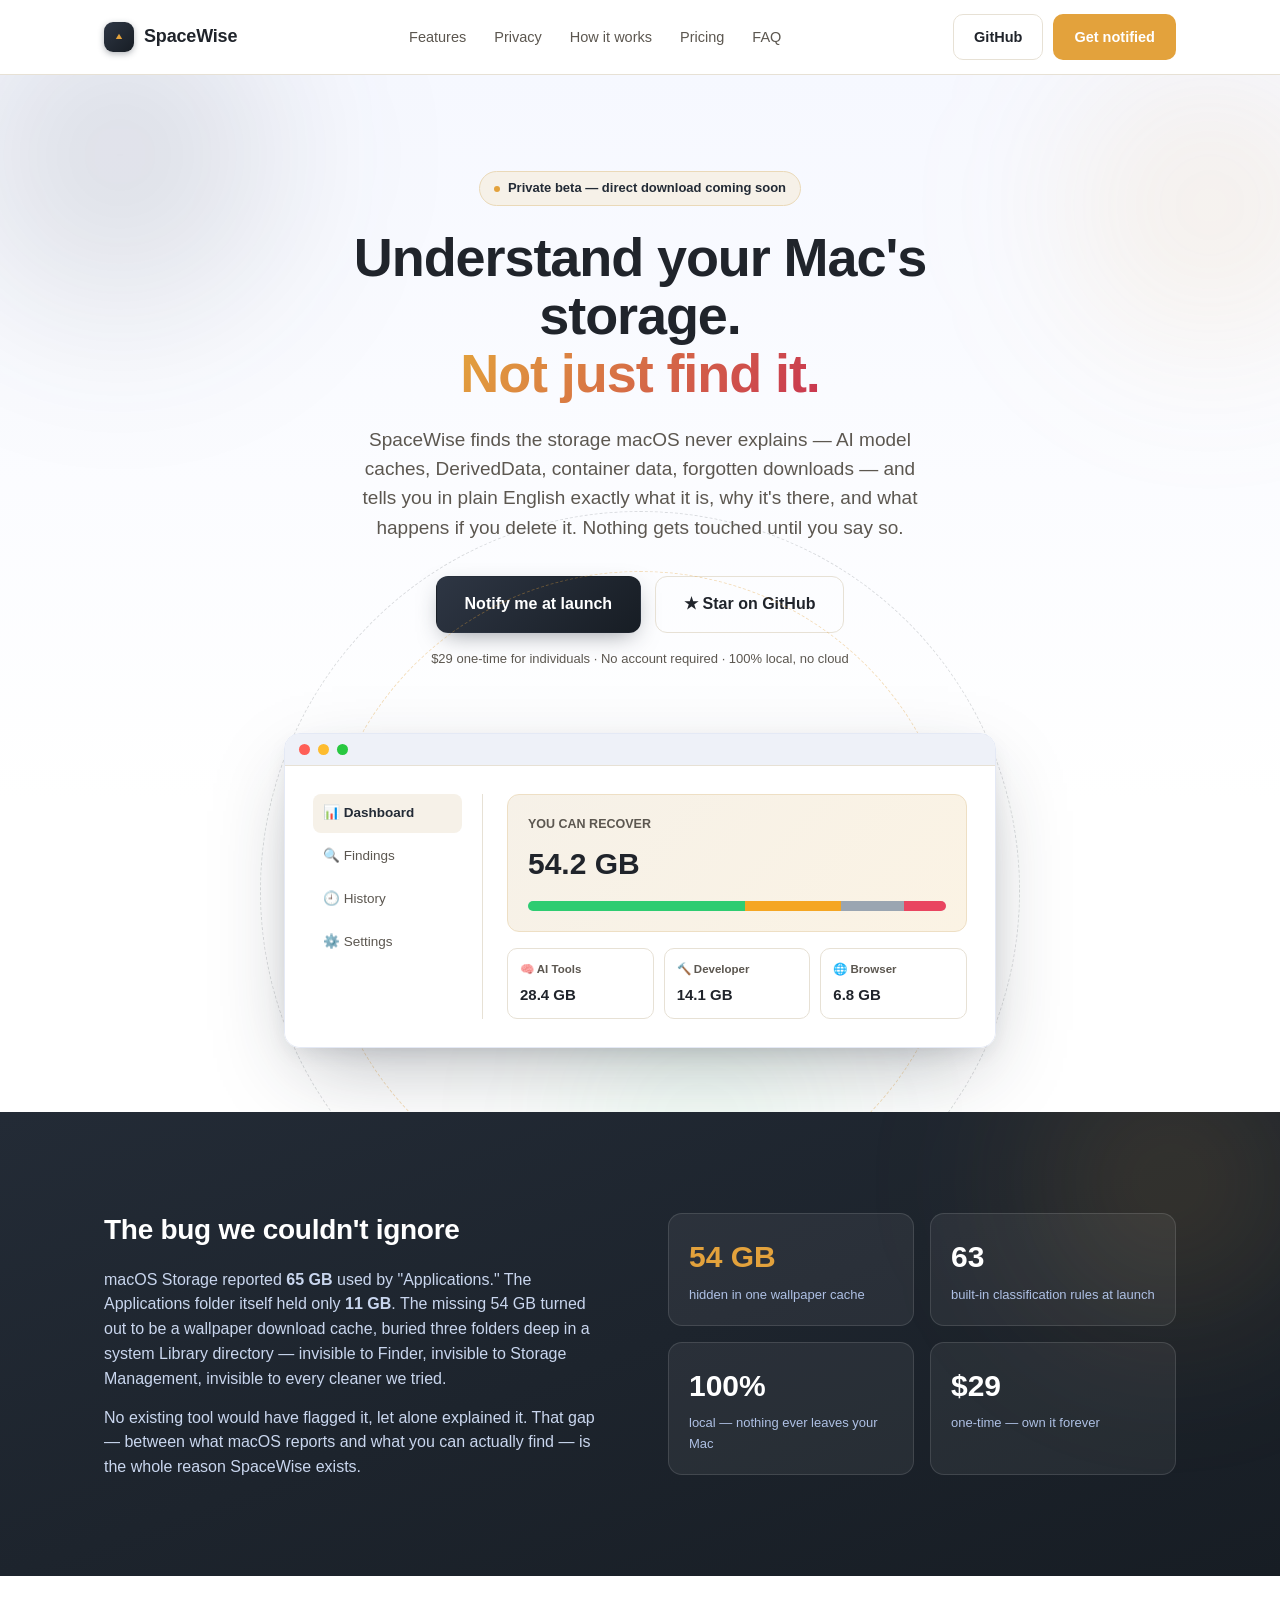
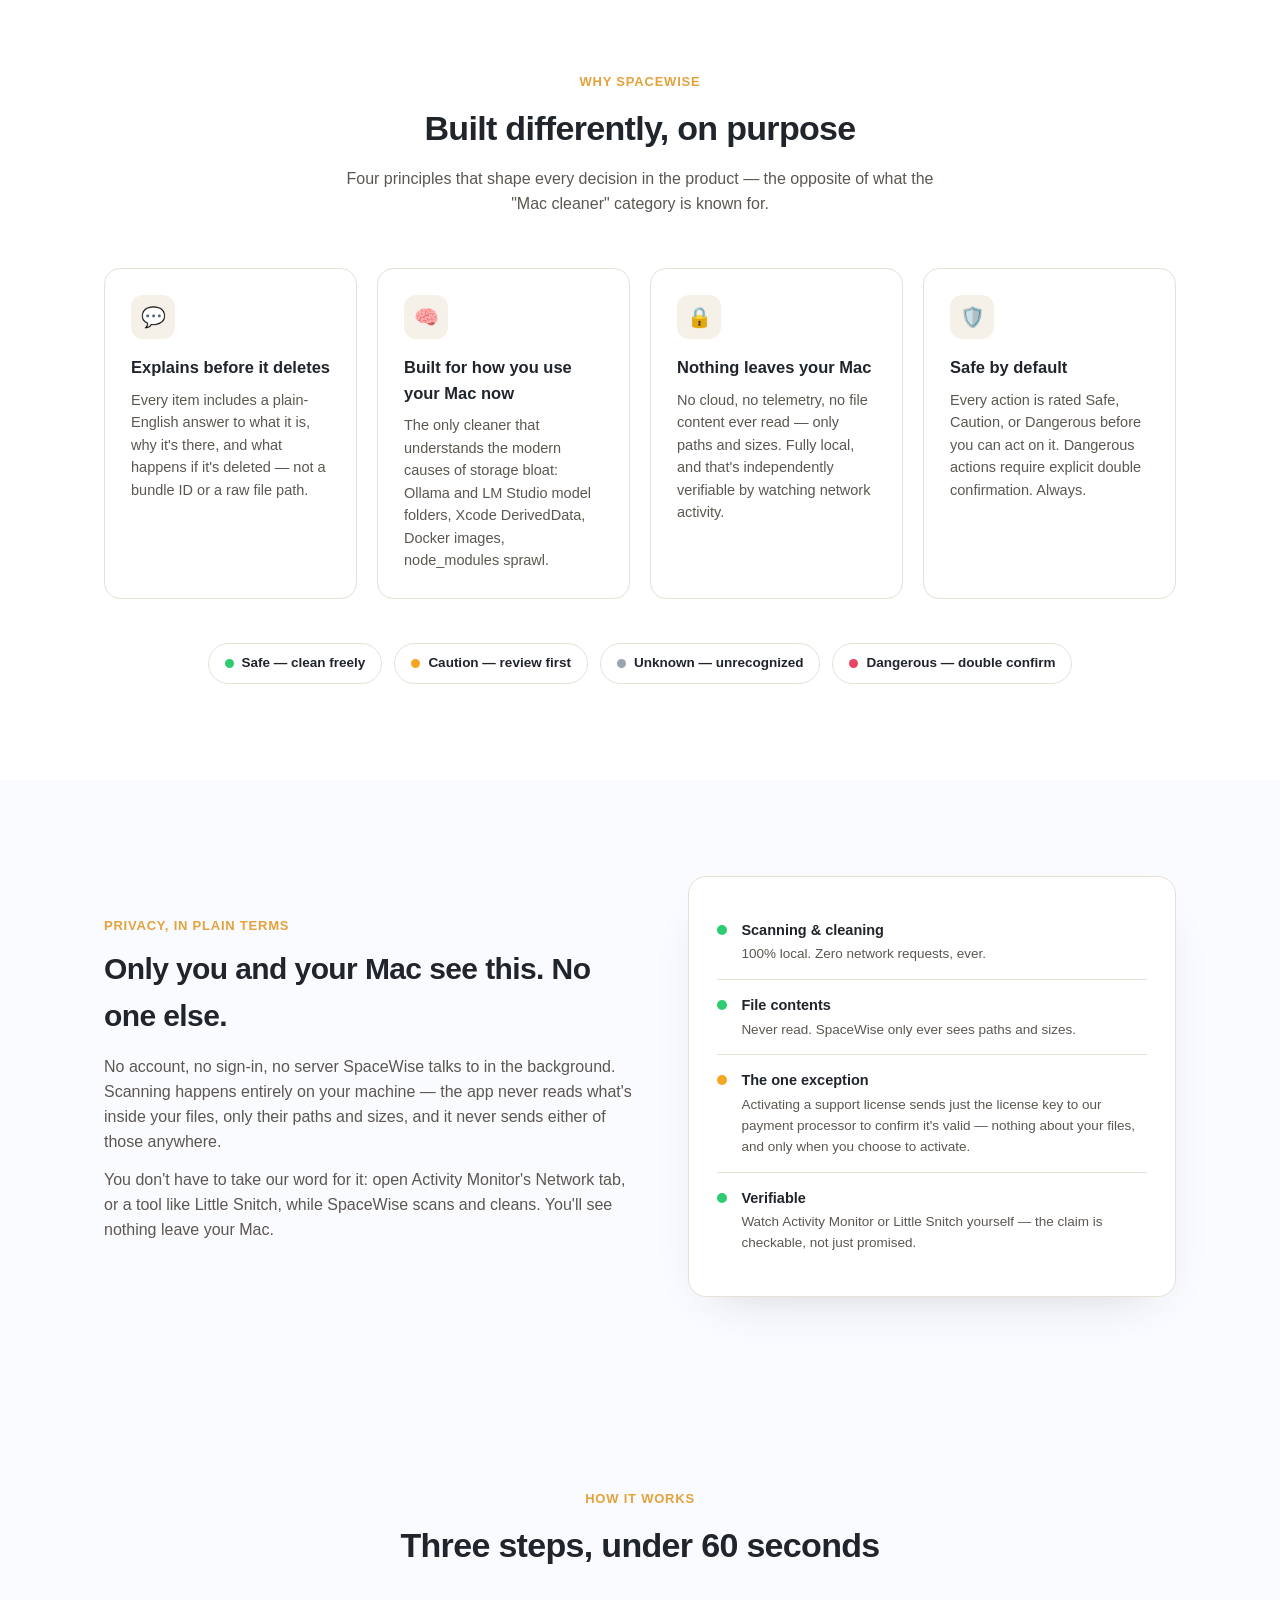
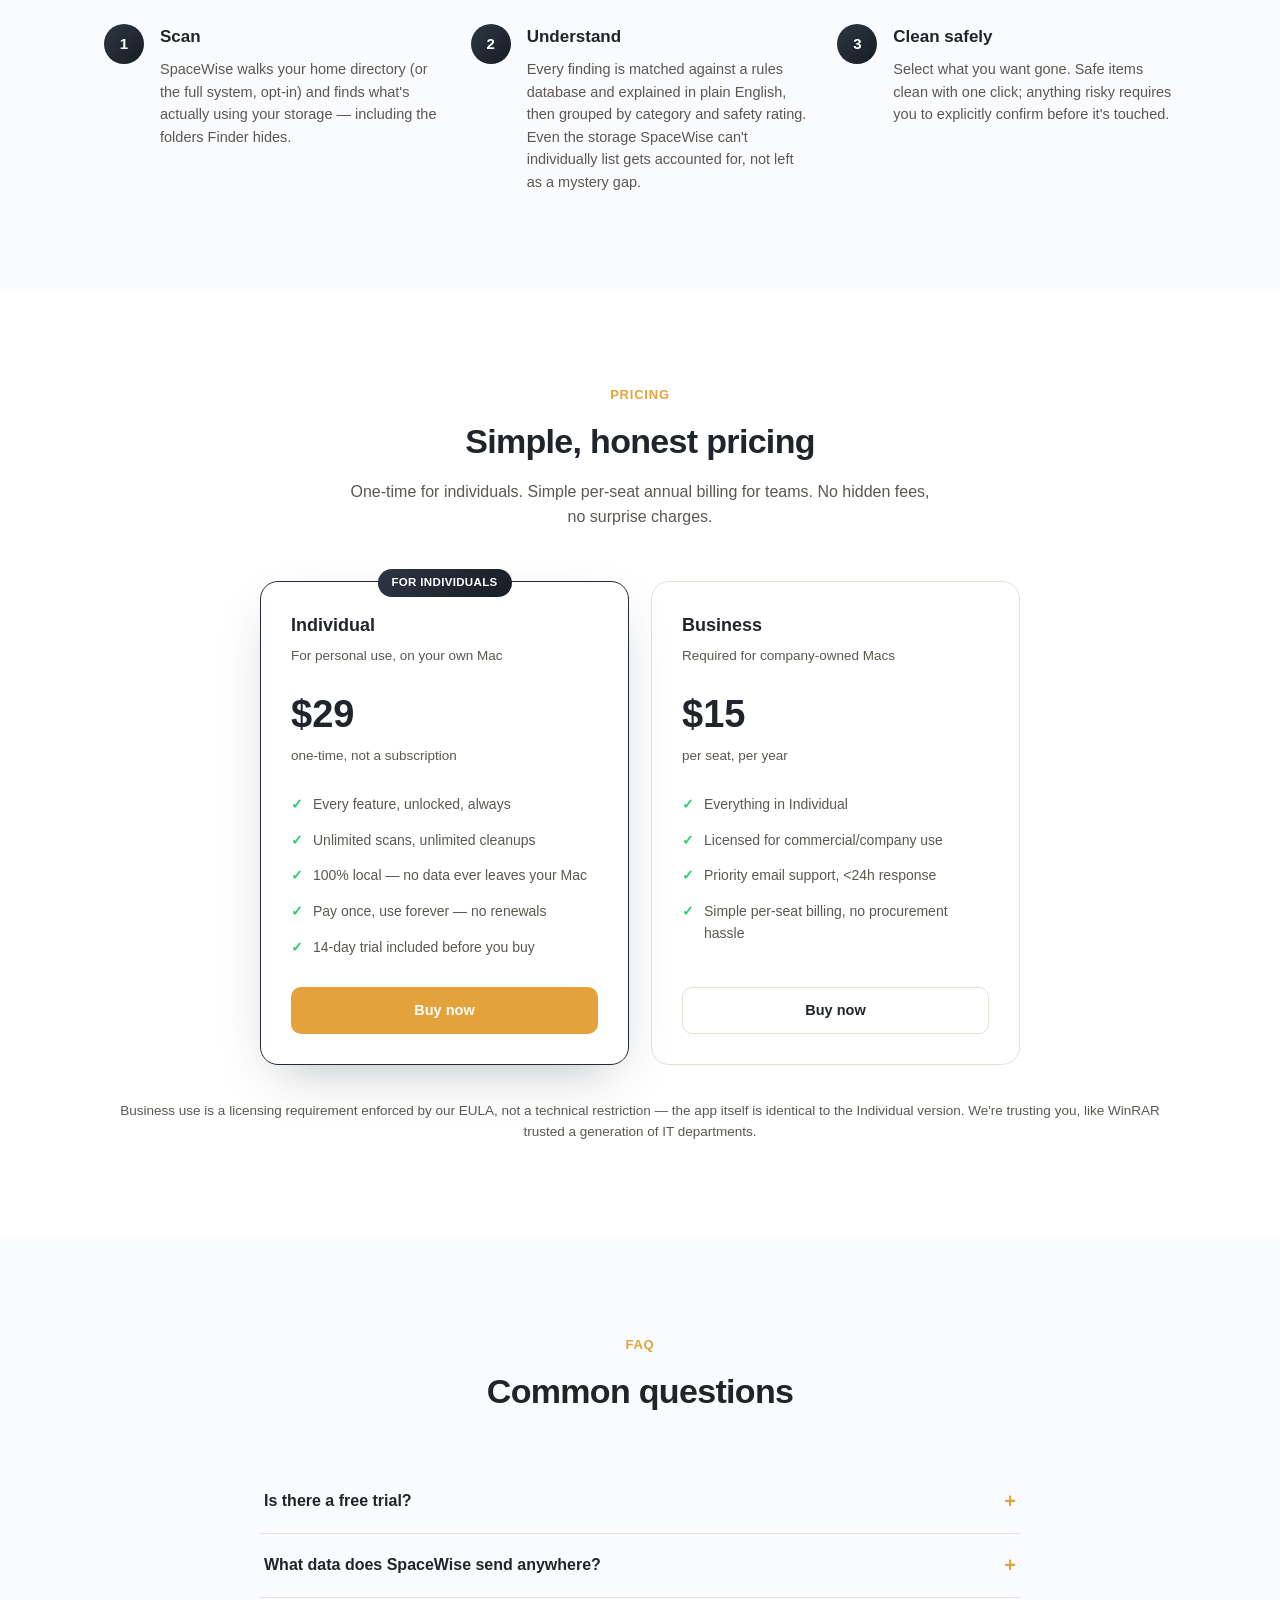
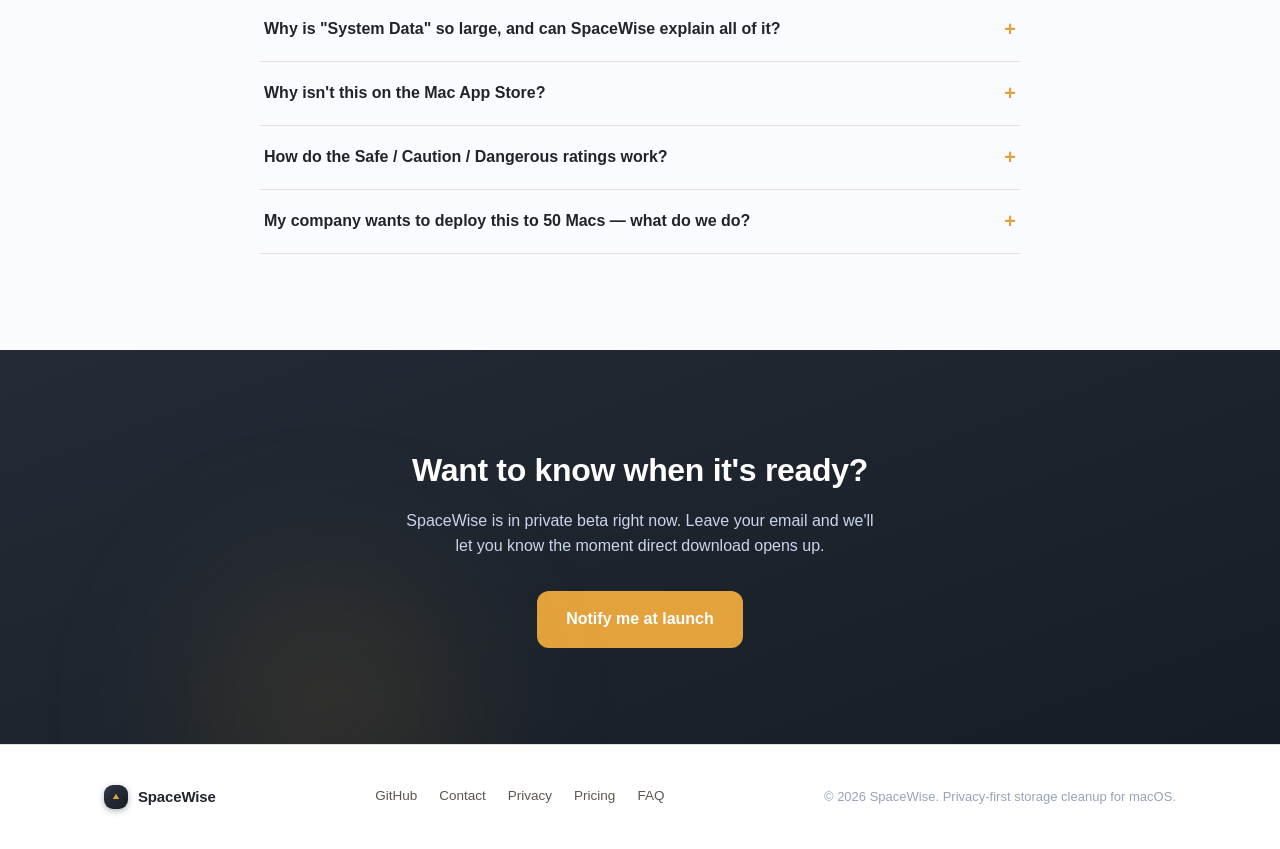
==== index.html @ d71c044c "Mirror landing page from private repo: real Lemon Squeezy checkout links, graphite/amber redesign, a" ====
<!DOCTYPE html>
<html lang="en">
<head>
<meta charset="UTF-8">
<meta name="viewport" content="width=device-width, initial-scale=1.0">
<title>SpaceWise — Understand your Mac's storage. Not just find it.</title>
<meta name="description" content="SpaceWise finds hidden storage on your Mac — AI model caches, DerivedData, container data — and explains it in plain English before it lets you clean it. 100% local, zero telemetry, one-time pricing for individuals.">
<meta name="keywords" content="mac storage cleaner, free up disk space mac, what is system data on mac, CleanMyMac alternative, mac cleaner no subscription">
<link rel="canonical" href="https://crawler-ebic.github.io/spacewise-site/">

<meta property="og:type" content="website">
<meta property="og:title" content="SpaceWise — Understand your Mac's storage. Not just find it.">
<meta property="og:description" content="Finds hidden storage on your Mac and explains it in plain English before it lets you clean it. 100% local, zero telemetry, one-time pricing for individuals.">
<meta property="og:url" content="https://crawler-ebic.github.io/spacewise-site/">
<meta property="og:site_name" content="SpaceWise">
<meta name="twitter:card" content="summary">
<meta name="twitter:title" content="SpaceWise — Understand your Mac's storage. Not just find it.">
<meta name="twitter:description" content="Finds hidden storage on your Mac and explains it in plain English before it lets you clean it. 100% local, zero telemetry.">

<link rel="icon" href="data:image/svg+xml,<svg xmlns=%22http://www.w3.org/2000/svg%22 viewBox=%220 0 100 100%22><rect width=%22100%22 height=%22100%22 rx=%2222%22 fill=%22%23232B36%22/><path d=%22M30 62 L50 30 L70 62 Z%22 fill=%22%23E3A23C%22/></svg>">

<script type="application/ld+json">
{
  "@context": "https://schema.org",
  "@type": "SoftwareApplication",
  "name": "SpaceWise",
  "operatingSystem": "macOS",
  "applicationCategory": "UtilitiesApplication",
  "offers": { "@type": "Offer", "price": "29", "priceCurrency": "USD" },
  "description": "A privacy-first Mac storage cleaner that explains what's using your disk in plain English before you delete anything."
}
</script>

<style>
  :root{
    --navy:#232B36;
    --navy-deep:#171D24;
    --navy-bright:#2E3644;
    --coral:#E3A23C;
    --coral-dark:#B87A1E;
    --bg-light:#F6F1E8;
    --ink:#20242B;
    --ink-soft:#5C5750;
    --safe:#2ECC71;
    --caution:#F5A623;
    --line:#E7E1D5;
    --white:#FFFFFF;
  }
  *{box-sizing:border-box;margin:0;padding:0;}
  html{scroll-behavior:smooth;}
  body{
    font-family:-apple-system,BlinkMacSystemFont,"Segoe UI",Inter,Roboto,Helvetica,Arial,sans-serif;
    color:var(--ink);
    background:var(--white);
    line-height:1.55;
    -webkit-font-smoothing:antialiased;
    overflow-x:hidden;
  }
  a{color:inherit;text-decoration:none;}
  img,svg{display:block;max-width:100%;}
  .wrap{max-width:1120px;margin:0 auto;padding:0 24px;}
  section{padding:96px 0;position:relative;}
  @media (max-width:720px){section{padding:64px 0;}}

  @keyframes drift{
    0%,100%{transform:translate(0,0) scale(1);}
    50%{transform:translate(24px,-18px) scale(1.06);}
  }
  @keyframes spin{ to{ transform:rotate(360deg); } }
  @keyframes spinRev{ to{ transform:rotate(-360deg); } }
  @keyframes pulseFade{
    0%,100%{opacity:.55;} 50%{opacity:1;}
  }

  /* Nav */
  header.nav{
    position:sticky;top:0;z-index:50;
    background:rgba(255,255,255,0.85);
    backdrop-filter:saturate(180%) blur(14px);
    border-bottom:1px solid var(--line);
  }
  .nav-inner{display:flex;align-items:center;justify-content:space-between;padding:14px 24px;max-width:1120px;margin:0 auto;}
  .brand{display:flex;align-items:center;gap:10px;font-weight:700;font-size:18px;letter-spacing:-0.01em;}
  .brand-mark{width:30px;height:30px;border-radius:9px;background:linear-gradient(135deg,var(--navy-bright),var(--navy-deep));display:flex;align-items:center;justify-content:center;box-shadow:0 2px 6px rgba(35,43,54,0.35);}
  .brand-mark svg{width:16px;height:16px;}
  .nav-links{display:flex;gap:28px;font-size:14.5px;font-weight:500;color:var(--ink-soft);}
  .nav-links a:hover{color:var(--ink);}
  .nav-cta{display:flex;gap:10px;align-items:center;}
  @media (max-width:720px){.nav-links{display:none;}}

  .btn{
    display:inline-flex;align-items:center;justify-content:center;gap:8px;
    padding:11px 20px;border-radius:10px;font-weight:600;font-size:14.5px;
    border:1px solid transparent;cursor:pointer;transition:all .15s ease;
  }
  .btn-primary{background:var(--coral);color:#fff;}
  .btn-primary:hover{background:var(--coral-dark);transform:translateY(-1px);}
  .btn-ghost{background:transparent;color:var(--ink);border-color:var(--line);}
  .btn-ghost:hover{border-color:var(--navy);}
  .btn-lg{padding:15px 28px;font-size:16px;border-radius:12px;}
  .btn-dark{background:linear-gradient(135deg,var(--navy-bright),var(--navy-deep));color:#fff;box-shadow:0 8px 24px -8px rgba(35,43,54,0.5);}
  .btn-dark:hover{transform:translateY(-1px);box-shadow:0 12px 28px -8px rgba(35,43,54,0.55);}

  /* Ambient background (hero) */
  .hero{
    padding:96px 0 64px;
    position:relative;
    overflow:hidden;
    background:linear-gradient(180deg,#F6F8FF 0%,#FFFFFF 70%);
  }
  .ambient-blob{
    position:absolute;border-radius:50%;filter:blur(70px);pointer-events:none;
    animation:drift 10s ease-in-out infinite;
  }
  .ambient-blob.b1{width:480px;height:480px;background:radial-gradient(circle,rgba(35,43,54,0.16),transparent 70%);top:-160px;left:-120px;animation-delay:0s;}
  .ambient-blob.b2{width:420px;height:420px;background:radial-gradient(circle,rgba(227,162,60,0.14),transparent 70%);top:-80px;right:-140px;animation-delay:2s;}
  .ambient-blob.b3{width:380px;height:380px;background:radial-gradient(circle,rgba(46,204,113,0.10),transparent 70%);bottom:-200px;left:40%;animation-delay:4s;}

  .hero-inner{max-width:760px;margin:0 auto;text-align:center;position:relative;z-index:1;}
  .eyebrow{
    display:inline-flex;align-items:center;gap:8px;
    padding:6px 14px;border-radius:999px;background:var(--bg-light);
    color:var(--navy);font-size:13px;font-weight:600;margin-bottom:22px;
    border:1px solid #EAD9B8;
  }
  .eyebrow .dot{width:6px;height:6px;border-radius:50%;background:var(--coral);animation:pulseFade 2s ease-in-out infinite;}
  h1{
    font-size:54px;line-height:1.08;letter-spacing:-0.02em;font-weight:800;color:var(--ink);
  }
  h1 span{
    background:linear-gradient(120deg,var(--coral),#c93650);
    -webkit-background-clip:text;background-clip:text;color:transparent;
  }
  @media (max-width:720px){h1{font-size:36px;}}
  .hero p.lede{
    margin:22px auto 0;max-width:580px;font-size:19px;color:var(--ink-soft);
  }
  .hero-actions{display:flex;gap:14px;justify-content:center;margin-top:34px;flex-wrap:wrap;}
  .hero-note{margin-top:16px;font-size:13px;color:var(--ink-soft);}

  /* Orbit visual behind mockup */
  .orbit-stage{position:relative;margin:64px auto 0;max-width:920px;}
  .orbit-ring{
    position:absolute;border-radius:50%;border:1.5px dashed rgba(227,162,60,0.35);
    top:50%;left:50%;pointer-events:none;
  }
  .orbit-ring.r1{width:640px;height:640px;margin:-320px 0 0 -320px;animation:spin 40s linear infinite;}
  .orbit-ring.r2{width:760px;height:760px;margin:-380px 0 0 -380px;border-color:rgba(35,43,54,0.16);animation:spinRev 55s linear infinite;}

  /* Mockup window */
  .mock{
    margin:0 auto;max-width:920px;position:relative;z-index:1;
    border-radius:16px;overflow:hidden;
    box-shadow:0 30px 80px -20px rgba(35,43,54,0.35), 0 8px 24px -8px rgba(35,43,54,0.15);
    border:1px solid #E4E9F5;
  }
  .mock-bar{
    background:#EEF1F8;padding:10px 14px;display:flex;align-items:center;gap:8px;
    border-bottom:1px solid var(--line);
  }
  .mock-dot{width:11px;height:11px;border-radius:50%;}
  .mock-body{background:var(--white);padding:28px;display:grid;grid-template-columns:170px 1fr;gap:0;text-align:left;}
  .mock-sidebar{border-right:1px solid var(--line);padding-right:20px;}
  .mock-sidebar .item{padding:9px 10px;border-radius:8px;font-size:13.5px;color:var(--ink-soft);margin-bottom:4px;}
  .mock-sidebar .item.active{background:var(--bg-light);color:var(--navy);font-weight:600;}
  .mock-main{padding-left:24px;}
  .mock-hero-card{background:linear-gradient(135deg,var(--bg-light),#FBF3E4);border-radius:12px;padding:20px;border:1px solid #EEDFC4;}
  .mock-hero-card .label{font-size:12.5px;color:var(--ink-soft);font-weight:600;}
  .mock-hero-card .value{font-size:30px;font-weight:800;color:var(--ink);margin:6px 0 14px;}
  .mock-bar-track{height:10px;border-radius:6px;overflow:hidden;display:flex;background:#e7ecf7;}
  .mock-cards{display:flex;gap:10px;margin-top:16px;}
  .mock-card{flex:1;background:#fff;border:1px solid var(--line);border-radius:10px;padding:12px;}
  .mock-card .n{font-size:11.5px;color:var(--ink-soft);font-weight:600;}
  .mock-card .s{font-size:15px;font-weight:700;margin-top:4px;}
  @media (max-width:720px){.mock-body{grid-template-columns:1fr;}.mock-sidebar{display:none;}.mock-cards{flex-wrap:wrap;}.orbit-ring{display:none;}}

  /* Origin story */
  .story{background:linear-gradient(160deg,var(--navy) 0%,var(--navy-deep) 100%);color:#fff;overflow:hidden;}
  .story .wrap{display:grid;grid-template-columns:1fr 1fr;gap:56px;align-items:center;position:relative;z-index:1;}
  @media (max-width:860px){.story .wrap{grid-template-columns:1fr;}}
  .story h2{font-size:28px;letter-spacing:-0.01em;margin-bottom:16px;}
  .story p{color:#C9D6EE;font-size:16px;}
  .story-stats{display:grid;grid-template-columns:1fr 1fr;gap:16px;}
  .stat-card{background:rgba(255,255,255,0.06);border:1px solid rgba(255,255,255,0.12);border-radius:14px;padding:20px;}
  .stat-card .big{font-size:30px;font-weight:800;}
  .stat-card .cap{font-size:13px;color:#AEC0E4;margin-top:4px;}
  .stat-card.flag .big{color:var(--coral);}

  /* Section headers */
  .section-head{max-width:600px;margin:0 auto 52px;text-align:center;}
  .section-head .kicker{color:var(--coral);font-weight:700;font-size:13px;letter-spacing:0.06em;text-transform:uppercase;margin-bottom:10px;}
  .section-head h2{font-size:34px;letter-spacing:-0.02em;}
  .section-head p{margin-top:12px;color:var(--ink-soft);font-size:16px;}

  /* Pillars */
  .pillars{display:grid;grid-template-columns:repeat(4,1fr);gap:20px;}
  @media (max-width:900px){.pillars{grid-template-columns:1fr 1fr;}}
  @media (max-width:560px){.pillars{grid-template-columns:1fr;}}
  .pillar{border:1px solid var(--line);border-radius:16px;padding:26px;transition:transform .18s ease, box-shadow .18s ease;}
  .pillar:hover{transform:translateY(-3px);box-shadow:0 16px 32px -18px rgba(35,43,54,0.25);}
  .pillar .ic{width:44px;height:44px;border-radius:12px;background:var(--bg-light);display:flex;align-items:center;justify-content:center;margin-bottom:16px;font-size:20px;}
  .pillar h3{font-size:16.5px;margin-bottom:8px;}
  .pillar p{font-size:14.5px;color:var(--ink-soft);}

  /* Trust / privacy panel */
  .trust{background:#FAFBFF;}
  .trust-grid{display:grid;grid-template-columns:1.1fr 1fr;gap:48px;align-items:center;}
  @media (max-width:860px){.trust-grid{grid-template-columns:1fr;}}
  .trust-copy h2{font-size:30px;letter-spacing:-0.02em;margin-bottom:16px;}
  .trust-copy p{color:var(--ink-soft);font-size:16px;margin-bottom:14px;}
  .trust-panel{background:#fff;border:1px solid var(--line);border-radius:18px;padding:28px;box-shadow:0 20px 50px -30px rgba(35,43,54,0.25);}
  .trust-row{display:flex;gap:14px;padding:14px 0;border-bottom:1px solid var(--line);}
  .trust-row:last-child{border-bottom:none;}
  .trust-row .dot{width:10px;height:10px;border-radius:50%;margin-top:6px;flex-shrink:0;}
  .trust-row.ok .dot{background:var(--safe);}
  .trust-row.one .dot{background:var(--caution);}
  .trust-row h4{font-size:14.5px;margin-bottom:3px;}
  .trust-row p{font-size:13.5px;color:var(--ink-soft);}

  /* How it works */
  .steps{background:#FAFBFF;}
  .step-row{display:grid;grid-template-columns:repeat(3,1fr);gap:28px;}
  @media (max-width:820px){.step-row{grid-template-columns:1fr;}}
  .step{position:relative;padding-left:56px;}
  .step .num{
    position:absolute;left:0;top:0;width:40px;height:40px;border-radius:50%;
    background:linear-gradient(135deg,var(--navy-bright),var(--navy-deep));color:#fff;display:flex;align-items:center;justify-content:center;
    font-weight:700;font-size:15px;
  }
  .step h3{font-size:17px;margin-bottom:8px;}
  .step p{color:var(--ink-soft);font-size:14.5px;}

  /* Safety ratings visual */
  .ratings{display:flex;gap:12px;flex-wrap:wrap;justify-content:center;margin-top:44px;}
  .rating-chip{display:flex;align-items:center;gap:8px;border:1px solid var(--line);border-radius:999px;padding:9px 16px;font-size:13.5px;font-weight:600;}
  .rating-chip .sw{width:9px;height:9px;border-radius:50%;}

  /* Pricing */
  .pricing-grid{display:grid;grid-template-columns:repeat(3,1fr);gap:22px;align-items:stretch;}
  @media (max-width:900px){.pricing-grid{grid-template-columns:1fr;}}
  .price-card{border:1px solid var(--line);border-radius:18px;padding:30px;display:flex;flex-direction:column;}
  .price-card.featured{border-color:var(--navy);box-shadow:0 20px 50px -20px rgba(35,43,54,0.35);position:relative;}
  .featured-badge{position:absolute;top:-13px;left:50%;transform:translateX(-50%);background:linear-gradient(135deg,var(--navy-bright),var(--navy-deep));color:#fff;font-size:11.5px;font-weight:700;padding:5px 14px;border-radius:999px;letter-spacing:0.03em;}
  .price-card h3{font-size:18px;margin-bottom:6px;}
  .price-card .sub{font-size:13.5px;color:var(--ink-soft);margin-bottom:18px;}
  .price-card .amount{font-size:38px;font-weight:800;margin-bottom:2px;}
  .price-card .per{font-size:13.5px;color:var(--ink-soft);margin-bottom:20px;}
  .price-card ul{list-style:none;flex:1;margin-bottom:22px;}
  .price-card li{display:flex;gap:10px;font-size:14px;color:var(--ink-soft);padding:7px 0;}
  .price-card li:before{content:"✓";color:var(--safe);font-weight:800;}
  .price-note{margin-top:36px;text-align:center;color:var(--ink-soft);font-size:13.5px;}

  /* FAQ */
  .faq{max-width:760px;margin:0 auto;}
  .faq-item{border-bottom:1px solid var(--line);}
  .faq-q{
    width:100%;text-align:left;background:none;border:none;cursor:pointer;
    padding:20px 4px;font-size:16px;font-weight:600;color:var(--ink);
    display:flex;justify-content:space-between;align-items:center;gap:16px;
  }
  .faq-q .plus{font-size:20px;color:var(--coral);transition:transform .2s ease;flex-shrink:0;}
  .faq-item.open .plus{transform:rotate(45deg);}
  .faq-a{max-height:0;overflow:hidden;transition:max-height .25s ease;}
  .faq-a p{padding:0 4px 20px;color:var(--ink-soft);font-size:14.5px;}

  /* CTA */
  .cta{background:linear-gradient(160deg,var(--navy) 0%,var(--navy-deep) 100%);color:#fff;text-align:center;overflow:hidden;}
  .cta h2{font-size:32px;letter-spacing:-0.01em;margin-bottom:14px;}
  .cta p{color:#C9D6EE;max-width:480px;margin:0 auto 32px;font-size:16px;}

  footer{border-top:1px solid var(--line);padding:40px 0;}
  .footer-inner{display:flex;justify-content:space-between;align-items:center;flex-wrap:wrap;gap:16px;}
  .footer-links{display:flex;gap:22px;font-size:13.5px;color:var(--ink-soft);flex-wrap:wrap;}
  .footer-links a:hover{color:var(--ink);}
  .footer-copy{font-size:13px;color:#98A2B8;}

  @media (prefers-reduced-motion: reduce){
    .ambient-blob,.orbit-ring,.eyebrow .dot{animation:none !important;}
  }
</style>
</head>
<body>

<header class="nav">
  <div class="nav-inner">
    <a href="#top" class="brand">
      <span class="brand-mark"><svg viewBox="0 0 100 100"><path d="M30 62 L50 30 L70 62 Z" fill="#E3A23C"/></svg></span>
      SpaceWise
    </a>
    <nav class="nav-links">
      <a href="#features">Features</a>
      <a href="#privacy">Privacy</a>
      <a href="#how">How it works</a>
      <a href="#pricing">Pricing</a>
      <a href="#faq">FAQ</a>
    </nav>
    <div class="nav-cta">
      <a class="btn btn-ghost" href="https://github.com/crawler-ebic/spacewise" target="_blank" rel="noopener">GitHub</a>
      <a class="btn btn-primary" href="mailto:asamy0754@gmail.com?subject=Notify%20me%20when%20SpaceWise%20launches">Get notified</a>
    </div>
  </div>
</header>

<main id="top">
  <section class="hero">
    <div class="ambient-blob b1"></div>
    <div class="ambient-blob b2"></div>
    <div class="ambient-blob b3"></div>
    <div class="wrap hero-inner">
      <span class="eyebrow"><span class="dot"></span> Private beta — direct download coming soon</span>
      <h1>Understand your Mac's storage.<br><span>Not just find it.</span></h1>
      <p class="lede">SpaceWise finds the storage macOS never explains — AI model caches, DerivedData, container data, forgotten downloads — and tells you in plain English exactly what it is, why it's there, and what happens if you delete it. Nothing gets touched until you say so.</p>
      <div class="hero-actions">
        <a class="btn btn-dark btn-lg" href="mailto:asamy0754@gmail.com?subject=Notify%20me%20when%20SpaceWise%20launches">Notify me at launch</a>
        <a class="btn btn-ghost btn-lg" href="https://github.com/crawler-ebic/spacewise" target="_blank" rel="noopener">★ Star on GitHub</a>
      </div>
      <p class="hero-note">$29 one-time for individuals · No account required · 100% local, no cloud</p>

      <div class="orbit-stage">
        <div class="orbit-ring r1"></div>
        <div class="orbit-ring r2"></div>
        <div class="mock">
          <div class="mock-bar">
            <span class="mock-dot" style="background:#FF5F57"></span>
            <span class="mock-dot" style="background:#FEBC2E"></span>
            <span class="mock-dot" style="background:#28C840"></span>
          </div>
          <div class="mock-body">
            <div class="mock-sidebar">
              <div class="item active">📊 Dashboard</div>
              <div class="item">🔍 Findings</div>
              <div class="item">🕘 History</div>
              <div class="item">⚙️ Settings</div>
            </div>
            <div class="mock-main">
              <div class="mock-hero-card">
                <div class="label">YOU CAN RECOVER</div>
                <div class="value">54.2 GB</div>
                <div class="mock-bar-track">
                  <div style="width:52%;background:#2ECC71"></div>
                  <div style="width:23%;background:#F5A623"></div>
                  <div style="width:15%;background:#9AA5B1"></div>
                  <div style="width:10%;background:#E94560"></div>
                </div>
              </div>
              <div class="mock-cards">
                <div class="mock-card"><div class="n">🧠 AI Tools</div><div class="s">28.4 GB</div></div>
                <div class="mock-card"><div class="n">🔨 Developer</div><div class="s">14.1 GB</div></div>
                <div class="mock-card"><div class="n">🌐 Browser</div><div class="s">6.8 GB</div></div>
              </div>
            </div>
          </div>
        </div>
      </div>
    </div>
  </section>

  <section class="story">
    <div class="ambient-blob" style="width:420px;height:420px;background:radial-gradient(circle,rgba(227,162,60,0.18),transparent 70%);top:-140px;right:-100px;"></div>
    <div class="wrap">
      <div>
        <h2>The bug we couldn't ignore</h2>
        <p>macOS Storage reported <strong>65 GB</strong> used by "Applications." The Applications folder itself held only <strong>11 GB</strong>. The missing 54 GB turned out to be a wallpaper download cache, buried three folders deep in a system Library directory — invisible to Finder, invisible to Storage Management, invisible to every cleaner we tried.</p>
        <p style="margin-top:14px;">No existing tool would have flagged it, let alone explained it. That gap — between what macOS reports and what you can actually find — is the whole reason SpaceWise exists.</p>
      </div>
      <div class="story-stats">
        <div class="stat-card flag"><div class="big">54 GB</div><div class="cap">hidden in one wallpaper cache</div></div>
        <div class="stat-card"><div class="big">63</div><div class="cap">built-in classification rules at launch</div></div>
        <div class="stat-card"><div class="big">100%</div><div class="cap">local — nothing ever leaves your Mac</div></div>
        <div class="stat-card"><div class="big">$29</div><div class="cap">one-time — own it forever</div></div>
      </div>
    </div>
  </section>

  <section id="features">
    <div class="wrap">
      <div class="section-head">
        <div class="kicker">Why SpaceWise</div>
        <h2>Built differently, on purpose</h2>
        <p>Four principles that shape every decision in the product — the opposite of what the "Mac cleaner" category is known for.</p>
      </div>
      <div class="pillars">
        <div class="pillar">
          <div class="ic">💬</div>
          <h3>Explains before it deletes</h3>
          <p>Every item includes a plain-English answer to what it is, why it's there, and what happens if it's deleted — not a bundle ID or a raw file path.</p>
        </div>
        <div class="pillar">
          <div class="ic">🧠</div>
          <h3>Built for how you use your Mac now</h3>
          <p>The only cleaner that understands the modern causes of storage bloat: Ollama and LM Studio model folders, Xcode DerivedData, Docker images, node_modules sprawl.</p>
        </div>
        <div class="pillar">
          <div class="ic">🔒</div>
          <h3>Nothing leaves your Mac</h3>
          <p>No cloud, no telemetry, no file content ever read — only paths and sizes. Fully local, and that's independently verifiable by watching network activity.</p>
        </div>
        <div class="pillar">
          <div class="ic">🛡️</div>
          <h3>Safe by default</h3>
          <p>Every action is rated Safe, Caution, or Dangerous before you can act on it. Dangerous actions require explicit double confirmation. Always.</p>
        </div>
      </div>

      <div class="ratings">
        <span class="rating-chip"><span class="sw" style="background:#2ECC71"></span> Safe — clean freely</span>
        <span class="rating-chip"><span class="sw" style="background:#F5A623"></span> Caution — review first</span>
        <span class="rating-chip"><span class="sw" style="background:#9AA5B1"></span> Unknown — unrecognized</span>
        <span class="rating-chip"><span class="sw" style="background:#E94560"></span> Dangerous — double confirm</span>
      </div>
    </div>
  </section>

  <section id="privacy" class="trust">
    <div class="wrap trust-grid">
      <div class="trust-copy">
        <div class="kicker" style="color:var(--coral);font-weight:700;font-size:13px;letter-spacing:0.06em;text-transform:uppercase;margin-bottom:10px;">Privacy, in plain terms</div>
        <h2>Only you and your Mac see this. No one else.</h2>
        <p>No account, no sign-in, no server SpaceWise talks to in the background. Scanning happens entirely on your machine — the app never reads what's inside your files, only their paths and sizes, and it never sends either of those anywhere.</p>
        <p>You don't have to take our word for it: open Activity Monitor's Network tab, or a tool like Little Snitch, while SpaceWise scans and cleans. You'll see nothing leave your Mac.</p>
      </div>
      <div class="trust-panel">
        <div class="trust-row ok">
          <span class="dot"></span>
          <div><h4>Scanning &amp; cleaning</h4><p>100% local. Zero network requests, ever.</p></div>
        </div>
        <div class="trust-row ok">
          <span class="dot"></span>
          <div><h4>File contents</h4><p>Never read. SpaceWise only ever sees paths and sizes.</p></div>
        </div>
        <div class="trust-row one">
          <span class="dot"></span>
          <div><h4>The one exception</h4><p>Activating a support license sends just the license key to our payment processor to confirm it's valid — nothing about your files, and only when you choose to activate.</p></div>
        </div>
        <div class="trust-row ok">
          <span class="dot"></span>
          <div><h4>Verifiable</h4><p>Watch Activity Monitor or Little Snitch yourself — the claim is checkable, not just promised.</p></div>
        </div>
      </div>
    </div>
  </section>

  <section id="how" class="steps">
    <div class="wrap">
      <div class="section-head">
        <div class="kicker">How it works</div>
        <h2>Three steps, under 60 seconds</h2>
      </div>
      <div class="step-row">
        <div class="step">
          <div class="num">1</div>
          <h3>Scan</h3>
          <p>SpaceWise walks your home directory (or the full system, opt-in) and finds what's actually using your storage — including the folders Finder hides.</p>
        </div>
        <div class="step">
          <div class="num">2</div>
          <h3>Understand</h3>
          <p>Every finding is matched against a rules database and explained in plain English, then grouped by category and safety rating. Even the storage SpaceWise can't individually list gets accounted for, not left as a mystery gap.</p>
        </div>
        <div class="step">
          <div class="num">3</div>
          <h3>Clean safely</h3>
          <p>Select what you want gone. Safe items clean with one click; anything risky requires you to explicitly confirm before it's touched.</p>
        </div>
      </div>
    </div>
  </section>

  <section id="pricing">
    <div class="wrap">
      <div class="section-head">
        <div class="kicker">Pricing</div>
        <h2>Simple, honest pricing</h2>
        <p>One-time for individuals. Simple per-seat annual billing for teams. No hidden fees, no surprise charges.</p>
      </div>
      <div class="pricing-grid" style="grid-template-columns:repeat(2,1fr);max-width:760px;margin:0 auto;">
        <div class="price-card featured">
          <span class="featured-badge">FOR INDIVIDUALS</span>
          <h3>Individual</h3>
          <div class="sub">For personal use, on your own Mac</div>
          <div class="amount">$29</div>
          <div class="per">one-time, not a subscription</div>
          <ul>
            <li>Every feature, unlocked, always</li>
            <li>Unlimited scans, unlimited cleanups</li>
            <li>100% local — no data ever leaves your Mac</li>
            <li>Pay once, use forever — no renewals</li>
            <li>14-day trial included before you buy</li>
          </ul>
          <a class="btn btn-primary" href="https://spacewise.lemonsqueezy.com/checkout/buy/9ab5b417-66bc-48f8-8da5-e4cfc84dbf00" target="_blank" rel="noopener">Buy now</a>
        </div>
        <div class="price-card">
          <h3>Business</h3>
          <div class="sub">Required for company-owned Macs</div>
          <div class="amount">$15</div>
          <div class="per">per seat, per year</div>
          <ul>
            <li>Everything in Individual</li>
            <li>Licensed for commercial/company use</li>
            <li>Priority email support, &lt;24h response</li>
            <li>Simple per-seat billing, no procurement hassle</li>
          </ul>
          <a class="btn btn-ghost" href="https://spacewise.lemonsqueezy.com/checkout/buy/7e39389d-449d-464a-b838-2f29cb6dbd22" target="_blank" rel="noopener">Buy now</a>
        </div>
      </div>
      <p class="price-note">Business use is a licensing requirement enforced by our EULA, not a technical restriction — the app itself is identical to the Individual version. We're trusting you, like WinRAR trusted a generation of IT departments.</p>
    </div>
  </section>

  <section id="faq" style="background:#FAFBFF;">
    <div class="wrap">
      <div class="section-head">
        <div class="kicker">FAQ</div>
        <h2>Common questions</h2>
      </div>
      <div class="faq">
        <div class="faq-item">
          <button class="faq-q">Is there a free trial? <span class="plus">+</span></button>
          <div class="faq-a"><p>Yes — every feature is unlocked for 14 days so you can actually test it on your real Mac before paying anything. After that, a small reminder appears in two places (never during scanning) if you haven't activated a license yet. Individual is a one-time $29 purchase — no subscription, no recurring charge. (Business licenses are a per-seat annual subscription — see Pricing.)</p></div>
        </div>
        <div class="faq-item">
          <button class="faq-q">What data does SpaceWise send anywhere? <span class="plus">+</span></button>
          <div class="faq-a"><p>None, by default. SpaceWise reads file paths and sizes to figure out what's on disk — it never opens or reads file contents, and makes no network requests except an optional, explicit license-check if you choose to activate a support license. You can verify this yourself by watching Little Snitch or Activity Monitor's network tab.</p></div>
        </div>
        <div class="faq-item">
          <button class="faq-q">Why is "System Data" so large, and can SpaceWise explain all of it? <span class="plus">+</span></button>
          <div class="faq-a"><p>Not entirely — and we say so rather than pretending otherwise. Some of it (Time Machine local snapshots, the sealed system volume, swap space) is macOS-level overhead that no third-party tool can fully itemize, Apple's own Storage panel included. SpaceWise categorizes everything it legitimately can, and clearly labels the remainder instead of leaving it as an unexplained gap.</p></div>
        </div>
        <div class="faq-item">
          <button class="faq-q">Why isn't this on the Mac App Store? <span class="plus">+</span></button>
          <div class="faq-a"><p>The App Store's subscription and in-app-purchase rules don't map cleanly onto an honor-system model where nothing is ever actually locked. Direct, notarized download keeps the model honest and keeps Apple's 15–30% commission out of a price that's already deliberately low.</p></div>
        </div>
        <div class="faq-item">
          <button class="faq-q">How do the Safe / Caution / Dangerous ratings work? <span class="plus">+</span></button>
          <div class="faq-a"><p>Every item is checked against a rules database and a separate safety engine with hard-coded protections for sensitive system locations. Unrecognized items are always rated at least Caution — never Safe by default — and Dangerous items require an explicit, separate confirmation before anything is deleted.</p></div>
        </div>
        <div class="faq-item">
          <button class="faq-q">My company wants to deploy this to 50 Macs — what do we do? <span class="plus">+</span></button>
          <div class="faq-a"><p>Business use requires a $15/seat/year license under our EULA — email us and we'll get you set up with simple per-seat billing. The app itself is identical to the Individual version; the license is a legal requirement, not a technical unlock.</p></div>
        </div>
      </div>
    </div>
  </section>

  <section class="cta">
    <div class="ambient-blob" style="width:400px;height:400px;background:radial-gradient(circle,rgba(227,162,60,0.16),transparent 70%);bottom:-160px;left:10%;"></div>
    <div class="wrap">
      <h2>Want to know when it's ready?</h2>
      <p>SpaceWise is in private beta right now. Leave your email and we'll let you know the moment direct download opens up.</p>
      <a class="btn btn-primary btn-lg" href="mailto:asamy0754@gmail.com?subject=Notify%20me%20when%20SpaceWise%20launches">Notify me at launch</a>
    </div>
  </section>
</main>

<footer>
  <div class="wrap footer-inner">
    <a href="#top" class="brand" style="font-size:15px;">
      <span class="brand-mark" style="width:24px;height:24px;"><svg viewBox="0 0 100 100"><path d="M30 62 L50 30 L70 62 Z" fill="#E3A23C"/></svg></span>
      SpaceWise
    </a>
    <div class="footer-links">
      <a href="https://github.com/crawler-ebic/spacewise" target="_blank" rel="noopener">GitHub</a>
      <a href="mailto:asamy0754@gmail.com">Contact</a>
      <a href="privacy.html">Privacy</a>
      <a href="#pricing">Pricing</a>
      <a href="#faq">FAQ</a>
    </div>
    <div class="footer-copy">© 2026 SpaceWise. Privacy-first storage cleanup for macOS.</div>
  </div>
</footer>

<script>
  document.querySelectorAll('.faq-q').forEach(function(btn){
    btn.addEventListener('click', function(){
      var item = btn.closest('.faq-item');
      var answer = item.querySelector('.faq-a');
      var isOpen = item.classList.contains('open');
      document.querySelectorAll('.faq-item.open').forEach(function(openItem){
        if(openItem !== item){
          openItem.classList.remove('open');
          openItem.querySelector('.faq-a').style.maxHeight = null;
        }
      });
      if(isOpen){
        item.classList.remove('open');
        answer.style.maxHeight = null;
      } else {
        item.classList.add('open');
        answer.style.maxHeight = answer.scrollHeight + 'px';
      }
    });
  });
</script>

</body>
</html>
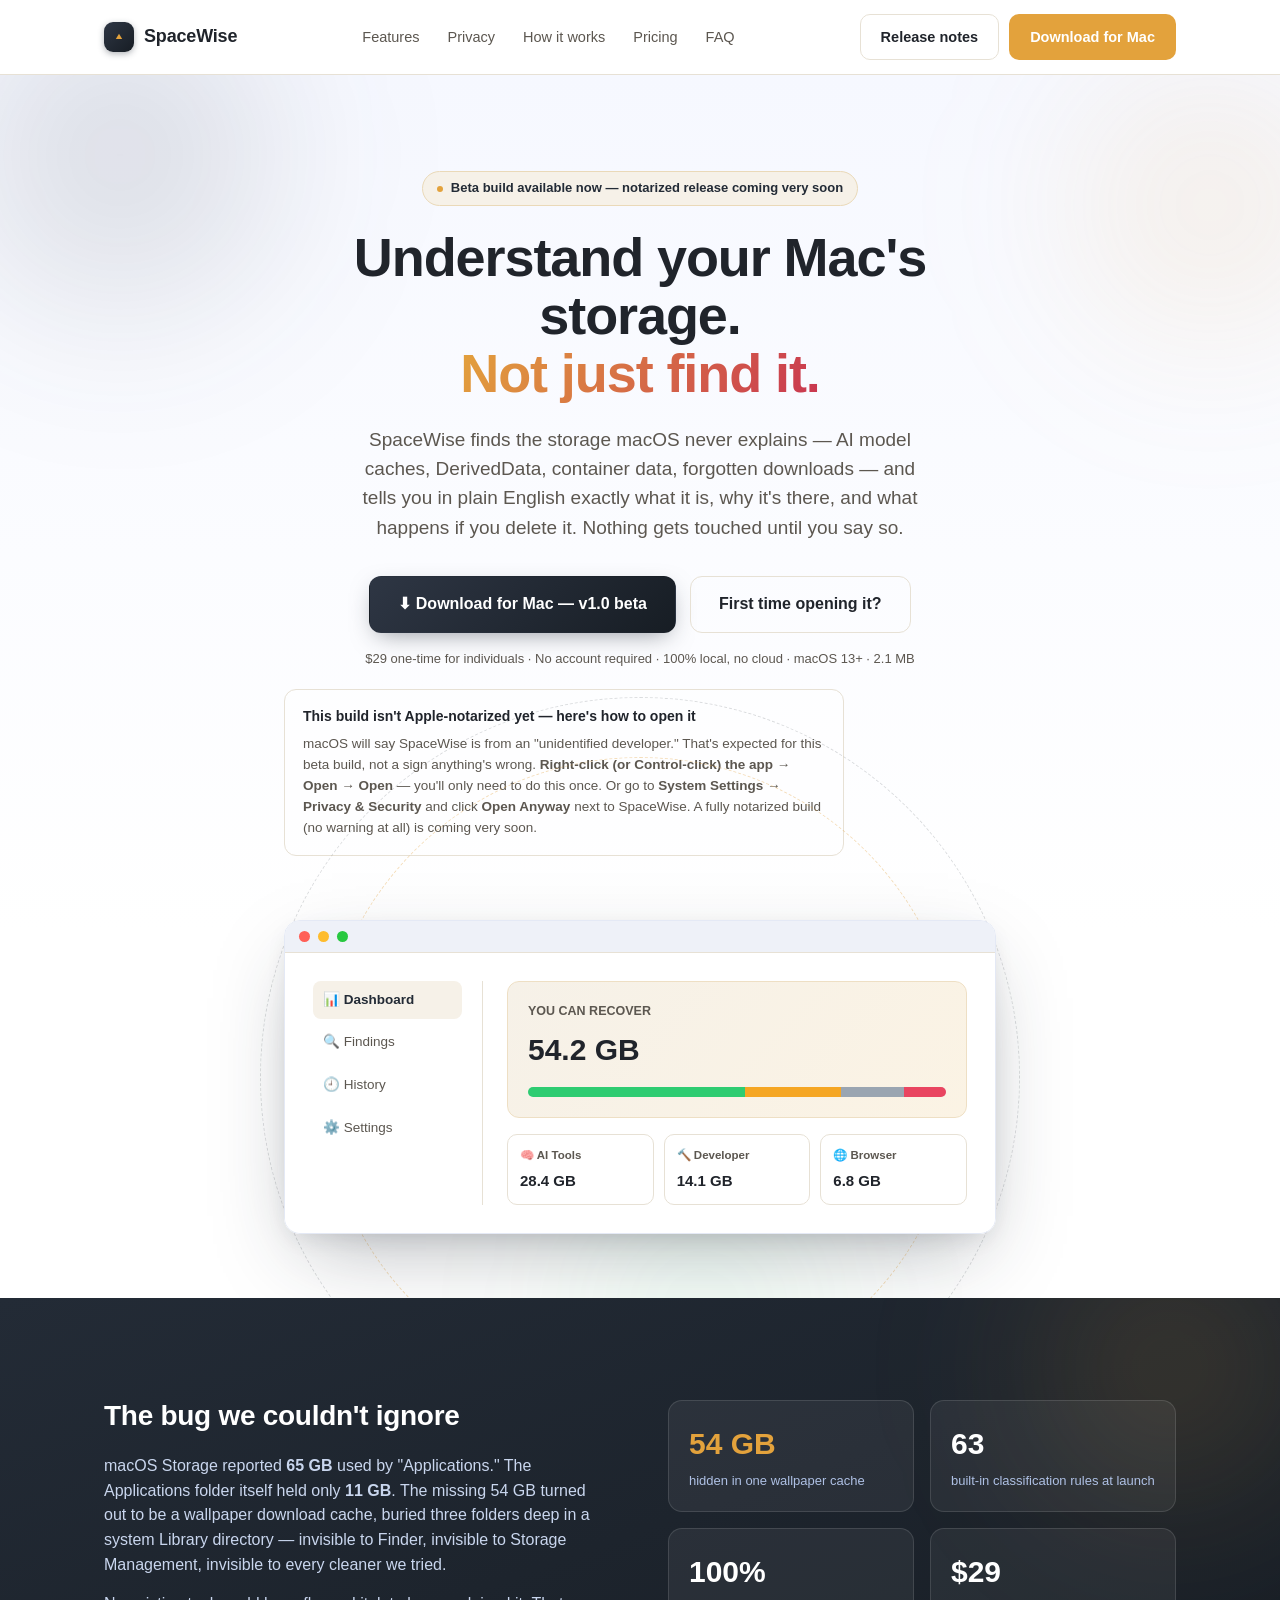
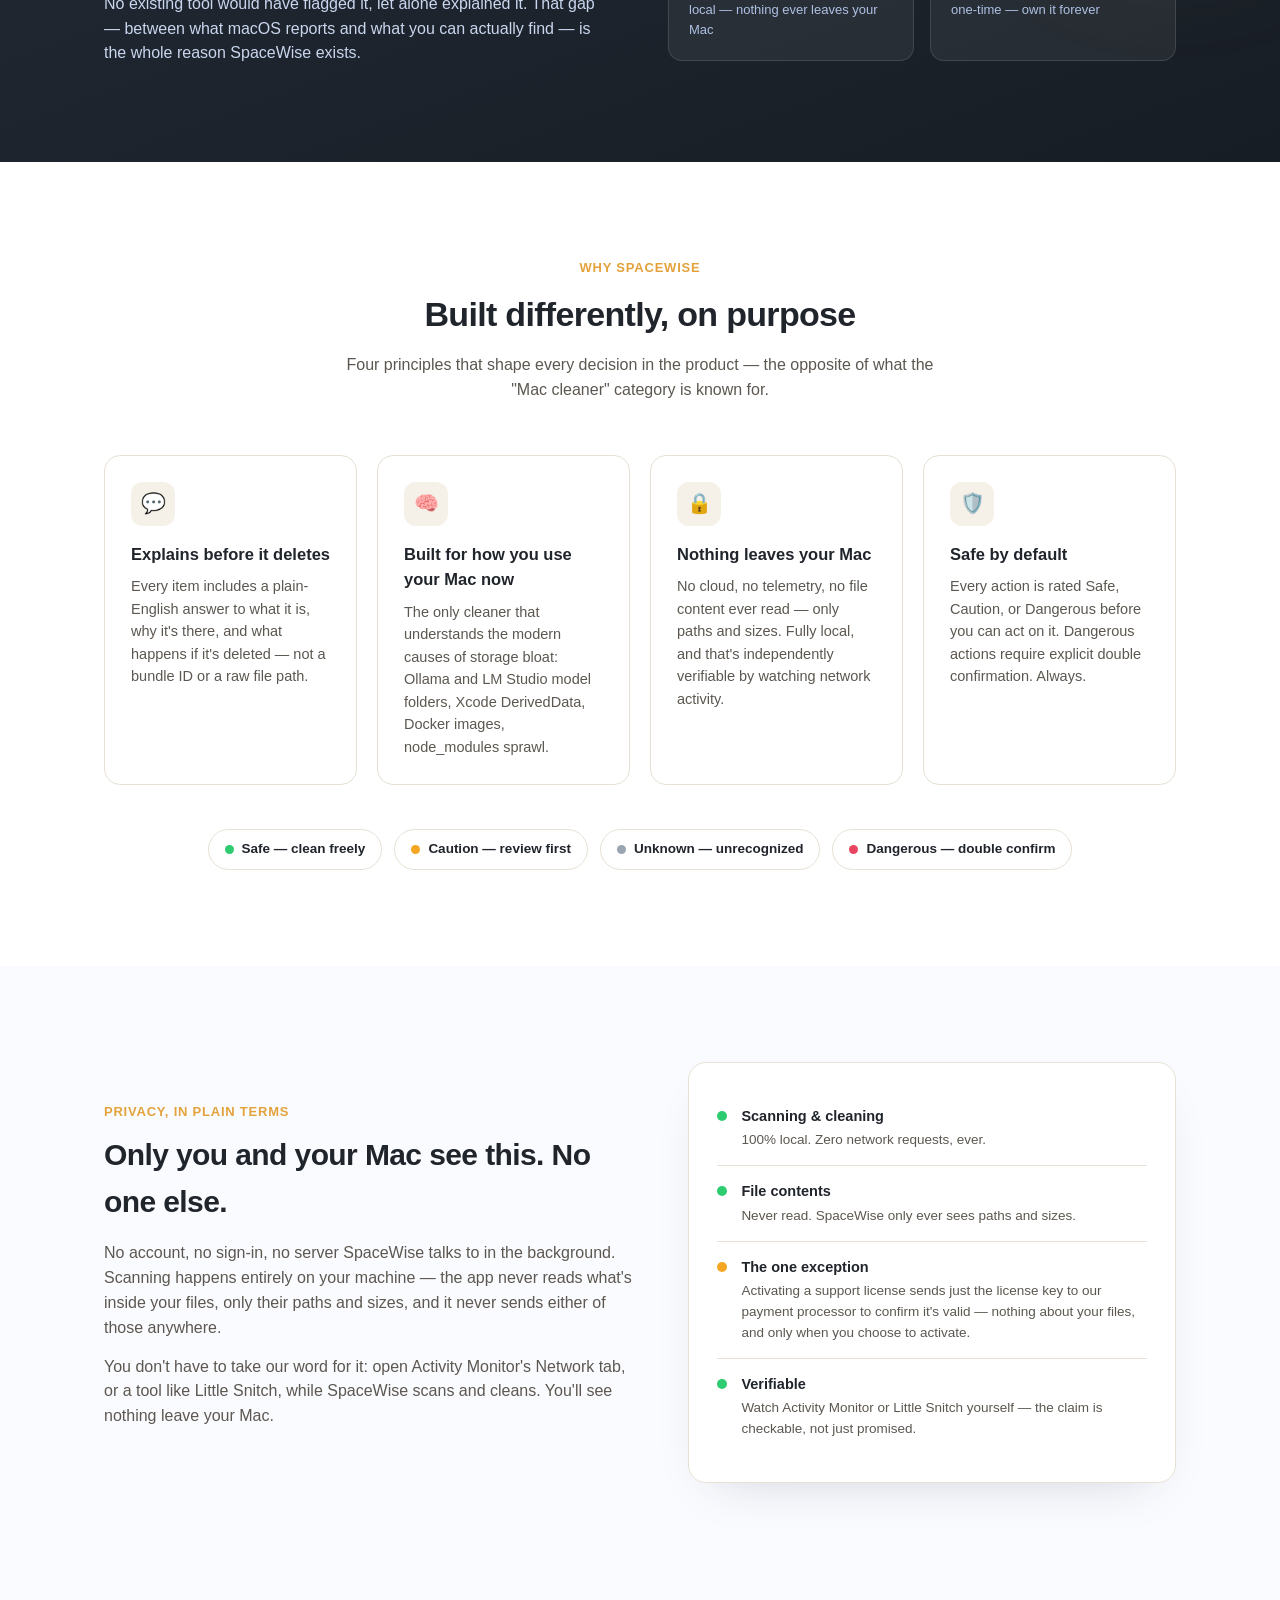
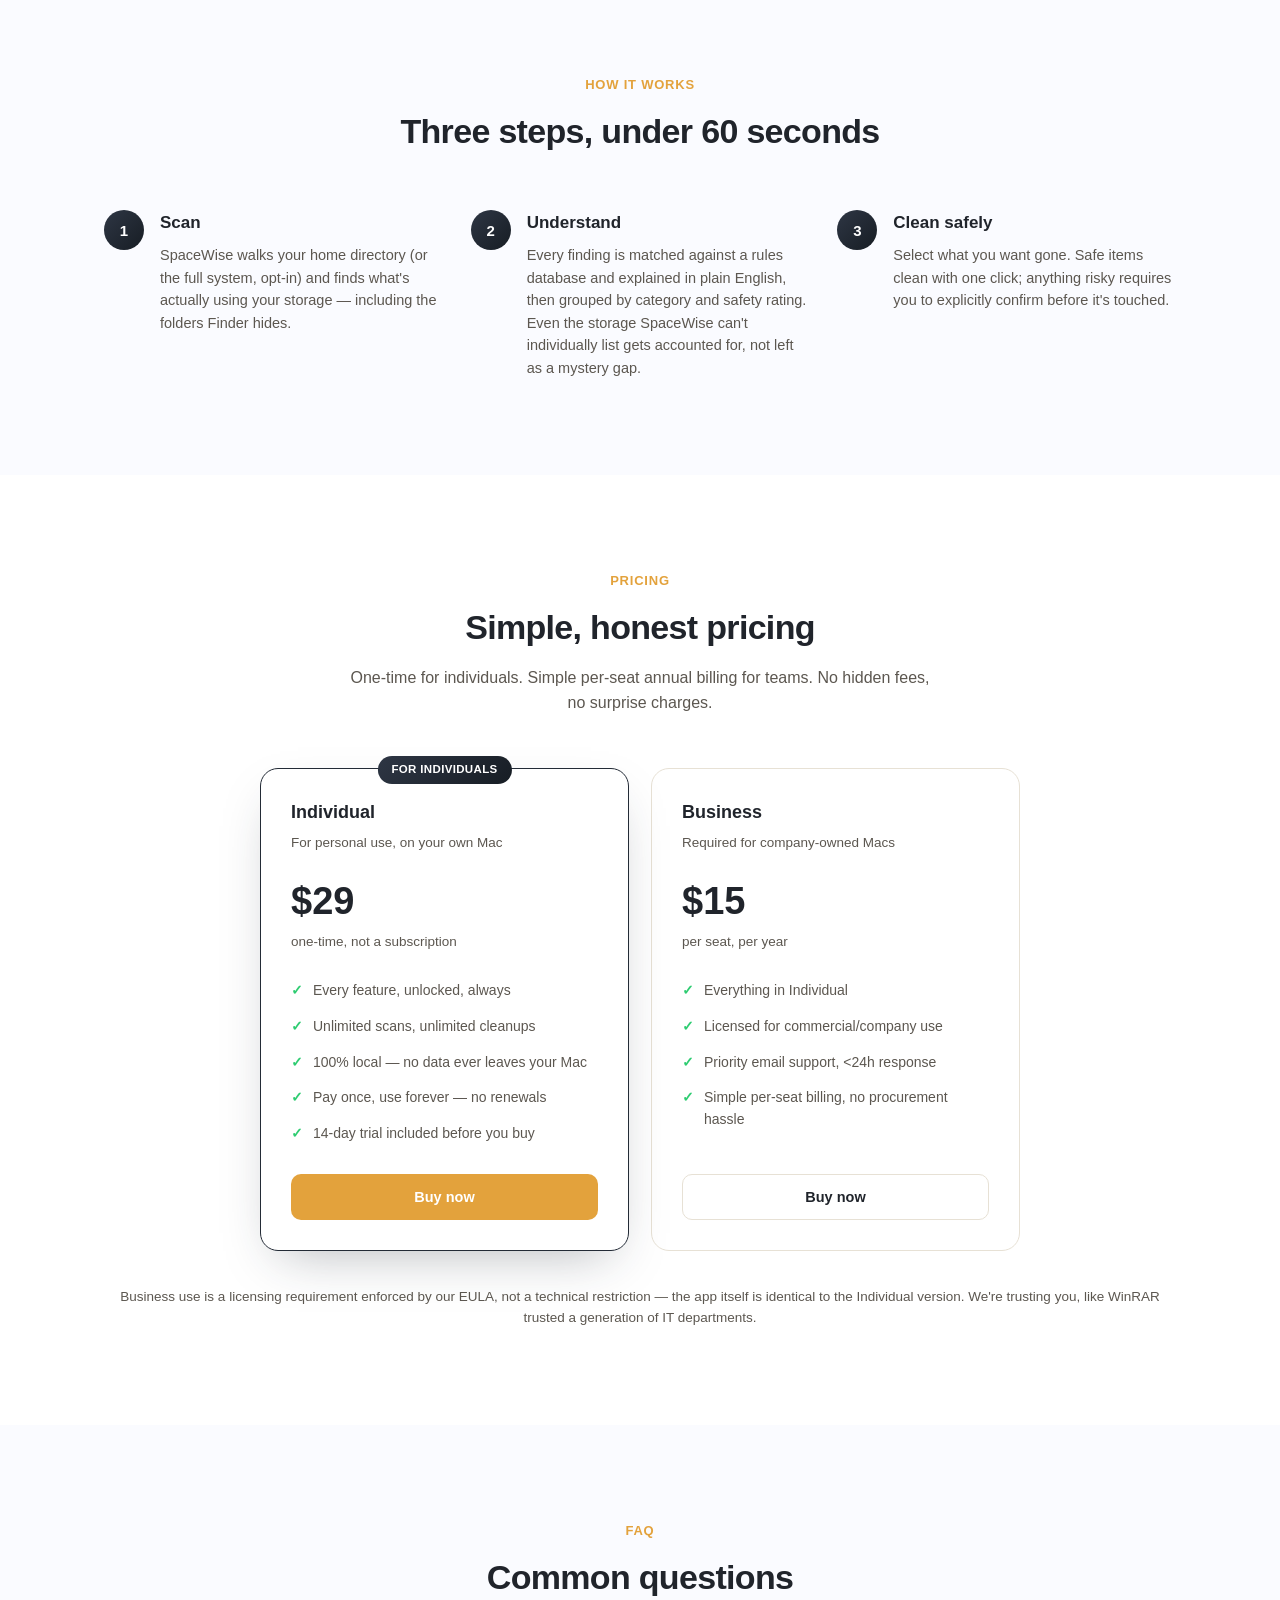
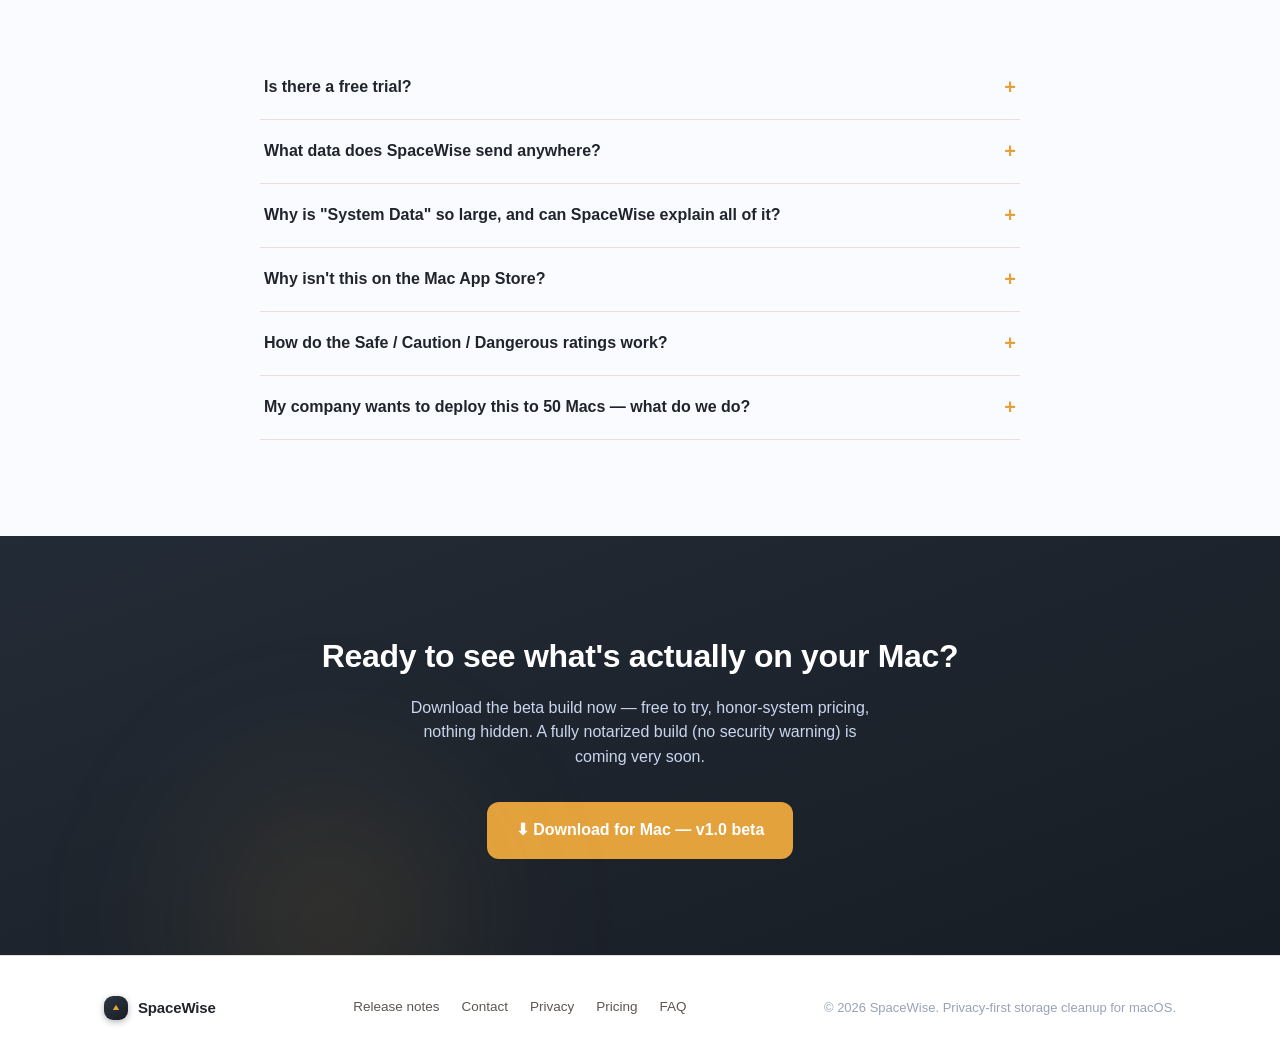
==== commit 592f0e19: "Mirror: real download button for v1.0 beta DMG" ====
--- a/index.html
+++ b/index.html
@@ -13,9 +13,13 @@
 <meta property="og:description" content="Finds hidden storage on your Mac and explains it in plain English before it lets you clean it. 100% local, zero telemetry, one-time pricing for individuals.">
 <meta property="og:url" content="https://crawler-ebic.github.io/spacewise-site/">
 <meta property="og:site_name" content="SpaceWise">
-<meta name="twitter:card" content="summary">
+<meta property="og:image" content="https://crawler-ebic.github.io/spacewise-site/og-image.png">
+<meta property="og:image:width" content="1200">
+<meta property="og:image:height" content="630">
+<meta name="twitter:card" content="summary_large_image">
 <meta name="twitter:title" content="SpaceWise — Understand your Mac's storage. Not just find it.">
 <meta name="twitter:description" content="Finds hidden storage on your Mac and explains it in plain English before it lets you clean it. 100% local, zero telemetry.">
+<meta name="twitter:image" content="https://crawler-ebic.github.io/spacewise-site/og-image.png">
 
 <link rel="icon" href="data:image/svg+xml,<svg xmlns=%22http://www.w3.org/2000/svg%22 viewBox=%220 0 100 100%22><rect width=%22100%22 height=%22100%22 rx=%2222%22 fill=%22%23232B36%22/><path d=%22M30 62 L50 30 L70 62 Z%22 fill=%22%23E3A23C%22/></svg>">
 
@@ -295,8 +299,8 @@
       <a href="#faq">FAQ</a>
     </nav>
     <div class="nav-cta">
-      <a class="btn btn-ghost" href="https://github.com/crawler-ebic/spacewise" target="_blank" rel="noopener">GitHub</a>
-      <a class="btn btn-primary" href="mailto:asamy0754@gmail.com?subject=Notify%20me%20when%20SpaceWise%20launches">Get notified</a>
+      <a class="btn btn-ghost" href="https://github.com/crawler-ebic/spacewise-site/releases/tag/v1.0-beta" target="_blank" rel="noopener">Release notes</a>
+      <a class="btn btn-primary" href="https://github.com/crawler-ebic/spacewise-site/releases/download/v1.0-beta/SpaceWise-1.0-beta.dmg">Download for Mac</a>
     </div>
   </div>
 </header>
@@ -307,14 +311,18 @@
     <div class="ambient-blob b2"></div>
     <div class="ambient-blob b3"></div>
     <div class="wrap hero-inner">
-      <span class="eyebrow"><span class="dot"></span> Private beta — direct download coming soon</span>
+      <span class="eyebrow"><span class="dot"></span> Beta build available now — notarized release coming very soon</span>
       <h1>Understand your Mac's storage.<br><span>Not just find it.</span></h1>
       <p class="lede">SpaceWise finds the storage macOS never explains — AI model caches, DerivedData, container data, forgotten downloads — and tells you in plain English exactly what it is, why it's there, and what happens if you delete it. Nothing gets touched until you say so.</p>
       <div class="hero-actions">
-        <a class="btn btn-dark btn-lg" href="mailto:asamy0754@gmail.com?subject=Notify%20me%20when%20SpaceWise%20launches">Notify me at launch</a>
-        <a class="btn btn-ghost btn-lg" href="https://github.com/crawler-ebic/spacewise" target="_blank" rel="noopener">★ Star on GitHub</a>
-      </div>
-      <p class="hero-note">$29 one-time for individuals · No account required · 100% local, no cloud</p>
+        <a class="btn btn-dark btn-lg" href="https://github.com/crawler-ebic/spacewise-site/releases/download/v1.0-beta/SpaceWise-1.0-beta.dmg">⬇ Download for Mac — v1.0 beta</a>
+        <a class="btn btn-ghost btn-lg" href="#download-help">First time opening it?</a>
+      </div>
+      <p class="hero-note">$29 one-time for individuals · No account required · 100% local, no cloud · macOS 13+ · 2.1 MB</p>
+      <div id="download-help" style="margin-top:20px;max-width:560px;padding:16px 18px;border:1px solid var(--line);border-radius:12px;background:rgba(255,255,255,0.6);text-align:left;">
+        <p style="margin:0 0 6px;font-weight:600;color:var(--ink);font-size:14px;">This build isn't Apple-notarized yet — here's how to open it</p>
+        <p style="margin:0;font-size:13.5px;color:var(--ink-soft);line-height:1.55;">macOS will say SpaceWise is from an "unidentified developer." That's expected for this beta build, not a sign anything's wrong. <strong>Right-click (or Control-click) the app → Open → Open</strong> — you'll only need to do this once. Or go to <strong>System Settings → Privacy &amp; Security</strong> and click <strong>Open Anyway</strong> next to SpaceWise. A fully notarized build (no warning at all) is coming very soon.</p>
+      </div>
 
       <div class="orbit-stage">
         <div class="orbit-ring r1"></div>
@@ -528,7 +536,7 @@
         </div>
         <div class="faq-item">
           <button class="faq-q">Why isn't this on the Mac App Store? <span class="plus">+</span></button>
-          <div class="faq-a"><p>The App Store's subscription and in-app-purchase rules don't map cleanly onto an honor-system model where nothing is ever actually locked. Direct, notarized download keeps the model honest and keeps Apple's 15–30% commission out of a price that's already deliberately low.</p></div>
+          <div class="faq-a"><p>The App Store's subscription and in-app-purchase rules don't map cleanly onto an honor-system model where nothing is ever actually locked. Direct download keeps the model honest and keeps Apple's 15–30% commission out of a price that's already deliberately low. (The current build is a pre-notarization beta — see the download instructions above; a fully notarized build is coming very soon.)</p></div>
         </div>
         <div class="faq-item">
           <button class="faq-q">How do the Safe / Caution / Dangerous ratings work? <span class="plus">+</span></button>
@@ -545,9 +553,9 @@
   <section class="cta">
     <div class="ambient-blob" style="width:400px;height:400px;background:radial-gradient(circle,rgba(227,162,60,0.16),transparent 70%);bottom:-160px;left:10%;"></div>
     <div class="wrap">
-      <h2>Want to know when it's ready?</h2>
-      <p>SpaceWise is in private beta right now. Leave your email and we'll let you know the moment direct download opens up.</p>
-      <a class="btn btn-primary btn-lg" href="mailto:asamy0754@gmail.com?subject=Notify%20me%20when%20SpaceWise%20launches">Notify me at launch</a>
+      <h2>Ready to see what's actually on your Mac?</h2>
+      <p>Download the beta build now — free to try, honor-system pricing, nothing hidden. A fully notarized build (no security warning) is coming very soon.</p>
+      <a class="btn btn-primary btn-lg" href="https://github.com/crawler-ebic/spacewise-site/releases/download/v1.0-beta/SpaceWise-1.0-beta.dmg">⬇ Download for Mac — v1.0 beta</a>
     </div>
   </section>
 </main>
@@ -559,7 +567,7 @@
       SpaceWise
     </a>
     <div class="footer-links">
-      <a href="https://github.com/crawler-ebic/spacewise" target="_blank" rel="noopener">GitHub</a>
+      <a href="https://github.com/crawler-ebic/spacewise-site/releases/tag/v1.0-beta" target="_blank" rel="noopener">Release notes</a>
       <a href="mailto:asamy0754@gmail.com">Contact</a>
       <a href="privacy.html">Privacy</a>
       <a href="#pricing">Pricing</a>
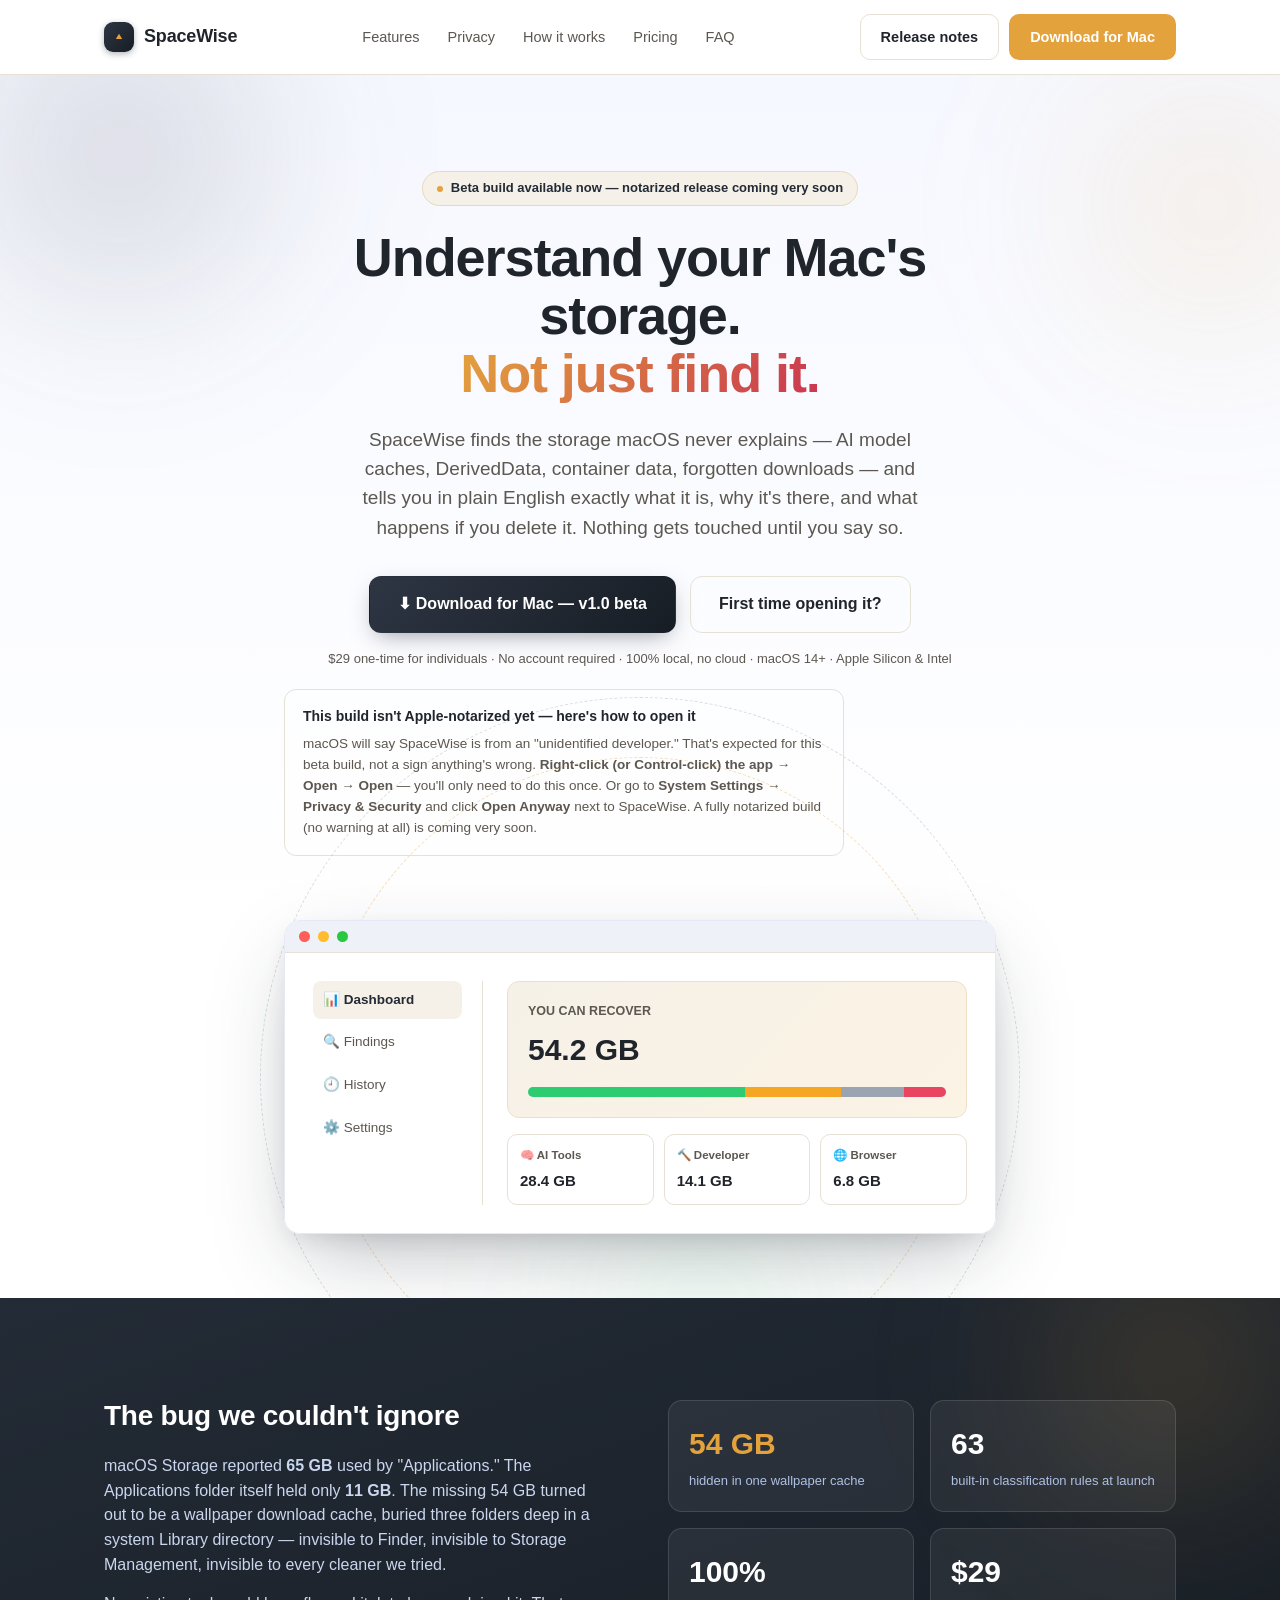
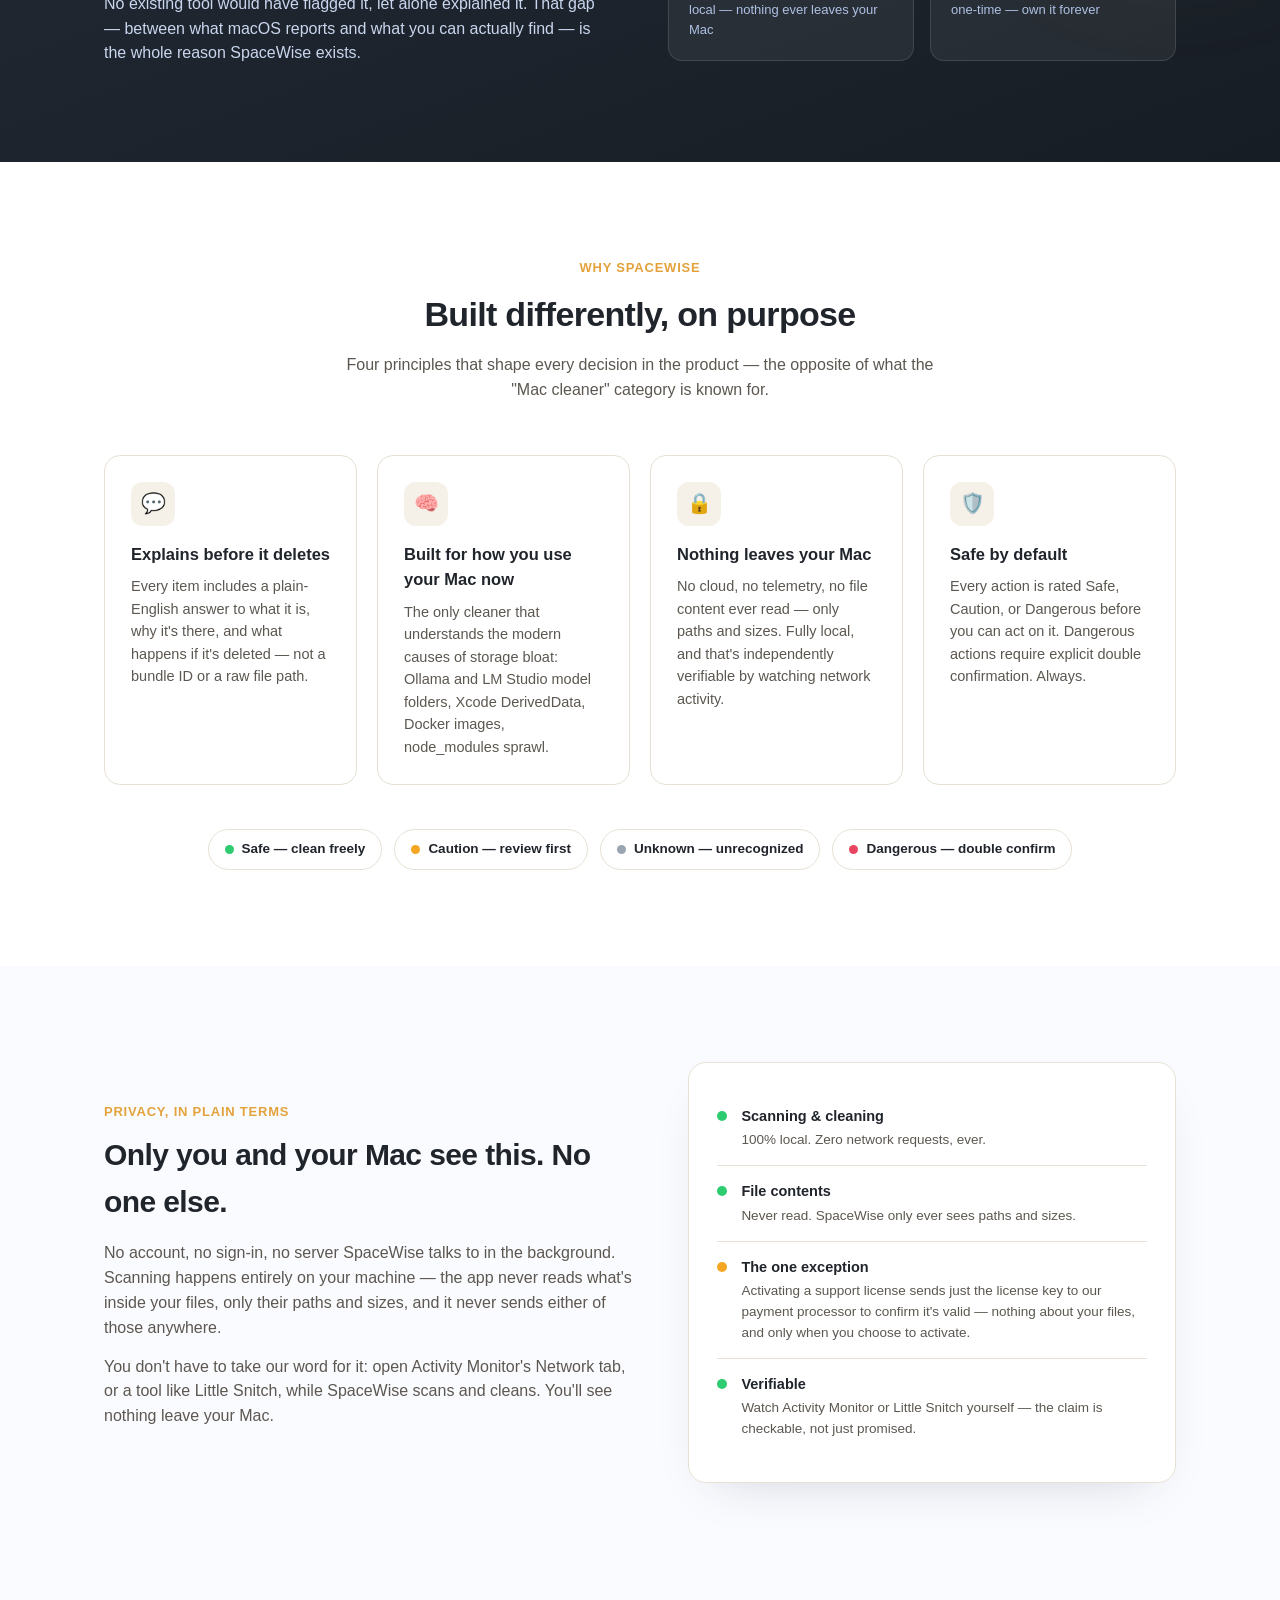
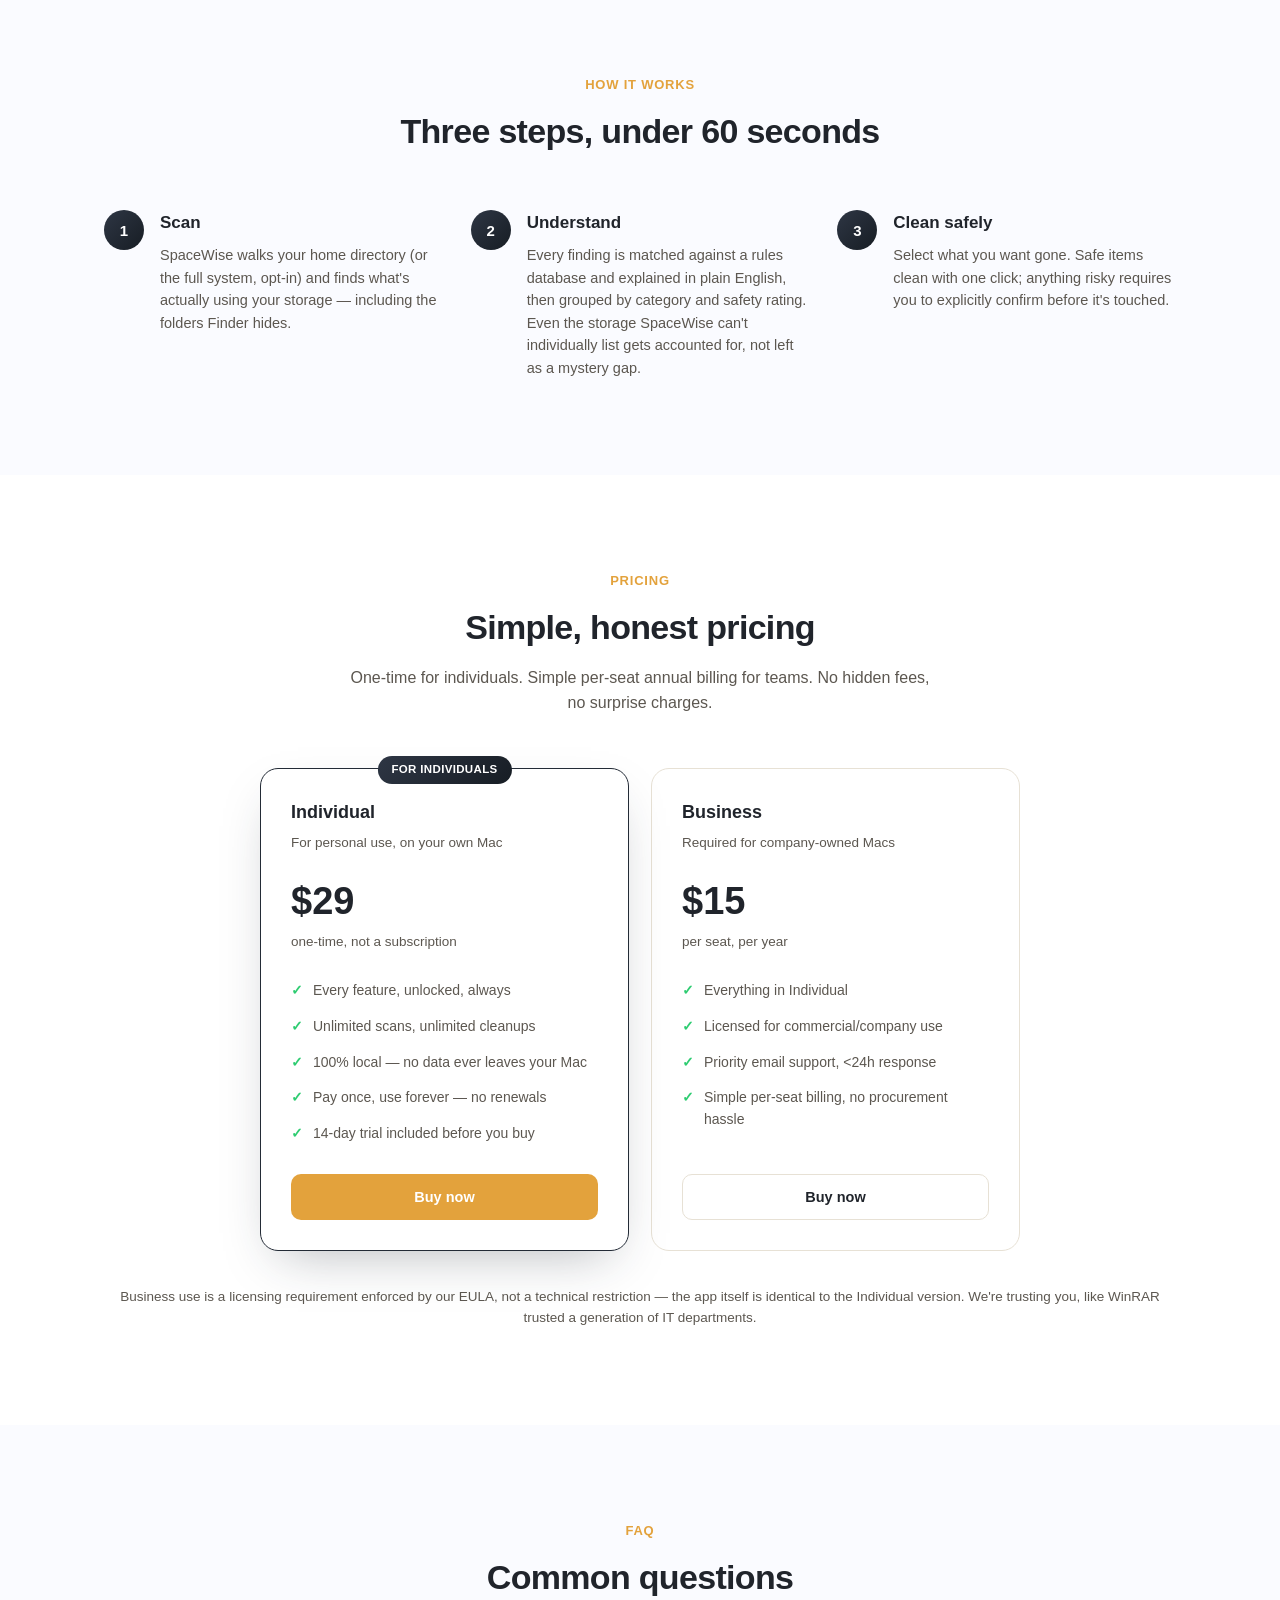
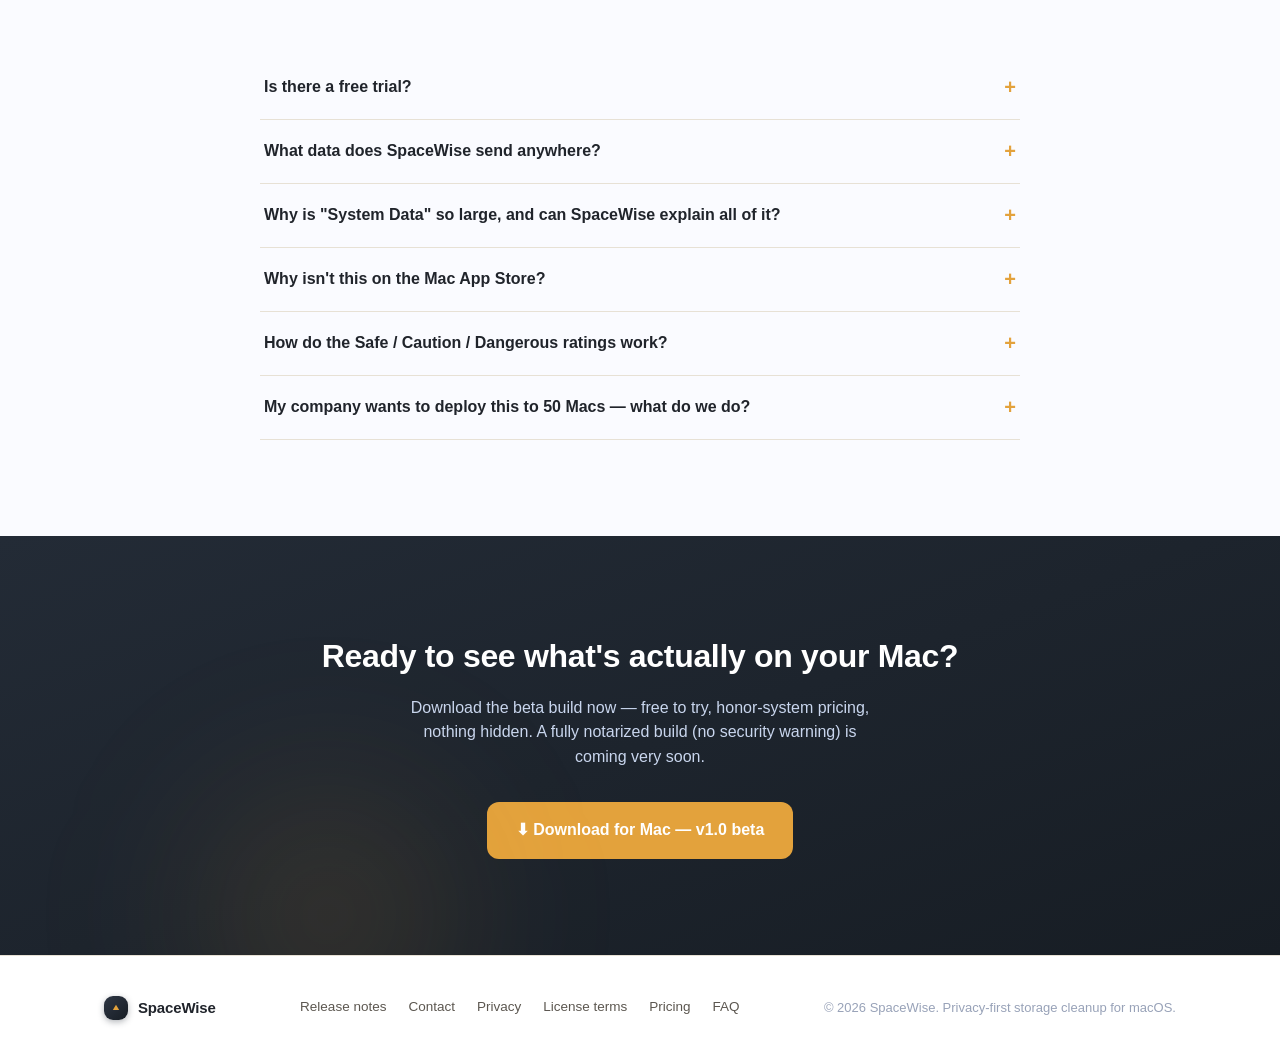
==== commit d05fa32c: "Mirror: correct macOS requirement (14+), note universal binary, link EULA" ====
--- a/index.html
+++ b/index.html
@@ -318,7 +318,7 @@
         <a class="btn btn-dark btn-lg" href="https://github.com/crawler-ebic/spacewise-site/releases/download/v1.0-beta/SpaceWise-1.0-beta.dmg">⬇ Download for Mac — v1.0 beta</a>
         <a class="btn btn-ghost btn-lg" href="#download-help">First time opening it?</a>
       </div>
-      <p class="hero-note">$29 one-time for individuals · No account required · 100% local, no cloud · macOS 13+ · 2.1 MB</p>
+      <p class="hero-note">$29 one-time for individuals · No account required · 100% local, no cloud · macOS 14+ · Apple Silicon &amp; Intel</p>
       <div id="download-help" style="margin-top:20px;max-width:560px;padding:16px 18px;border:1px solid var(--line);border-radius:12px;background:rgba(255,255,255,0.6);text-align:left;">
         <p style="margin:0 0 6px;font-weight:600;color:var(--ink);font-size:14px;">This build isn't Apple-notarized yet — here's how to open it</p>
         <p style="margin:0;font-size:13.5px;color:var(--ink-soft);line-height:1.55;">macOS will say SpaceWise is from an "unidentified developer." That's expected for this beta build, not a sign anything's wrong. <strong>Right-click (or Control-click) the app → Open → Open</strong> — you'll only need to do this once. Or go to <strong>System Settings → Privacy &amp; Security</strong> and click <strong>Open Anyway</strong> next to SpaceWise. A fully notarized build (no warning at all) is coming very soon.</p>
@@ -570,6 +570,7 @@
       <a href="https://github.com/crawler-ebic/spacewise-site/releases/tag/v1.0-beta" target="_blank" rel="noopener">Release notes</a>
       <a href="mailto:asamy0754@gmail.com">Contact</a>
       <a href="privacy.html">Privacy</a>
+      <a href="eula.html">License terms</a>
       <a href="#pricing">Pricing</a>
       <a href="#faq">FAQ</a>
     </div>
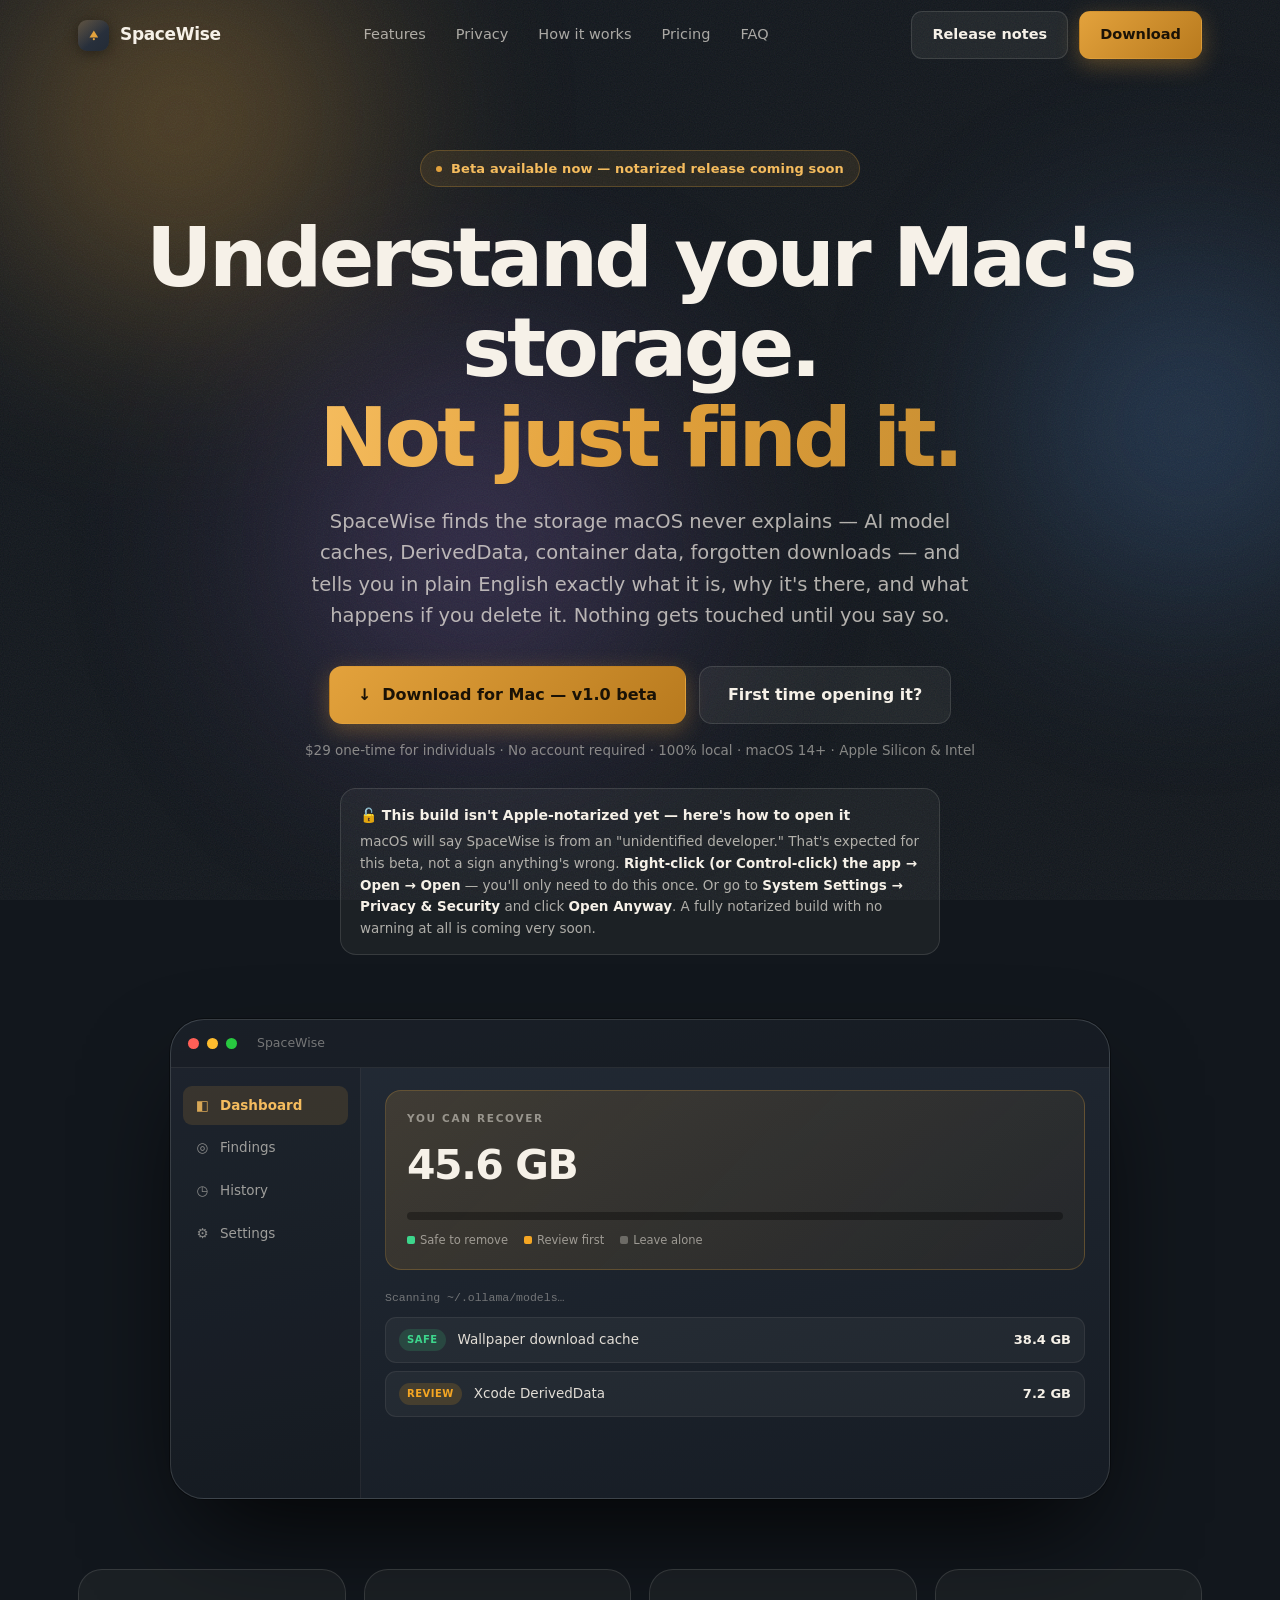
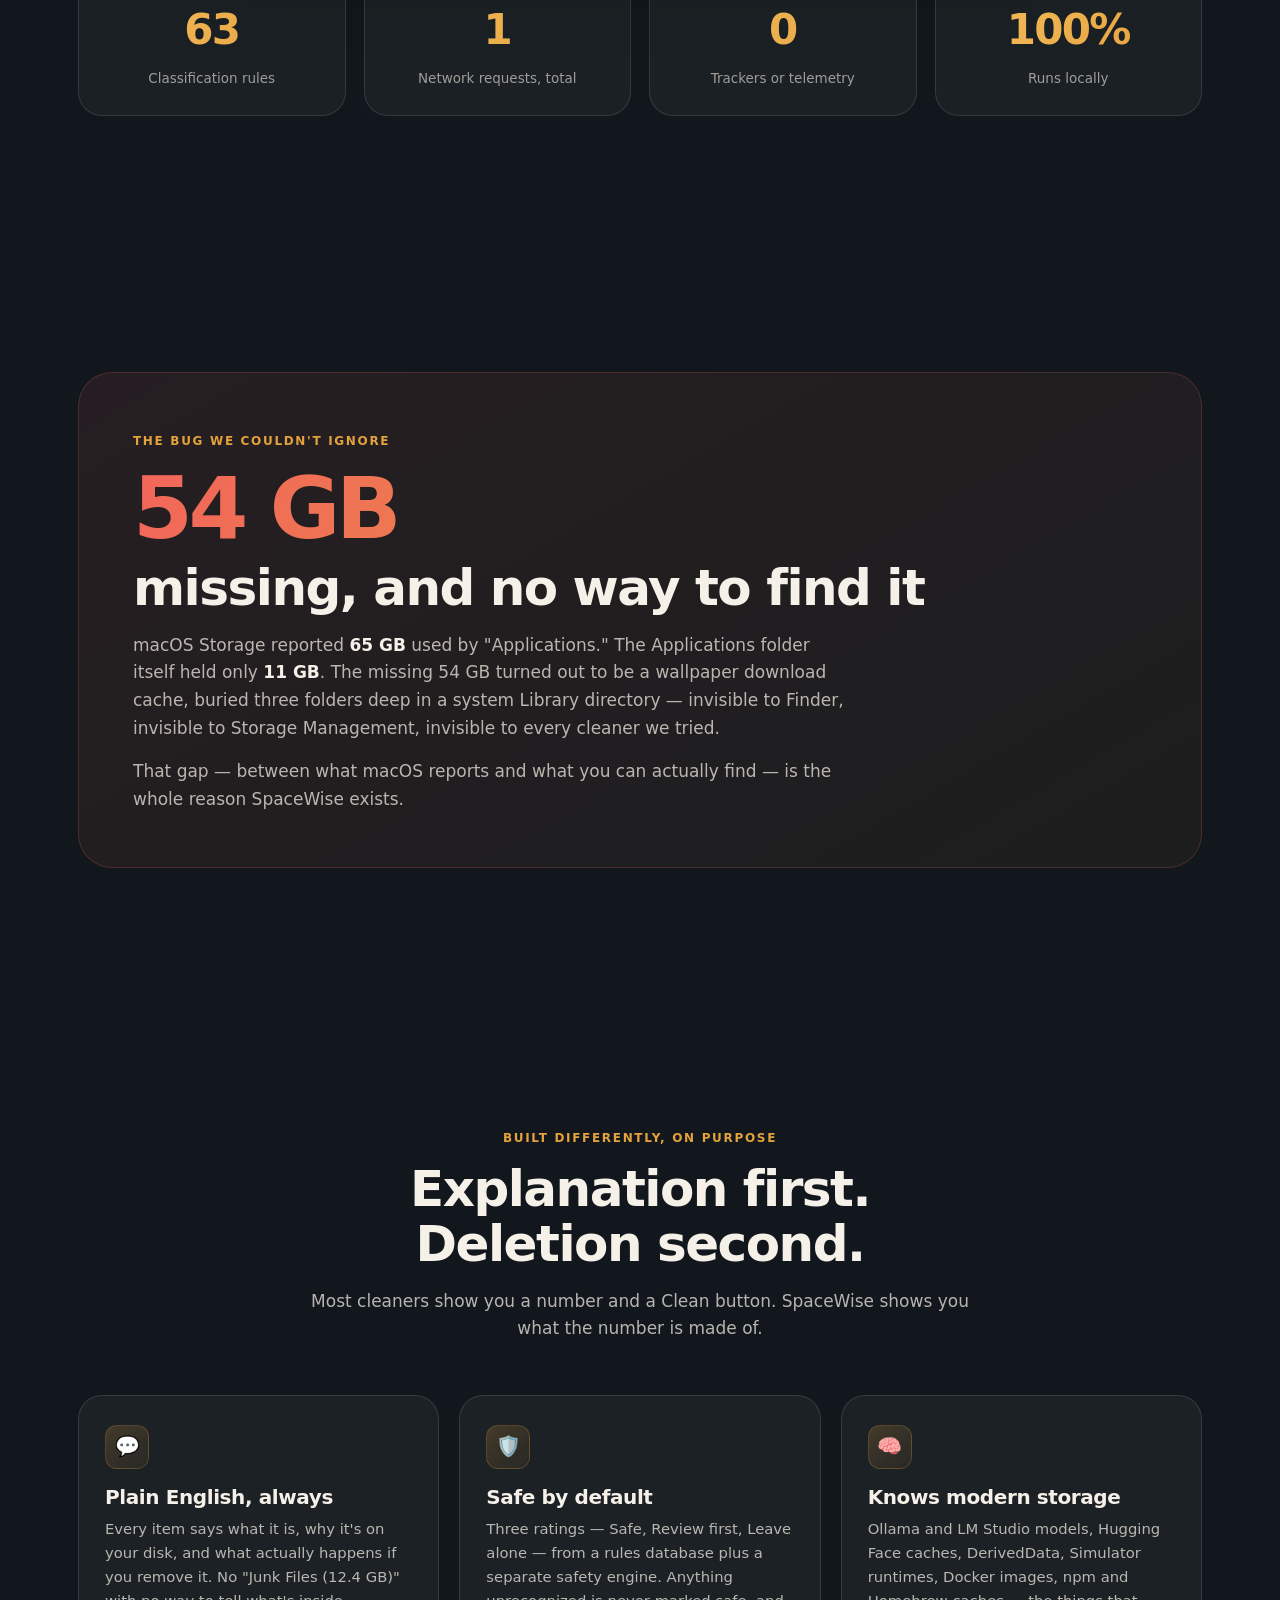
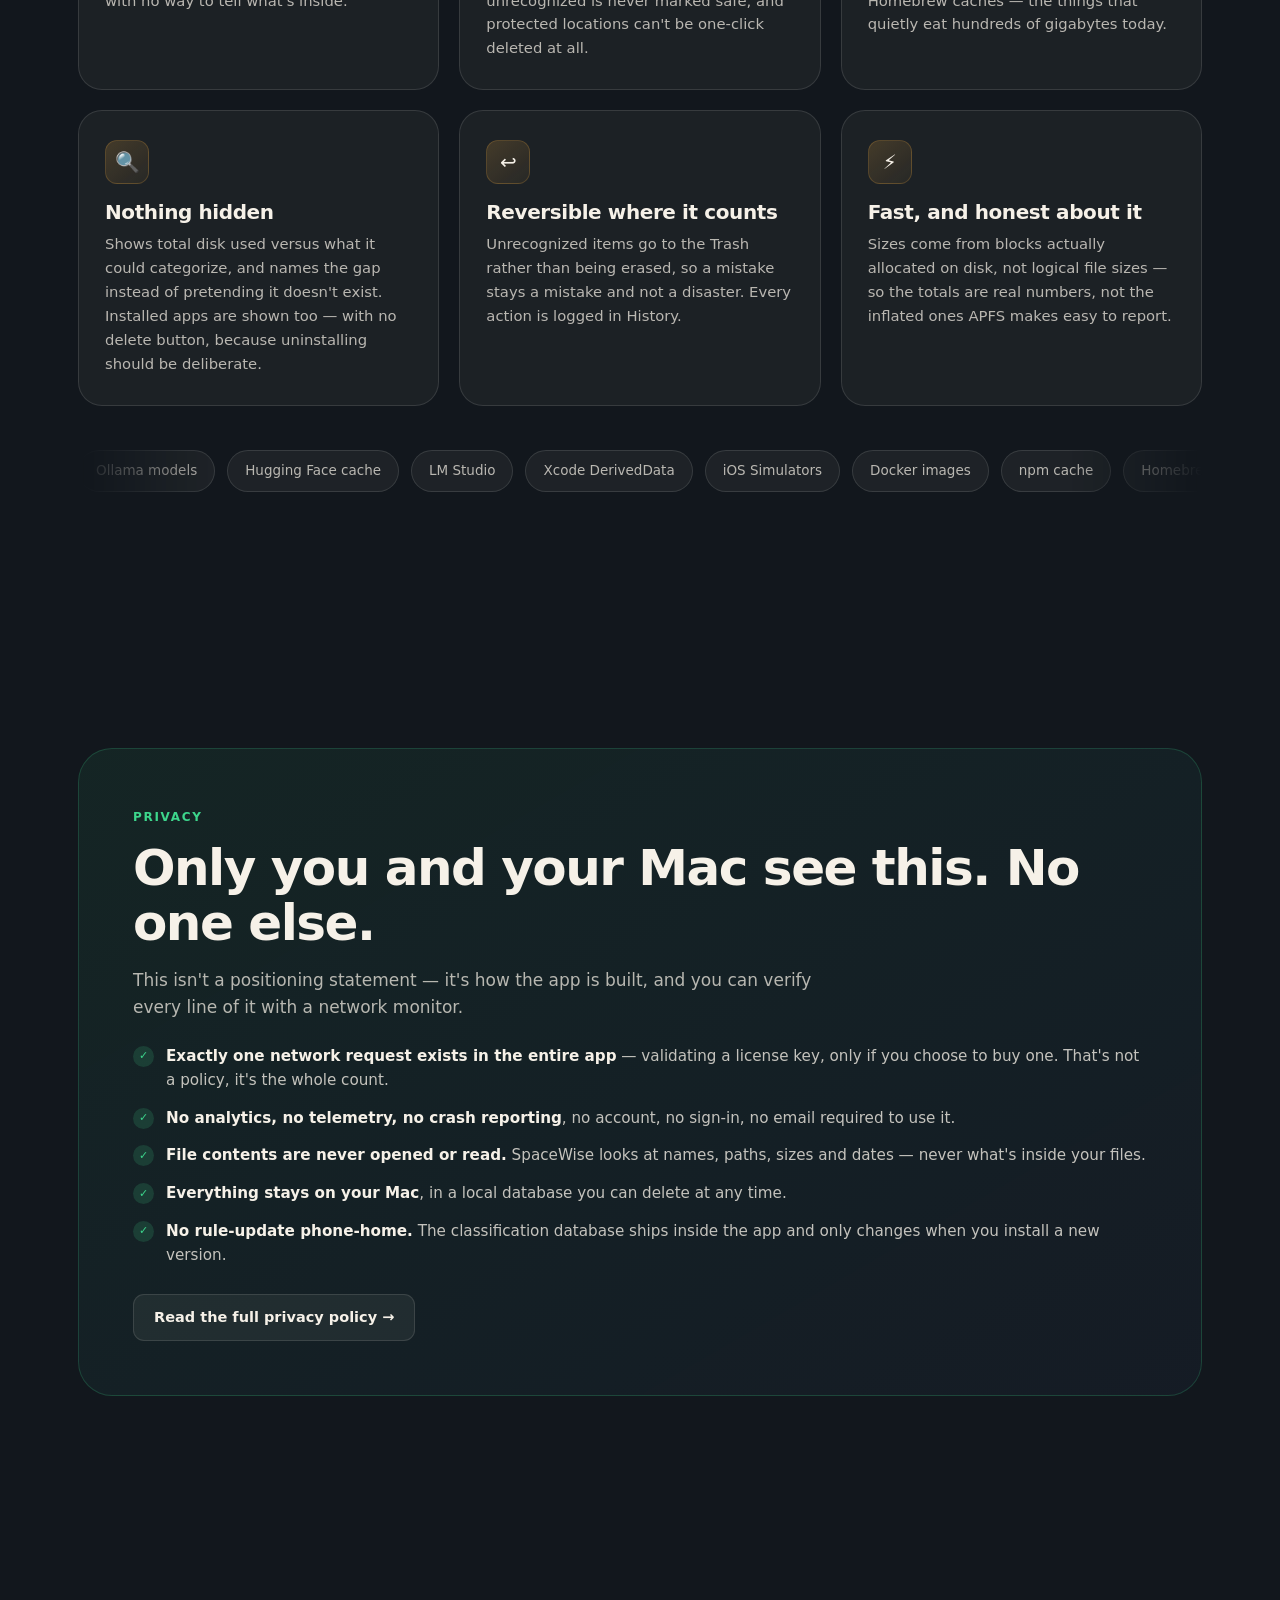
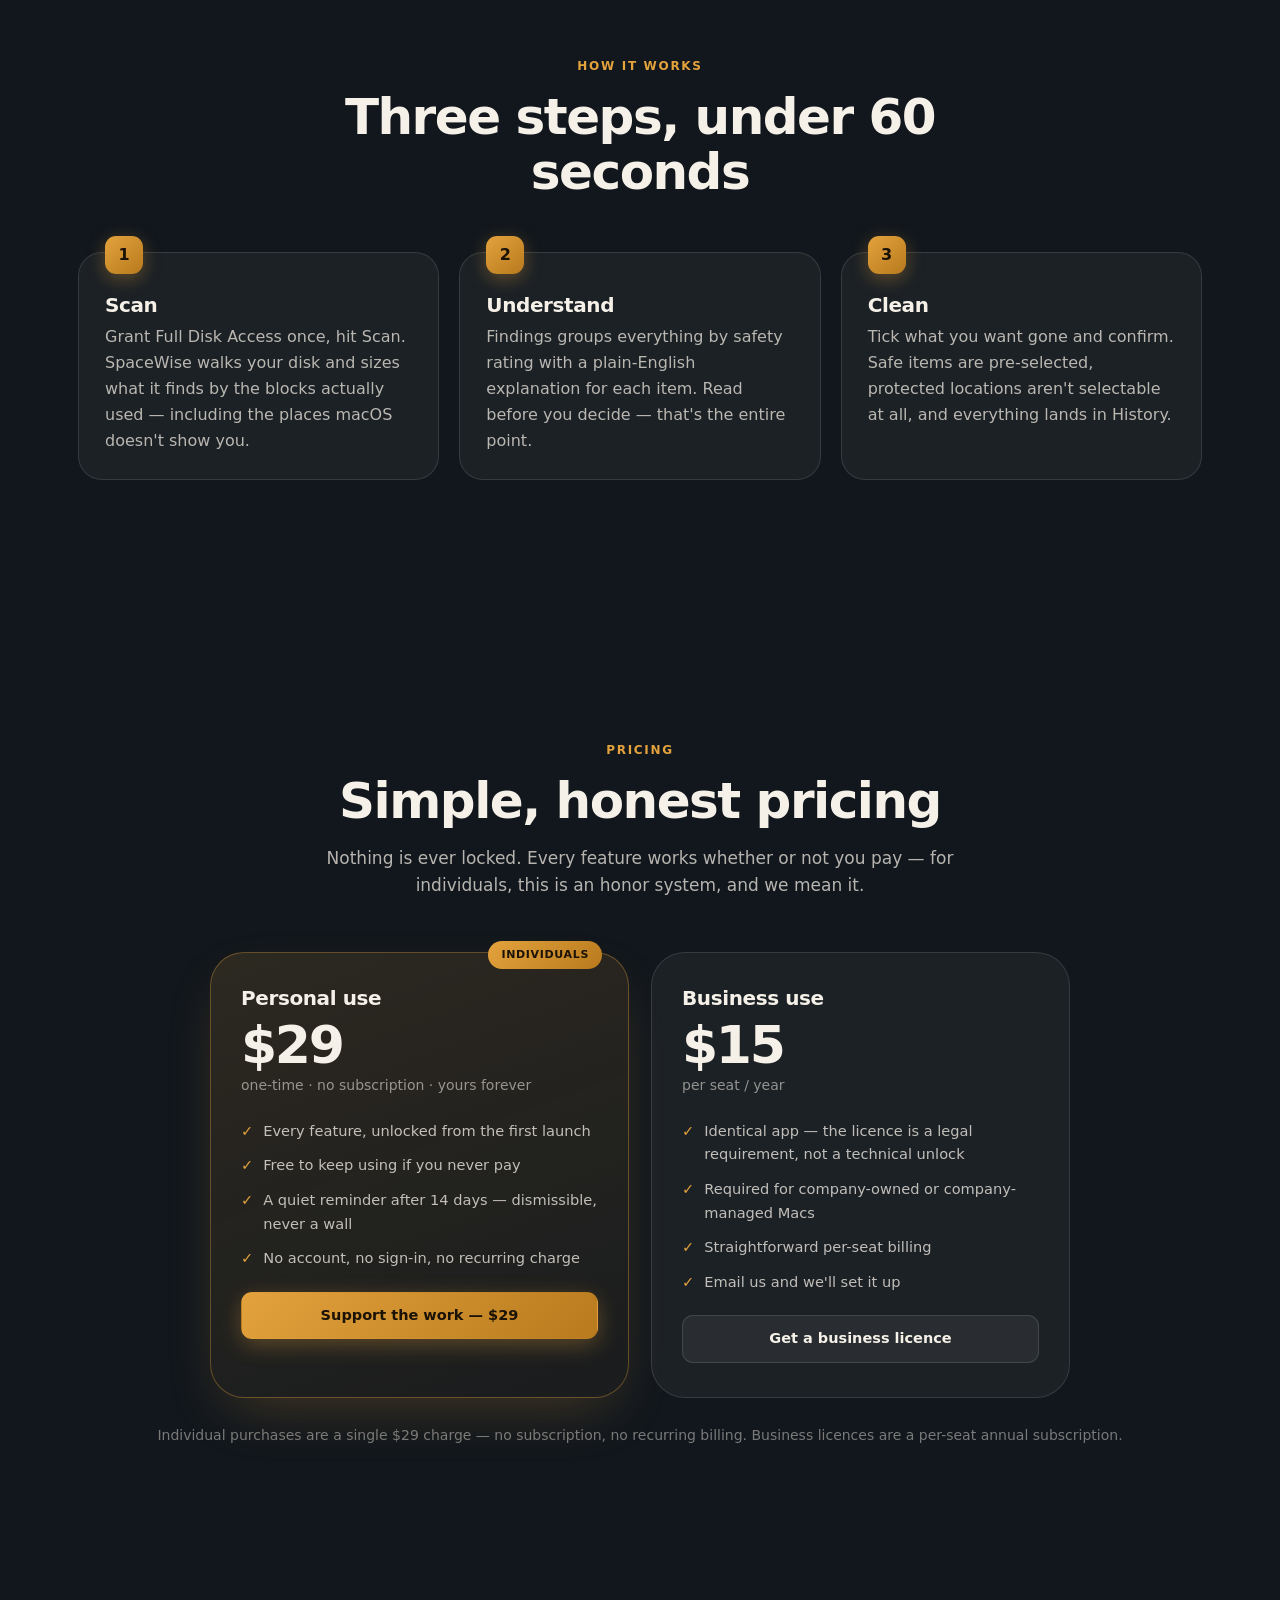
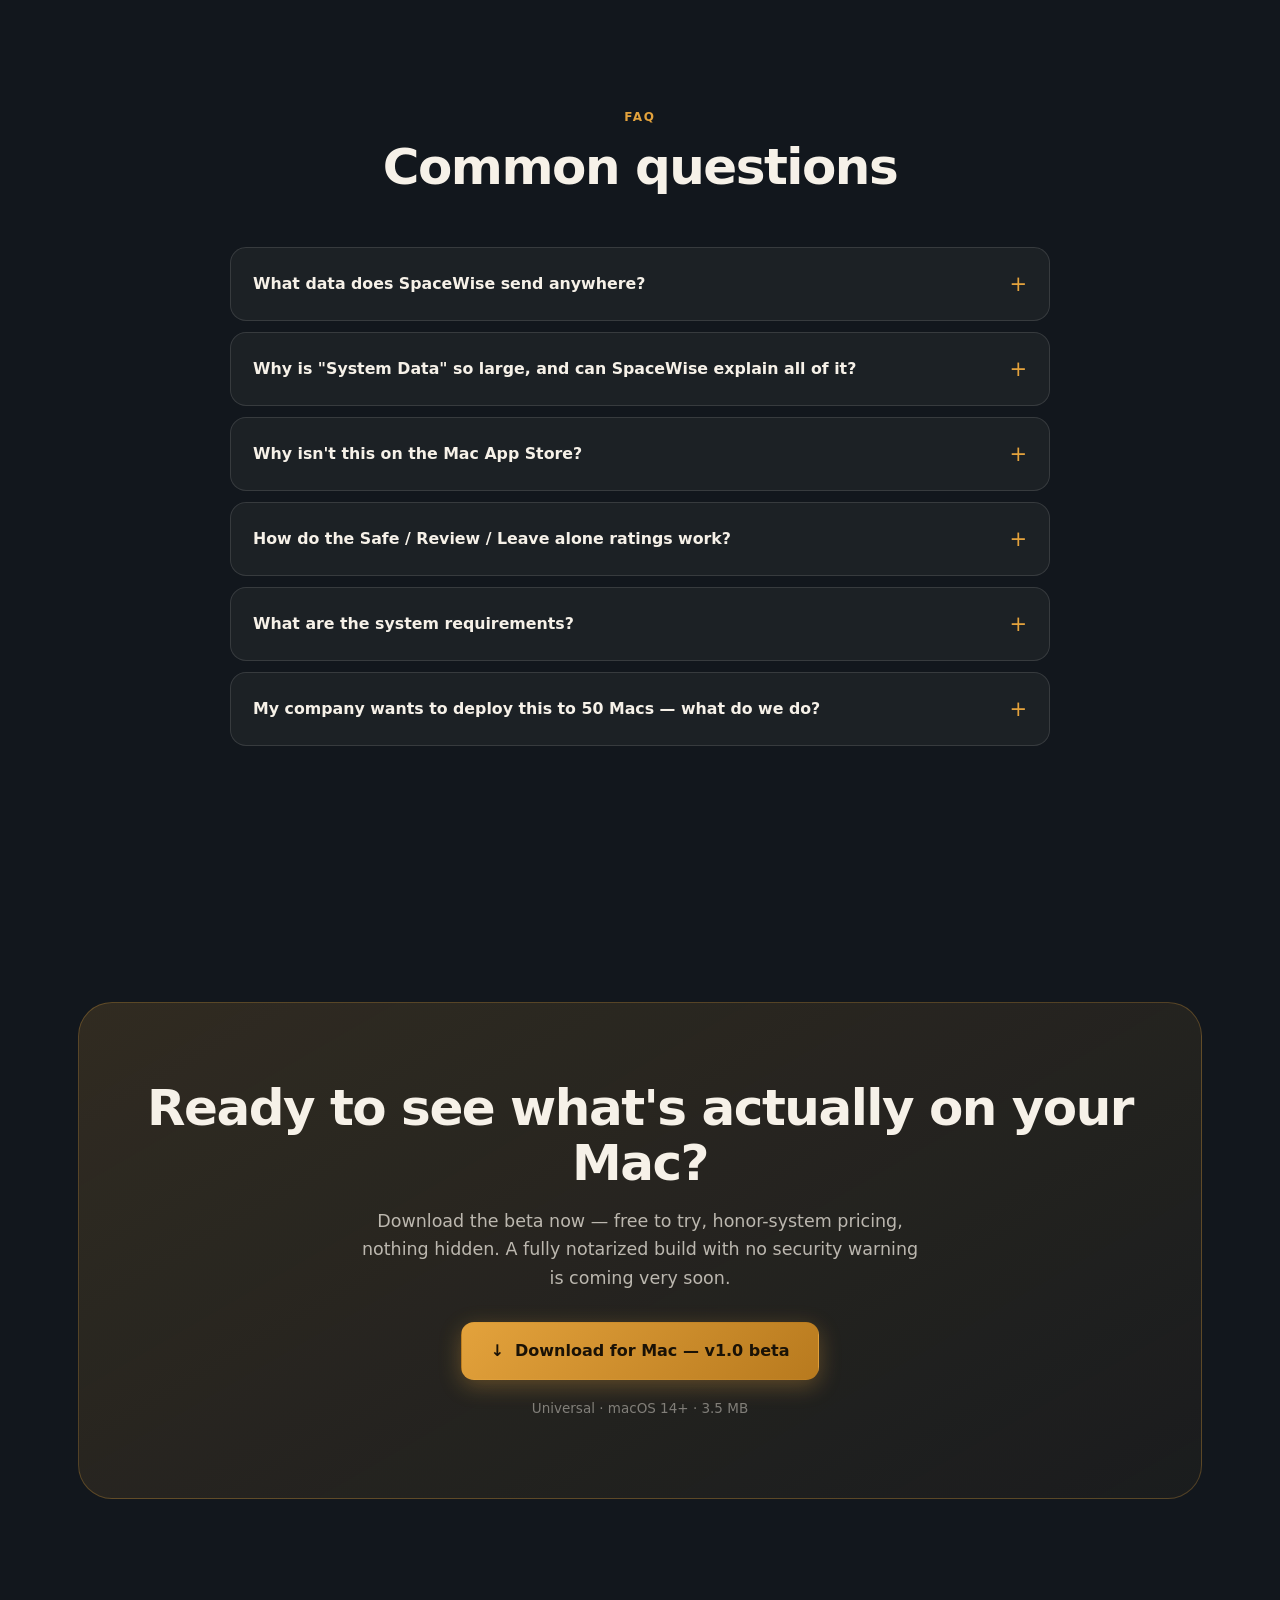
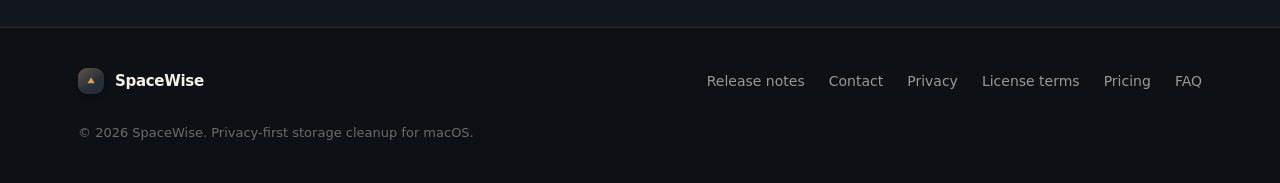
==== commit 7a169cf3: "Redesign: dark premium layout, hero scan simulation, scroll choreography" ====
--- a/index.html
+++ b/index.html
@@ -28,267 +28,282 @@
   "@context": "https://schema.org",
   "@type": "SoftwareApplication",
   "name": "SpaceWise",
-  "operatingSystem": "macOS",
+  "operatingSystem": "macOS 14",
   "applicationCategory": "UtilitiesApplication",
   "offers": { "@type": "Offer", "price": "29", "priceCurrency": "USD" },
   "description": "A privacy-first Mac storage cleaner that explains what's using your disk in plain English before you delete anything."
 }
 </script>
-
 <style>
-  :root{
-    --navy:#232B36;
-    --navy-deep:#171D24;
-    --navy-bright:#2E3644;
-    --coral:#E3A23C;
-    --coral-dark:#B87A1E;
-    --bg-light:#F6F1E8;
-    --ink:#20242B;
-    --ink-soft:#5C5750;
-    --safe:#2ECC71;
-    --caution:#F5A623;
-    --line:#E7E1D5;
-    --white:#FFFFFF;
-  }
-  *{box-sizing:border-box;margin:0;padding:0;}
-  html{scroll-behavior:smooth;}
-  body{
-    font-family:-apple-system,BlinkMacSystemFont,"Segoe UI",Inter,Roboto,Helvetica,Arial,sans-serif;
-    color:var(--ink);
-    background:var(--white);
-    line-height:1.55;
-    -webkit-font-smoothing:antialiased;
-    overflow-x:hidden;
-  }
-  a{color:inherit;text-decoration:none;}
-  img,svg{display:block;max-width:100%;}
-  .wrap{max-width:1120px;margin:0 auto;padding:0 24px;}
-  section{padding:96px 0;position:relative;}
-  @media (max-width:720px){section{padding:64px 0;}}
-
-  @keyframes drift{
-    0%,100%{transform:translate(0,0) scale(1);}
-    50%{transform:translate(24px,-18px) scale(1.06);}
-  }
-  @keyframes spin{ to{ transform:rotate(360deg); } }
-  @keyframes spinRev{ to{ transform:rotate(-360deg); } }
-  @keyframes pulseFade{
-    0%,100%{opacity:.55;} 50%{opacity:1;}
-  }
-
-  /* Nav */
-  header.nav{
-    position:sticky;top:0;z-index:50;
-    background:rgba(255,255,255,0.85);
-    backdrop-filter:saturate(180%) blur(14px);
-    border-bottom:1px solid var(--line);
-  }
-  .nav-inner{display:flex;align-items:center;justify-content:space-between;padding:14px 24px;max-width:1120px;margin:0 auto;}
-  .brand{display:flex;align-items:center;gap:10px;font-weight:700;font-size:18px;letter-spacing:-0.01em;}
-  .brand-mark{width:30px;height:30px;border-radius:9px;background:linear-gradient(135deg,var(--navy-bright),var(--navy-deep));display:flex;align-items:center;justify-content:center;box-shadow:0 2px 6px rgba(35,43,54,0.35);}
-  .brand-mark svg{width:16px;height:16px;}
-  .nav-links{display:flex;gap:28px;font-size:14.5px;font-weight:500;color:var(--ink-soft);}
-  .nav-links a:hover{color:var(--ink);}
-  .nav-cta{display:flex;gap:10px;align-items:center;}
-  @media (max-width:720px){.nav-links{display:none;}}
-
-  .btn{
-    display:inline-flex;align-items:center;justify-content:center;gap:8px;
-    padding:11px 20px;border-radius:10px;font-weight:600;font-size:14.5px;
-    border:1px solid transparent;cursor:pointer;transition:all .15s ease;
-  }
-  .btn-primary{background:var(--coral);color:#fff;}
-  .btn-primary:hover{background:var(--coral-dark);transform:translateY(-1px);}
-  .btn-ghost{background:transparent;color:var(--ink);border-color:var(--line);}
-  .btn-ghost:hover{border-color:var(--navy);}
-  .btn-lg{padding:15px 28px;font-size:16px;border-radius:12px;}
-  .btn-dark{background:linear-gradient(135deg,var(--navy-bright),var(--navy-deep));color:#fff;box-shadow:0 8px 24px -8px rgba(35,43,54,0.5);}
-  .btn-dark:hover{transform:translateY(-1px);box-shadow:0 12px 28px -8px rgba(35,43,54,0.55);}
-
-  /* Ambient background (hero) */
-  .hero{
-    padding:96px 0 64px;
-    position:relative;
-    overflow:hidden;
-    background:linear-gradient(180deg,#F6F8FF 0%,#FFFFFF 70%);
-  }
-  .ambient-blob{
-    position:absolute;border-radius:50%;filter:blur(70px);pointer-events:none;
-    animation:drift 10s ease-in-out infinite;
-  }
-  .ambient-blob.b1{width:480px;height:480px;background:radial-gradient(circle,rgba(35,43,54,0.16),transparent 70%);top:-160px;left:-120px;animation-delay:0s;}
-  .ambient-blob.b2{width:420px;height:420px;background:radial-gradient(circle,rgba(227,162,60,0.14),transparent 70%);top:-80px;right:-140px;animation-delay:2s;}
-  .ambient-blob.b3{width:380px;height:380px;background:radial-gradient(circle,rgba(46,204,113,0.10),transparent 70%);bottom:-200px;left:40%;animation-delay:4s;}
-
-  .hero-inner{max-width:760px;margin:0 auto;text-align:center;position:relative;z-index:1;}
-  .eyebrow{
-    display:inline-flex;align-items:center;gap:8px;
-    padding:6px 14px;border-radius:999px;background:var(--bg-light);
-    color:var(--navy);font-size:13px;font-weight:600;margin-bottom:22px;
-    border:1px solid #EAD9B8;
-  }
-  .eyebrow .dot{width:6px;height:6px;border-radius:50%;background:var(--coral);animation:pulseFade 2s ease-in-out infinite;}
-  h1{
-    font-size:54px;line-height:1.08;letter-spacing:-0.02em;font-weight:800;color:var(--ink);
-  }
-  h1 span{
-    background:linear-gradient(120deg,var(--coral),#c93650);
-    -webkit-background-clip:text;background-clip:text;color:transparent;
-  }
-  @media (max-width:720px){h1{font-size:36px;}}
-  .hero p.lede{
-    margin:22px auto 0;max-width:580px;font-size:19px;color:var(--ink-soft);
-  }
-  .hero-actions{display:flex;gap:14px;justify-content:center;margin-top:34px;flex-wrap:wrap;}
-  .hero-note{margin-top:16px;font-size:13px;color:var(--ink-soft);}
-
-  /* Orbit visual behind mockup */
-  .orbit-stage{position:relative;margin:64px auto 0;max-width:920px;}
-  .orbit-ring{
-    position:absolute;border-radius:50%;border:1.5px dashed rgba(227,162,60,0.35);
-    top:50%;left:50%;pointer-events:none;
-  }
-  .orbit-ring.r1{width:640px;height:640px;margin:-320px 0 0 -320px;animation:spin 40s linear infinite;}
-  .orbit-ring.r2{width:760px;height:760px;margin:-380px 0 0 -380px;border-color:rgba(35,43,54,0.16);animation:spinRev 55s linear infinite;}
-
-  /* Mockup window */
-  .mock{
-    margin:0 auto;max-width:920px;position:relative;z-index:1;
-    border-radius:16px;overflow:hidden;
-    box-shadow:0 30px 80px -20px rgba(35,43,54,0.35), 0 8px 24px -8px rgba(35,43,54,0.15);
-    border:1px solid #E4E9F5;
-  }
-  .mock-bar{
-    background:#EEF1F8;padding:10px 14px;display:flex;align-items:center;gap:8px;
-    border-bottom:1px solid var(--line);
-  }
-  .mock-dot{width:11px;height:11px;border-radius:50%;}
-  .mock-body{background:var(--white);padding:28px;display:grid;grid-template-columns:170px 1fr;gap:0;text-align:left;}
-  .mock-sidebar{border-right:1px solid var(--line);padding-right:20px;}
-  .mock-sidebar .item{padding:9px 10px;border-radius:8px;font-size:13.5px;color:var(--ink-soft);margin-bottom:4px;}
-  .mock-sidebar .item.active{background:var(--bg-light);color:var(--navy);font-weight:600;}
-  .mock-main{padding-left:24px;}
-  .mock-hero-card{background:linear-gradient(135deg,var(--bg-light),#FBF3E4);border-radius:12px;padding:20px;border:1px solid #EEDFC4;}
-  .mock-hero-card .label{font-size:12.5px;color:var(--ink-soft);font-weight:600;}
-  .mock-hero-card .value{font-size:30px;font-weight:800;color:var(--ink);margin:6px 0 14px;}
-  .mock-bar-track{height:10px;border-radius:6px;overflow:hidden;display:flex;background:#e7ecf7;}
-  .mock-cards{display:flex;gap:10px;margin-top:16px;}
-  .mock-card{flex:1;background:#fff;border:1px solid var(--line);border-radius:10px;padding:12px;}
-  .mock-card .n{font-size:11.5px;color:var(--ink-soft);font-weight:600;}
-  .mock-card .s{font-size:15px;font-weight:700;margin-top:4px;}
-  @media (max-width:720px){.mock-body{grid-template-columns:1fr;}.mock-sidebar{display:none;}.mock-cards{flex-wrap:wrap;}.orbit-ring{display:none;}}
-
-  /* Origin story */
-  .story{background:linear-gradient(160deg,var(--navy) 0%,var(--navy-deep) 100%);color:#fff;overflow:hidden;}
-  .story .wrap{display:grid;grid-template-columns:1fr 1fr;gap:56px;align-items:center;position:relative;z-index:1;}
-  @media (max-width:860px){.story .wrap{grid-template-columns:1fr;}}
-  .story h2{font-size:28px;letter-spacing:-0.01em;margin-bottom:16px;}
-  .story p{color:#C9D6EE;font-size:16px;}
-  .story-stats{display:grid;grid-template-columns:1fr 1fr;gap:16px;}
-  .stat-card{background:rgba(255,255,255,0.06);border:1px solid rgba(255,255,255,0.12);border-radius:14px;padding:20px;}
-  .stat-card .big{font-size:30px;font-weight:800;}
-  .stat-card .cap{font-size:13px;color:#AEC0E4;margin-top:4px;}
-  .stat-card.flag .big{color:var(--coral);}
-
-  /* Section headers */
-  .section-head{max-width:600px;margin:0 auto 52px;text-align:center;}
-  .section-head .kicker{color:var(--coral);font-weight:700;font-size:13px;letter-spacing:0.06em;text-transform:uppercase;margin-bottom:10px;}
-  .section-head h2{font-size:34px;letter-spacing:-0.02em;}
-  .section-head p{margin-top:12px;color:var(--ink-soft);font-size:16px;}
-
-  /* Pillars */
-  .pillars{display:grid;grid-template-columns:repeat(4,1fr);gap:20px;}
-  @media (max-width:900px){.pillars{grid-template-columns:1fr 1fr;}}
-  @media (max-width:560px){.pillars{grid-template-columns:1fr;}}
-  .pillar{border:1px solid var(--line);border-radius:16px;padding:26px;transition:transform .18s ease, box-shadow .18s ease;}
-  .pillar:hover{transform:translateY(-3px);box-shadow:0 16px 32px -18px rgba(35,43,54,0.25);}
-  .pillar .ic{width:44px;height:44px;border-radius:12px;background:var(--bg-light);display:flex;align-items:center;justify-content:center;margin-bottom:16px;font-size:20px;}
-  .pillar h3{font-size:16.5px;margin-bottom:8px;}
-  .pillar p{font-size:14.5px;color:var(--ink-soft);}
-
-  /* Trust / privacy panel */
-  .trust{background:#FAFBFF;}
-  .trust-grid{display:grid;grid-template-columns:1.1fr 1fr;gap:48px;align-items:center;}
-  @media (max-width:860px){.trust-grid{grid-template-columns:1fr;}}
-  .trust-copy h2{font-size:30px;letter-spacing:-0.02em;margin-bottom:16px;}
-  .trust-copy p{color:var(--ink-soft);font-size:16px;margin-bottom:14px;}
-  .trust-panel{background:#fff;border:1px solid var(--line);border-radius:18px;padding:28px;box-shadow:0 20px 50px -30px rgba(35,43,54,0.25);}
-  .trust-row{display:flex;gap:14px;padding:14px 0;border-bottom:1px solid var(--line);}
-  .trust-row:last-child{border-bottom:none;}
-  .trust-row .dot{width:10px;height:10px;border-radius:50%;margin-top:6px;flex-shrink:0;}
-  .trust-row.ok .dot{background:var(--safe);}
-  .trust-row.one .dot{background:var(--caution);}
-  .trust-row h4{font-size:14.5px;margin-bottom:3px;}
-  .trust-row p{font-size:13.5px;color:var(--ink-soft);}
-
-  /* How it works */
-  .steps{background:#FAFBFF;}
-  .step-row{display:grid;grid-template-columns:repeat(3,1fr);gap:28px;}
-  @media (max-width:820px){.step-row{grid-template-columns:1fr;}}
-  .step{position:relative;padding-left:56px;}
-  .step .num{
-    position:absolute;left:0;top:0;width:40px;height:40px;border-radius:50%;
-    background:linear-gradient(135deg,var(--navy-bright),var(--navy-deep));color:#fff;display:flex;align-items:center;justify-content:center;
-    font-weight:700;font-size:15px;
-  }
-  .step h3{font-size:17px;margin-bottom:8px;}
-  .step p{color:var(--ink-soft);font-size:14.5px;}
-
-  /* Safety ratings visual */
-  .ratings{display:flex;gap:12px;flex-wrap:wrap;justify-content:center;margin-top:44px;}
-  .rating-chip{display:flex;align-items:center;gap:8px;border:1px solid var(--line);border-radius:999px;padding:9px 16px;font-size:13.5px;font-weight:600;}
-  .rating-chip .sw{width:9px;height:9px;border-radius:50%;}
-
-  /* Pricing */
-  .pricing-grid{display:grid;grid-template-columns:repeat(3,1fr);gap:22px;align-items:stretch;}
-  @media (max-width:900px){.pricing-grid{grid-template-columns:1fr;}}
-  .price-card{border:1px solid var(--line);border-radius:18px;padding:30px;display:flex;flex-direction:column;}
-  .price-card.featured{border-color:var(--navy);box-shadow:0 20px 50px -20px rgba(35,43,54,0.35);position:relative;}
-  .featured-badge{position:absolute;top:-13px;left:50%;transform:translateX(-50%);background:linear-gradient(135deg,var(--navy-bright),var(--navy-deep));color:#fff;font-size:11.5px;font-weight:700;padding:5px 14px;border-radius:999px;letter-spacing:0.03em;}
-  .price-card h3{font-size:18px;margin-bottom:6px;}
-  .price-card .sub{font-size:13.5px;color:var(--ink-soft);margin-bottom:18px;}
-  .price-card .amount{font-size:38px;font-weight:800;margin-bottom:2px;}
-  .price-card .per{font-size:13.5px;color:var(--ink-soft);margin-bottom:20px;}
-  .price-card ul{list-style:none;flex:1;margin-bottom:22px;}
-  .price-card li{display:flex;gap:10px;font-size:14px;color:var(--ink-soft);padding:7px 0;}
-  .price-card li:before{content:"✓";color:var(--safe);font-weight:800;}
-  .price-note{margin-top:36px;text-align:center;color:var(--ink-soft);font-size:13.5px;}
-
-  /* FAQ */
-  .faq{max-width:760px;margin:0 auto;}
-  .faq-item{border-bottom:1px solid var(--line);}
-  .faq-q{
-    width:100%;text-align:left;background:none;border:none;cursor:pointer;
-    padding:20px 4px;font-size:16px;font-weight:600;color:var(--ink);
-    display:flex;justify-content:space-between;align-items:center;gap:16px;
-  }
-  .faq-q .plus{font-size:20px;color:var(--coral);transition:transform .2s ease;flex-shrink:0;}
-  .faq-item.open .plus{transform:rotate(45deg);}
-  .faq-a{max-height:0;overflow:hidden;transition:max-height .25s ease;}
-  .faq-a p{padding:0 4px 20px;color:var(--ink-soft);font-size:14.5px;}
-
-  /* CTA */
-  .cta{background:linear-gradient(160deg,var(--navy) 0%,var(--navy-deep) 100%);color:#fff;text-align:center;overflow:hidden;}
-  .cta h2{font-size:32px;letter-spacing:-0.01em;margin-bottom:14px;}
-  .cta p{color:#C9D6EE;max-width:480px;margin:0 auto 32px;font-size:16px;}
-
-  footer{border-top:1px solid var(--line);padding:40px 0;}
-  .footer-inner{display:flex;justify-content:space-between;align-items:center;flex-wrap:wrap;gap:16px;}
-  .footer-links{display:flex;gap:22px;font-size:13.5px;color:var(--ink-soft);flex-wrap:wrap;}
-  .footer-links a:hover{color:var(--ink);}
-  .footer-copy{font-size:13px;color:#98A2B8;}
-
-  @media (prefers-reduced-motion: reduce){
-    .ambient-blob,.orbit-ring,.eyebrow .dot{animation:none !important;}
-  }
+:root{
+  --navy:#232B36; --navy-deep:#12171D; --navy-mid:#1A212A; --navy-bright:#2E3644;
+  --coral:#E3A23C; --coral-lit:#F5BC5E; --coral-dark:#B87A1E;
+  --cream:#F6F1E8; --ink:#20242B; --ink-soft:#5C5750;
+  --safe:#3DD68C; --caution:#F5A623; --danger:#F2665A;
+  --line:rgba(246,241,232,.12); --line-solid:#E7E1D5;
+  --white:#fff;
+  --r-sm:10px; --r:16px; --r-lg:24px; --r-xl:34px;
+  --sans:-apple-system,BlinkMacSystemFont,"SF Pro Display","Segoe UI",Inter,system-ui,sans-serif;
+  --mono:"SF Mono",ui-monospace,SFMono-Regular,Menlo,monospace;
+  --ease:cubic-bezier(.22,1,.36,1);
+  --maxw:1180px;
+}
+*{box-sizing:border-box;margin:0;padding:0}
+html{scroll-behavior:smooth;-webkit-text-size-adjust:100%}
+body{
+  font-family:var(--sans); background:var(--navy-deep); color:var(--cream);
+  line-height:1.62; -webkit-font-smoothing:antialiased; overflow-x:hidden;
+}
+.wrap{max-width:var(--maxw);margin:0 auto;padding:0 28px}
+a{color:inherit}
+h1,h2,h3,h4{line-height:1.1;letter-spacing:-.03em;font-weight:680}
+h2{font-size:clamp(30px,4.4vw,50px);margin-bottom:16px}
+h3{font-size:20px;letter-spacing:-.02em}
+p{color:rgba(246,241,232,.72)}
+section{position:relative;padding:clamp(80px,10vw,132px) 0}
+
+/* ---------- scroll progress ---------- */
+.progress{position:fixed;top:0;left:0;height:2px;width:100%;z-index:200;background:transparent;pointer-events:none}
+.progress i{display:block;height:100%;width:0;background:linear-gradient(90deg,var(--coral),var(--coral-lit));box-shadow:0 0 14px rgba(227,162,60,.7)}
+
+/* ---------- ambient aurora ---------- */
+.aurora{position:fixed;inset:0;z-index:-2;overflow:hidden;pointer-events:none}
+.aurora span{
+  position:absolute;border-radius:50%;filter:blur(90px);opacity:.42;
+  animation:drift 26s var(--ease) infinite alternate;
+}
+.aurora span:nth-child(1){width:620px;height:620px;background:radial-gradient(circle,#E3A23C,transparent 66%);top:-190px;left:-130px}
+.aurora span:nth-child(2){width:560px;height:560px;background:radial-gradient(circle,#4A7DBE,transparent 66%);top:16%;right:-190px;animation-delay:-9s}
+.aurora span:nth-child(3){width:640px;height:640px;background:radial-gradient(circle,#7A5AA8,transparent 66%);bottom:4%;left:12%;animation-delay:-17s}
+@keyframes drift{
+  0%{transform:translate(0,0) scale(1)}
+  50%{transform:translate(58px,-46px) scale(1.14)}
+  100%{transform:translate(-42px,52px) scale(.94)}
+}
+.grain{position:fixed;inset:0;z-index:-1;pointer-events:none;opacity:.16;
+  background-image:url("data:image/svg+xml,%3Csvg xmlns='http://www.w3.org/2000/svg' width='140' height='140'%3E%3Cfilter id='n'%3E%3CfeTurbulence type='fractalNoise' baseFrequency='.85' numOctaves='3'/%3E%3C/filter%3E%3Crect width='100%25' height='100%25' filter='url(%23n)' opacity='.5'/%3E%3C/svg%3E")}
+
+/* ---------- nav ---------- */
+header{position:fixed;top:0;left:0;right:0;z-index:150;transition:all .4s var(--ease)}
+header.solid{background:rgba(18,23,29,.76);backdrop-filter:blur(18px) saturate(160%);border-bottom:1px solid var(--line)}
+.nav{display:flex;align-items:center;justify-content:space-between;height:70px}
+.brand{display:flex;align-items:center;gap:11px;font-weight:700;font-size:17px;letter-spacing:-.02em;text-decoration:none}
+.brand-mark{width:31px;height:31px;border-radius:9px;background:linear-gradient(140deg,var(--navy-bright),var(--navy));display:grid;place-items:center;box-shadow:0 3px 14px rgba(0,0,0,.4);overflow:hidden;position:relative}
+.brand-mark svg{width:70%;height:70%;position:relative;z-index:1}
+.brand-mark::after{content:"";position:absolute;inset:0;background:linear-gradient(140deg,rgba(227,162,60,.28),transparent 60%)}
+.nav-links{display:flex;gap:30px;font-size:14.5px}
+.nav-links a{color:rgba(246,241,232,.66);text-decoration:none;transition:color .25s;position:relative}
+.nav-links a::after{content:"";position:absolute;left:0;bottom:-5px;width:0;height:1.5px;background:var(--coral);transition:width .3s var(--ease)}
+.nav-links a:hover{color:var(--cream)}
+.nav-links a:hover::after{width:100%}
+.nav-cta{display:flex;gap:11px;align-items:center}
+
+/* ---------- buttons ---------- */
+.btn{display:inline-flex;align-items:center;gap:9px;padding:11px 20px;border-radius:11px;font-size:14.5px;font-weight:600;
+  text-decoration:none;border:1px solid transparent;cursor:pointer;transition:all .28s var(--ease);white-space:nowrap;position:relative;overflow:hidden}
+.btn-primary{background:linear-gradient(135deg,var(--coral),var(--coral-dark));color:#1A1206;box-shadow:0 6px 22px rgba(227,162,60,.32)}
+.btn-primary:hover{transform:translateY(-2px);box-shadow:0 12px 34px rgba(227,162,60,.46)}
+.btn-primary::before{content:"";position:absolute;inset:0;background:linear-gradient(120deg,transparent 30%,rgba(255,255,255,.42),transparent 70%);transform:translateX(-100%)}
+.btn-primary:hover::before{transform:translateX(100%);transition:transform .8s var(--ease)}
+.btn-ghost{background:rgba(246,241,232,.06);color:var(--cream);border-color:var(--line)}
+.btn-ghost:hover{background:rgba(246,241,232,.12);border-color:rgba(246,241,232,.28);transform:translateY(-2px)}
+.btn-lg{padding:15px 28px;font-size:16px;border-radius:13px}
+
+/* ---------- hero ---------- */
+.hero{padding-top:150px;padding-bottom:70px;text-align:center}
+.eyebrow{display:inline-flex;align-items:center;gap:9px;padding:7px 15px;border-radius:100px;
+  background:rgba(227,162,60,.1);border:1px solid rgba(227,162,60,.26);color:var(--coral-lit);
+  font-size:13px;font-weight:560;letter-spacing:.01em;margin-bottom:26px}
+.dot{width:6px;height:6px;border-radius:50%;background:var(--coral);animation:pulse 2.2s ease-in-out infinite}
+@keyframes pulse{0%,100%{opacity:1;box-shadow:0 0 0 0 rgba(227,162,60,.6)}50%{opacity:.65;box-shadow:0 0 0 7px rgba(227,162,60,0)}}
+.hero h1{font-size:clamp(42px,7.2vw,82px);font-weight:700;letter-spacing:-.045em;margin-bottom:22px}
+.hero h1 .grad{background:linear-gradient(105deg,var(--coral-lit),var(--coral) 45%,#C98F32);-webkit-background-clip:text;background-clip:text;-webkit-text-fill-color:transparent}
+.lede{font-size:clamp(16.5px,2vw,19.5px);max-width:660px;margin:0 auto 34px;color:rgba(246,241,232,.7)}
+.hero-actions{display:flex;gap:13px;justify-content:center;flex-wrap:wrap;margin-bottom:16px}
+.hero-note{font-size:13.5px;color:rgba(246,241,232,.5)}
+.gk{max-width:600px;margin:26px auto 0;padding:15px 19px;border-radius:var(--r);text-align:left;
+  background:rgba(246,241,232,.045);border:1px solid var(--line)}
+.gk strong{color:var(--cream)}
+.gk p{font-size:13.5px;line-height:1.6;color:rgba(246,241,232,.68)}
+.gk .gk-t{font-weight:640;font-size:14px;color:var(--cream);margin-bottom:5px;display:flex;align-items:center;gap:8px}
+
+/* ---------- app window mock ---------- */
+.stage{margin-top:64px;perspective:1900px}
+.mock{
+  max-width:940px;margin:0 auto;border-radius:var(--r-xl);overflow:hidden;
+  background:linear-gradient(168deg,#232B36,#161C24);
+  border:1px solid rgba(246,241,232,.13);
+  box-shadow:0 50px 110px -26px rgba(0,0,0,.86),0 0 0 1px rgba(0,0,0,.4);
+  transform:rotateX(9deg) scale(.97);transform-origin:center top;
+  transition:transform 1s var(--ease);
+}
+.mock.lifted{transform:rotateX(0deg) scale(1)}
+.mock-bar{display:flex;align-items:center;gap:8px;padding:13px 17px;background:rgba(0,0,0,.28);border-bottom:1px solid rgba(246,241,232,.08)}
+.md{width:11px;height:11px;border-radius:50%}
+.mock-title{margin-left:12px;font-size:12.5px;color:rgba(246,241,232,.42);font-weight:520}
+.mock-body{display:grid;grid-template-columns:190px 1fr;min-height:430px;text-align:left}
+.side{padding:18px 12px;background:rgba(0,0,0,.16);border-right:1px solid rgba(246,241,232,.07)}
+.side .item{display:flex;align-items:center;gap:10px;padding:9px 12px;border-radius:9px;font-size:13.5px;color:rgba(246,241,232,.6);margin-bottom:3px;transition:all .3s}
+.side .item.active{background:rgba(227,162,60,.14);color:var(--coral-lit);font-weight:580}
+.side .item i{width:15px;text-align:center;font-style:normal;opacity:.85}
+.main{padding:22px 24px}
+.hero-card{background:linear-gradient(135deg,rgba(227,162,60,.16),rgba(227,162,60,.05));
+  border:1px solid rgba(227,162,60,.24);border-radius:var(--r);padding:19px 21px;margin-bottom:19px}
+.hero-card .lbl{font-size:10.5px;letter-spacing:.16em;text-transform:uppercase;color:rgba(246,241,232,.5);font-weight:640;margin-bottom:5px}
+.hero-card .val{font-size:41px;font-weight:720;letter-spacing:-.035em;color:var(--cream);font-variant-numeric:tabular-nums}
+.track{height:8px;border-radius:100px;overflow:hidden;display:flex;background:rgba(0,0,0,.34);margin-top:14px}
+.track i{height:100%;width:0;transition:width 1.5s var(--ease)}
+.legend{display:flex;gap:16px;margin-top:11px;font-size:11.5px;color:rgba(246,241,232,.55);flex-wrap:wrap}
+.legend b{display:inline-block;width:8px;height:8px;border-radius:2px;margin-right:5px}
+.scanline{font-family:var(--mono);font-size:11.5px;color:rgba(246,241,232,.4);margin-bottom:13px;height:15px;overflow:hidden;white-space:nowrap;text-overflow:ellipsis}
+.rows{display:flex;flex-direction:column;gap:8px}
+.row{display:flex;align-items:center;gap:12px;padding:11px 13px;border-radius:11px;background:rgba(246,241,232,.045);
+  border:1px solid rgba(246,241,232,.07);opacity:0;transform:translateY(9px)}
+.row.in{animation:rowIn .55s var(--ease) forwards}
+@keyframes rowIn{to{opacity:1;transform:translateY(0)}}
+.pill{font-size:10px;font-weight:700;padding:3px 8px;border-radius:100px;letter-spacing:.05em;text-transform:uppercase;flex-shrink:0}
+.pill.safe{background:rgba(61,214,140,.16);color:var(--safe)}
+.pill.caution{background:rgba(245,166,35,.16);color:var(--caution)}
+.pill.danger{background:rgba(242,102,90,.16);color:var(--danger)}
+.row .nm{flex:1;font-size:13.5px;color:rgba(246,241,232,.9);white-space:nowrap;overflow:hidden;text-overflow:ellipsis}
+.row .sz{font-size:13px;font-weight:640;color:var(--cream);font-variant-numeric:tabular-nums}
+
+/* ---------- reveal ---------- */
+.rv{opacity:0;transform:translateY(26px);transition:opacity .85s var(--ease),transform .85s var(--ease)}
+.rv.on{opacity:1;transform:none}
+.rv-d1{transition-delay:.09s}.rv-d2{transition-delay:.18s}.rv-d3{transition-delay:.27s}.rv-d4{transition-delay:.36s}
+
+/* ---------- stats ---------- */
+.stats{display:grid;grid-template-columns:repeat(auto-fit,minmax(190px,1fr));gap:18px}
+.stat{padding:26px 22px;border-radius:var(--r-lg);background:rgba(246,241,232,.04);border:1px solid var(--line);text-align:center;transition:all .4s var(--ease)}
+.stat:hover{background:rgba(246,241,232,.07);transform:translateY(-4px);border-color:rgba(227,162,60,.3)}
+.stat .n{font-size:42px;font-weight:720;letter-spacing:-.04em;background:linear-gradient(120deg,var(--coral-lit),var(--coral));-webkit-background-clip:text;background-clip:text;-webkit-text-fill-color:transparent;font-variant-numeric:tabular-nums}
+.stat .k{font-size:13.5px;color:rgba(246,241,232,.6);margin-top:4px}
+
+/* ---------- section head ---------- */
+.shead{max-width:660px;margin-bottom:52px}
+.shead.mid{margin-left:auto;margin-right:auto;text-align:center}
+.tag{display:inline-block;font-size:12px;font-weight:660;letter-spacing:.14em;text-transform:uppercase;color:var(--coral);margin-bottom:13px}
+.shead p{font-size:17px}
+
+/* ---------- cards ---------- */
+.grid{display:grid;gap:20px}
+.g3{grid-template-columns:repeat(auto-fit,minmax(288px,1fr))}
+.g2{grid-template-columns:repeat(auto-fit,minmax(330px,1fr))}
+.card{padding:29px 26px;border-radius:var(--r-lg);background:rgba(246,241,232,.042);
+  border:1px solid var(--line);transition:all .45s var(--ease);position:relative;overflow:hidden}
+.card::before{content:"";position:absolute;inset:0;opacity:0;transition:opacity .45s;
+  background:radial-gradient(520px circle at var(--mx,50%) var(--my,50%),rgba(227,162,60,.11),transparent 42%)}
+.card:hover{transform:translateY(-5px);border-color:rgba(227,162,60,.32);background:rgba(246,241,232,.065)}
+.card:hover::before{opacity:1}
+.card .ic{width:44px;height:44px;border-radius:12px;display:grid;place-items:center;font-size:20px;
+  background:linear-gradient(140deg,rgba(227,162,60,.2),rgba(227,162,60,.06));border:1px solid rgba(227,162,60,.22);margin-bottom:17px}
+.card h3{margin-bottom:9px}
+.card p{font-size:14.8px}
+
+/* ---------- case study ---------- */
+.case{border-radius:var(--r-xl);padding:clamp(30px,4.6vw,54px);
+  background:linear-gradient(150deg,rgba(242,102,90,.09),rgba(227,162,60,.05));
+  border:1px solid rgba(242,102,90,.2)}
+.case .num{font-size:clamp(46px,7.5vw,86px);font-weight:730;letter-spacing:-.05em;line-height:1;
+  background:linear-gradient(120deg,#F2665A,var(--coral));-webkit-background-clip:text;background-clip:text;-webkit-text-fill-color:transparent}
+
+/* ---------- steps ---------- */
+.steps{counter-reset:s;display:grid;gap:20px;grid-template-columns:repeat(auto-fit,minmax(270px,1fr))}
+.step{position:relative;padding:30px 26px 26px;border-radius:var(--r-lg);background:rgba(246,241,232,.042);border:1px solid var(--line);transition:all .4s var(--ease)}
+.step:hover{transform:translateY(-4px);border-color:rgba(227,162,60,.3)}
+.step::before{counter-increment:s;content:counter(s);position:absolute;top:-17px;left:26px;
+  width:38px;height:38px;border-radius:11px;display:grid;place-items:center;font-size:16px;font-weight:730;
+  background:linear-gradient(140deg,var(--coral),var(--coral-dark));color:#1A1206;box-shadow:0 5px 18px rgba(227,162,60,.34)}
+.step h3{margin:11px 0 8px}
+
+/* ---------- marquee ---------- */
+.marquee{overflow:hidden;mask-image:linear-gradient(90deg,transparent,#000 12%,#000 88%,transparent);
+  -webkit-mask-image:linear-gradient(90deg,transparent,#000 12%,#000 88%,transparent)}
+.mrow{display:flex;gap:12px;width:max-content;animation:slide 42s linear infinite}
+.marquee:hover .mrow{animation-play-state:paused}
+@keyframes slide{to{transform:translateX(-50%)}}
+.chip{padding:9px 17px;border-radius:100px;background:rgba(246,241,232,.05);border:1px solid var(--line);
+  font-size:13.5px;color:rgba(246,241,232,.72);white-space:nowrap}
+
+/* ---------- privacy ---------- */
+.priv{border-radius:var(--r-xl);padding:clamp(30px,4.6vw,54px);
+  background:linear-gradient(150deg,rgba(61,214,140,.075),rgba(74,125,190,.05));border:1px solid rgba(61,214,140,.2)}
+.plist{list-style:none;display:grid;gap:13px;margin-top:22px}
+.plist li{display:flex;gap:12px;align-items:flex-start;font-size:15.2px;color:rgba(246,241,232,.78)}
+.chk{width:21px;height:21px;border-radius:50%;background:rgba(61,214,140,.16);color:var(--safe);
+  display:grid;place-items:center;flex-shrink:0;font-size:11px;font-weight:800;margin-top:2px}
+
+/* ---------- pricing ---------- */
+.prices{display:grid;gap:22px;grid-template-columns:repeat(auto-fit,minmax(300px,1fr));max-width:860px;margin:0 auto}
+.price{padding:34px 30px;border-radius:var(--r-xl);background:rgba(246,241,232,.042);border:1px solid var(--line);
+  transition:all .45s var(--ease);position:relative}
+.price:hover{transform:translateY(-6px)}
+.price.feat{background:linear-gradient(160deg,rgba(227,162,60,.13),rgba(227,162,60,.04));border-color:rgba(227,162,60,.36);box-shadow:0 22px 60px -20px rgba(227,162,60,.28)}
+.price .badge{position:absolute;top:-12px;right:26px;padding:5px 13px;border-radius:100px;font-size:11px;font-weight:700;
+  letter-spacing:.06em;text-transform:uppercase;background:linear-gradient(135deg,var(--coral),var(--coral-dark));color:#1A1206}
+.price .amt{font-size:52px;font-weight:730;letter-spacing:-.045em;line-height:1;margin:10px 0 3px}
+.price .per{font-size:14px;color:rgba(246,241,232,.55)}
+.price ul{list-style:none;margin:22px 0;display:grid;gap:11px}
+.price li{display:flex;gap:10px;font-size:14.6px;color:rgba(246,241,232,.76)}
+.price li span{color:var(--coral);flex-shrink:0}
+.price .btn{width:100%;justify-content:center}
+
+/* ---------- faq ---------- */
+.faq{max-width:820px;margin:0 auto;display:grid;gap:11px}
+.qa{border-radius:var(--r);background:rgba(246,241,232,.042);border:1px solid var(--line);overflow:hidden;transition:all .35s}
+.qa:hover{border-color:rgba(246,241,232,.2)}
+.qa summary{padding:19px 22px;cursor:pointer;font-weight:600;font-size:15.8px;display:flex;justify-content:space-between;gap:16px;align-items:center;list-style:none}
+.qa summary::-webkit-details-marker{display:none}
+.qa summary::after{content:"+";font-size:21px;color:var(--coral);transition:transform .35s var(--ease);flex-shrink:0;font-weight:400}
+.qa[open] summary::after{transform:rotate(45deg)}
+.qa .a{padding:0 22px 20px;font-size:14.8px;color:rgba(246,241,232,.7)}
+
+/* ---------- cta ---------- */
+.cta{text-align:center;border-radius:var(--r-xl);padding:clamp(42px,6.5vw,78px) 30px;
+  background:linear-gradient(150deg,rgba(227,162,60,.15),rgba(227,162,60,.04));border:1px solid rgba(227,162,60,.28)}
+
+/* ---------- footer ---------- */
+footer{border-top:1px solid var(--line);padding:40px 0;background:rgba(0,0,0,.24)}
+.fin{display:flex;justify-content:space-between;align-items:center;gap:20px;flex-wrap:wrap}
+.flinks{display:flex;gap:24px;font-size:14px;flex-wrap:wrap}
+.flinks a{color:rgba(246,241,232,.6);text-decoration:none;transition:color .25s}
+.flinks a:hover{color:var(--coral)}
+.fcopy{font-size:13px;color:rgba(246,241,232,.4);width:100%;padding-top:8px}
+
+@media(max-width:860px){
+  .nav-links{display:none}
+  .mock-body{grid-template-columns:1fr}
+  .side{display:none}
+  .mock{transform:none}
+}
+@media(max-width:520px){
+  .hero{padding-top:118px}
+  .btn-lg{width:100%;justify-content:center}
+}
+
+/* Motion is decoration, never information. Anyone who has asked their OS
+   to reduce motion gets the full page with none of the movement. */
+@media(prefers-reduced-motion:reduce){
+  *,*::before,*::after{animation-duration:.001ms!important;animation-iteration-count:1!important;
+    transition-duration:.001ms!important;scroll-behavior:auto!important}
+  .rv{opacity:1;transform:none}
+  .mock{transform:none}
+  .aurora span{animation:none}
+  .row{opacity:1;transform:none}
+}
 </style>
 </head>
-<body>
-
-<header class="nav">
-  <div class="nav-inner">
+
+<body id="top">
+<div class="progress"><i id="prog"></i></div>
+<div class="aurora"><span></span><span></span><span></span></div>
+<div class="grain"></div>
+
+<header id="hdr">
+  <div class="wrap nav">
     <a href="#top" class="brand">
-      <span class="brand-mark"><svg viewBox="0 0 100 100"><path d="M30 62 L50 30 L70 62 Z" fill="#E3A23C"/></svg></span>
+      <span class="brand-mark"><svg viewBox="0 0 100 100"><path d="M30 62 L50 30 L70 62 Z" fill="#E3A23C"/><circle cx="50" cy="70" r="5" fill="#E3A23C"/></svg></span>
       SpaceWise
     </a>
     <nav class="nav-links">
@@ -300,273 +315,225 @@
     </nav>
     <div class="nav-cta">
       <a class="btn btn-ghost" href="https://github.com/crawler-ebic/spacewise-site/releases/tag/v1.0-beta" target="_blank" rel="noopener">Release notes</a>
-      <a class="btn btn-primary" href="https://github.com/crawler-ebic/spacewise-site/releases/download/v1.0-beta/SpaceWise-1.0-beta.dmg">Download for Mac</a>
+      <a class="btn btn-primary" href="https://github.com/crawler-ebic/spacewise-site/releases/download/v1.0-beta/SpaceWise-1.0-beta.dmg">Download</a>
     </div>
   </div>
 </header>
 
-<main id="top">
-  <section class="hero">
-    <div class="ambient-blob b1"></div>
-    <div class="ambient-blob b2"></div>
-    <div class="ambient-blob b3"></div>
-    <div class="wrap hero-inner">
-      <span class="eyebrow"><span class="dot"></span> Beta build available now — notarized release coming very soon</span>
-      <h1>Understand your Mac's storage.<br><span>Not just find it.</span></h1>
-      <p class="lede">SpaceWise finds the storage macOS never explains — AI model caches, DerivedData, container data, forgotten downloads — and tells you in plain English exactly what it is, why it's there, and what happens if you delete it. Nothing gets touched until you say so.</p>
-      <div class="hero-actions">
-        <a class="btn btn-dark btn-lg" href="https://github.com/crawler-ebic/spacewise-site/releases/download/v1.0-beta/SpaceWise-1.0-beta.dmg">⬇ Download for Mac — v1.0 beta</a>
-        <a class="btn btn-ghost btn-lg" href="#download-help">First time opening it?</a>
-      </div>
-      <p class="hero-note">$29 one-time for individuals · No account required · 100% local, no cloud · macOS 14+ · Apple Silicon &amp; Intel</p>
-      <div id="download-help" style="margin-top:20px;max-width:560px;padding:16px 18px;border:1px solid var(--line);border-radius:12px;background:rgba(255,255,255,0.6);text-align:left;">
-        <p style="margin:0 0 6px;font-weight:600;color:var(--ink);font-size:14px;">This build isn't Apple-notarized yet — here's how to open it</p>
-        <p style="margin:0;font-size:13.5px;color:var(--ink-soft);line-height:1.55;">macOS will say SpaceWise is from an "unidentified developer." That's expected for this beta build, not a sign anything's wrong. <strong>Right-click (or Control-click) the app → Open → Open</strong> — you'll only need to do this once. Or go to <strong>System Settings → Privacy &amp; Security</strong> and click <strong>Open Anyway</strong> next to SpaceWise. A fully notarized build (no warning at all) is coming very soon.</p>
-      </div>
-
-      <div class="orbit-stage">
-        <div class="orbit-ring r1"></div>
-        <div class="orbit-ring r2"></div>
-        <div class="mock">
-          <div class="mock-bar">
-            <span class="mock-dot" style="background:#FF5F57"></span>
-            <span class="mock-dot" style="background:#FEBC2E"></span>
-            <span class="mock-dot" style="background:#28C840"></span>
+<main>
+<!-- ================= HERO ================= -->
+<section class="hero">
+  <div class="wrap">
+    <span class="eyebrow rv"><span class="dot"></span> Beta available now — notarized release coming soon</span>
+    <h1 class="rv rv-d1">Understand your Mac's storage.<br><span class="grad">Not just find it.</span></h1>
+    <p class="lede rv rv-d2">SpaceWise finds the storage macOS never explains — AI model caches, DerivedData, container data, forgotten downloads — and tells you in plain English exactly what it is, why it's there, and what happens if you delete it. Nothing gets touched until you say so.</p>
+    <div class="hero-actions rv rv-d3">
+      <a class="btn btn-primary btn-lg" href="https://github.com/crawler-ebic/spacewise-site/releases/download/v1.0-beta/SpaceWise-1.0-beta.dmg">↓&nbsp; Download for Mac — v1.0 beta</a>
+      <a class="btn btn-ghost btn-lg" href="#gatekeeper">First time opening it?</a>
+    </div>
+    <p class="hero-note rv rv-d3">$29 one-time for individuals · No account required · 100% local · macOS 14+ · Apple Silicon &amp; Intel</p>
+
+    <div class="gk rv rv-d4" id="gatekeeper">
+      <div class="gk-t">🔓 This build isn't Apple-notarized yet — here's how to open it</div>
+      <p>macOS will say SpaceWise is from an "unidentified developer." That's expected for this beta, not a sign anything's wrong. <strong>Right-click (or Control-click) the app → Open → Open</strong> — you'll only need to do this once. Or go to <strong>System Settings → Privacy &amp; Security</strong> and click <strong>Open Anyway</strong>. A fully notarized build with no warning at all is coming very soon.</p>
+    </div>
+
+    <!-- live scan simulation -->
+    <div class="stage rv rv-d4">
+      <div class="mock" id="mock">
+        <div class="mock-bar">
+          <span class="md" style="background:#FF5F57"></span>
+          <span class="md" style="background:#FEBC2E"></span>
+          <span class="md" style="background:#28C840"></span>
+          <span class="mock-title">SpaceWise</span>
+        </div>
+        <div class="mock-body">
+          <div class="side">
+            <div class="item active"><i>◧</i> Dashboard</div>
+            <div class="item"><i>◎</i> Findings</div>
+            <div class="item"><i>◷</i> History</div>
+            <div class="item"><i>⚙</i> Settings</div>
           </div>
-          <div class="mock-body">
-            <div class="mock-sidebar">
-              <div class="item active">📊 Dashboard</div>
-              <div class="item">🔍 Findings</div>
-              <div class="item">🕘 History</div>
-              <div class="item">⚙️ Settings</div>
-            </div>
-            <div class="mock-main">
-              <div class="mock-hero-card">
-                <div class="label">YOU CAN RECOVER</div>
-                <div class="value">54.2 GB</div>
-                <div class="mock-bar-track">
-                  <div style="width:52%;background:#2ECC71"></div>
-                  <div style="width:23%;background:#F5A623"></div>
-                  <div style="width:15%;background:#9AA5B1"></div>
-                  <div style="width:10%;background:#E94560"></div>
-                </div>
+          <div class="main">
+            <div class="hero-card">
+              <div class="lbl">You can recover</div>
+              <div class="val"><span id="cnt">0.0</span> GB</div>
+              <div class="track">
+                <i id="t1" style="background:linear-gradient(90deg,#3DD68C,#2FBF7A)"></i>
+                <i id="t2" style="background:linear-gradient(90deg,#F5A623,#E3A23C)"></i>
+                <i id="t3" style="background:rgba(246,241,232,.16)"></i>
               </div>
-              <div class="mock-cards">
-                <div class="mock-card"><div class="n">🧠 AI Tools</div><div class="s">28.4 GB</div></div>
-                <div class="mock-card"><div class="n">🔨 Developer</div><div class="s">14.1 GB</div></div>
-                <div class="mock-card"><div class="n">🌐 Browser</div><div class="s">6.8 GB</div></div>
+              <div class="legend">
+                <span><b style="background:#3DD68C"></b>Safe to remove</span>
+                <span><b style="background:#F5A623"></b>Review first</span>
+                <span><b style="background:rgba(246,241,232,.3)"></b>Leave alone</span>
               </div>
             </div>
+            <div class="scanline" id="scanline">Ready to scan.</div>
+            <div class="rows" id="rows"></div>
           </div>
         </div>
       </div>
     </div>
-  </section>
-
-  <section class="story">
-    <div class="ambient-blob" style="width:420px;height:420px;background:radial-gradient(circle,rgba(227,162,60,0.18),transparent 70%);top:-140px;right:-100px;"></div>
-    <div class="wrap">
-      <div>
-        <h2>The bug we couldn't ignore</h2>
-        <p>macOS Storage reported <strong>65 GB</strong> used by "Applications." The Applications folder itself held only <strong>11 GB</strong>. The missing 54 GB turned out to be a wallpaper download cache, buried three folders deep in a system Library directory — invisible to Finder, invisible to Storage Management, invisible to every cleaner we tried.</p>
-        <p style="margin-top:14px;">No existing tool would have flagged it, let alone explained it. That gap — between what macOS reports and what you can actually find — is the whole reason SpaceWise exists.</p>
+  </div>
+</section>
+
+<!-- ================= STATS ================= -->
+<section style="padding-top:0">
+  <div class="wrap">
+    <div class="stats">
+      <div class="stat rv"><div class="n" data-to="63">0</div><div class="k">Classification rules</div></div>
+      <div class="stat rv rv-d1"><div class="n" data-to="1">0</div><div class="k">Network requests, total</div></div>
+      <div class="stat rv rv-d2"><div class="n" data-to="0">0</div><div class="k">Trackers or telemetry</div></div>
+      <div class="stat rv rv-d3"><div class="n" data-to="100" data-suffix="%">0</div><div class="k">Runs locally</div></div>
+    </div>
+  </div>
+</section>
+
+<!-- ================= CASE STUDY ================= -->
+<section>
+  <div class="wrap">
+    <div class="case rv">
+      <span class="tag">The bug we couldn't ignore</span>
+      <div class="num">54 GB</div>
+      <h2 style="margin-top:10px">missing, and no way to find it</h2>
+      <p style="font-size:17px;max-width:720px">macOS Storage reported <strong style="color:var(--cream)">65 GB</strong> used by "Applications." The Applications folder itself held only <strong style="color:var(--cream)">11 GB</strong>. The missing 54 GB turned out to be a wallpaper download cache, buried three folders deep in a system Library directory — invisible to Finder, invisible to Storage Management, invisible to every cleaner we tried.</p>
+      <p style="margin-top:16px;font-size:17px;max-width:720px">That gap — between what macOS reports and what you can actually find — is the whole reason SpaceWise exists.</p>
+    </div>
+  </div>
+</section>
+
+<!-- ================= FEATURES ================= -->
+<section id="features">
+  <div class="wrap">
+    <div class="shead mid rv">
+      <span class="tag">Built differently, on purpose</span>
+      <h2>Explanation first. Deletion second.</h2>
+      <p>Most cleaners show you a number and a Clean button. SpaceWise shows you what the number is made of.</p>
+    </div>
+    <div class="grid g3">
+      <div class="card rv"><div class="ic">💬</div><h3>Plain English, always</h3><p>Every item says what it is, why it's on your disk, and what actually happens if you remove it. No "Junk Files (12.4 GB)" with no way to tell what's inside.</p></div>
+      <div class="card rv rv-d1"><div class="ic">🛡️</div><h3>Safe by default</h3><p>Three ratings — Safe, Review first, Leave alone — from a rules database plus a separate safety engine. Anything unrecognized is never marked safe, and protected locations can't be one-click deleted at all.</p></div>
+      <div class="card rv rv-d2"><div class="ic">🧠</div><h3>Knows modern storage</h3><p>Ollama and LM Studio models, Hugging Face caches, DerivedData, Simulator runtimes, Docker images, npm and Homebrew caches — the things that quietly eat hundreds of gigabytes today.</p></div>
+      <div class="card rv"><div class="ic">🔍</div><h3>Nothing hidden</h3><p>Shows total disk used versus what it could categorize, and names the gap instead of pretending it doesn't exist. Installed apps are shown too — with no delete button, because uninstalling should be deliberate.</p></div>
+      <div class="card rv rv-d1"><div class="ic">↩️</div><h3>Reversible where it counts</h3><p>Unrecognized items go to the Trash rather than being erased, so a mistake stays a mistake and not a disaster. Every action is logged in History.</p></div>
+      <div class="card rv rv-d2"><div class="ic">⚡</div><h3>Fast, and honest about it</h3><p>Sizes come from blocks actually allocated on disk, not logical file sizes — so the totals are real numbers, not the inflated ones APFS makes easy to report.</p></div>
+    </div>
+
+    <div class="marquee rv" style="margin-top:44px">
+      <div class="mrow" id="mrow"></div>
+    </div>
+  </div>
+</section>
+
+<!-- ================= PRIVACY ================= -->
+<section id="privacy">
+  <div class="wrap">
+    <div class="priv rv">
+      <span class="tag" style="color:var(--safe)">Privacy</span>
+      <h2>Only you and your Mac see this. No one else.</h2>
+      <p style="font-size:17px;max-width:700px">This isn't a positioning statement — it's how the app is built, and you can verify every line of it with a network monitor.</p>
+      <ul class="plist">
+        <li><span class="chk">✓</span><span><strong style="color:var(--cream)">Exactly one network request exists in the entire app</strong> — validating a license key, only if you choose to buy one. That's not a policy, it's the whole count.</span></li>
+        <li><span class="chk">✓</span><span><strong style="color:var(--cream)">No analytics, no telemetry, no crash reporting</strong>, no account, no sign-in, no email required to use it.</span></li>
+        <li><span class="chk">✓</span><span><strong style="color:var(--cream)">File contents are never opened or read.</strong> SpaceWise looks at names, paths, sizes and dates — never what's inside your files.</span></li>
+        <li><span class="chk">✓</span><span><strong style="color:var(--cream)">Everything stays on your Mac</strong>, in a local database you can delete at any time.</span></li>
+        <li><span class="chk">✓</span><span><strong style="color:var(--cream)">No rule-update phone-home.</strong> The classification database ships inside the app and only changes when you install a new version.</span></li>
+      </ul>
+      <div style="margin-top:26px"><a class="btn btn-ghost" href="privacy.html">Read the full privacy policy →</a></div>
+    </div>
+  </div>
+</section>
+
+<!-- ================= HOW ================= -->
+<section id="how">
+  <div class="wrap">
+    <div class="shead mid rv">
+      <span class="tag">How it works</span>
+      <h2>Three steps, under 60 seconds</h2>
+    </div>
+    <div class="steps">
+      <div class="step rv"><h3>Scan</h3><p>Grant Full Disk Access once, hit Scan. SpaceWise walks your disk and sizes what it finds by the blocks actually used — including the places macOS doesn't show you.</p></div>
+      <div class="step rv rv-d1"><h3>Understand</h3><p>Findings groups everything by safety rating with a plain-English explanation for each item. Read before you decide — that's the entire point.</p></div>
+      <div class="step rv rv-d2"><h3>Clean</h3><p>Tick what you want gone and confirm. Safe items are pre-selected, protected locations aren't selectable at all, and everything lands in History.</p></div>
+    </div>
+  </div>
+</section>
+
+<!-- ================= PRICING ================= -->
+<section id="pricing">
+  <div class="wrap">
+    <div class="shead mid rv">
+      <span class="tag">Pricing</span>
+      <h2>Simple, honest pricing</h2>
+      <p>Nothing is ever locked. Every feature works whether or not you pay — for individuals, this is an honor system, and we mean it.</p>
+    </div>
+    <div class="prices">
+      <div class="price feat rv">
+        <span class="badge">Individuals</span>
+        <h3>Personal use</h3>
+        <div class="amt">$29</div>
+        <div class="per">one-time · no subscription · yours forever</div>
+        <ul>
+          <li><span>✓</span>Every feature, unlocked from the first launch</li>
+          <li><span>✓</span>Free to keep using if you never pay</li>
+          <li><span>✓</span>A quiet reminder after 14 days — dismissible, never a wall</li>
+          <li><span>✓</span>No account, no sign-in, no recurring charge</li>
+        </ul>
+        <a class="btn btn-primary" href="https://spacewise.lemonsqueezy.com/checkout/buy/9ab5b417-66bc-48f8-8da5-e4cfc84dbf00">Support the work — $29</a>
       </div>
-      <div class="story-stats">
-        <div class="stat-card flag"><div class="big">54 GB</div><div class="cap">hidden in one wallpaper cache</div></div>
-        <div class="stat-card"><div class="big">63</div><div class="cap">built-in classification rules at launch</div></div>
-        <div class="stat-card"><div class="big">100%</div><div class="cap">local — nothing ever leaves your Mac</div></div>
-        <div class="stat-card"><div class="big">$29</div><div class="cap">one-time — own it forever</div></div>
+      <div class="price rv rv-d1">
+        <h3>Business use</h3>
+        <div class="amt">$15</div>
+        <div class="per">per seat / year</div>
+        <ul>
+          <li><span>✓</span>Identical app — the licence is a legal requirement, not a technical unlock</li>
+          <li><span>✓</span>Required for company-owned or company-managed Macs</li>
+          <li><span>✓</span>Straightforward per-seat billing</li>
+          <li><span>✓</span>Email us and we'll set it up</li>
+        </ul>
+        <a class="btn btn-ghost" href="https://spacewise.lemonsqueezy.com/checkout/buy/7e39389d-449d-464a-b838-2f29cb6dbd22">Get a business licence</a>
       </div>
     </div>
-  </section>
-
-  <section id="features">
-    <div class="wrap">
-      <div class="section-head">
-        <div class="kicker">Why SpaceWise</div>
-        <h2>Built differently, on purpose</h2>
-        <p>Four principles that shape every decision in the product — the opposite of what the "Mac cleaner" category is known for.</p>
-      </div>
-      <div class="pillars">
-        <div class="pillar">
-          <div class="ic">💬</div>
-          <h3>Explains before it deletes</h3>
-          <p>Every item includes a plain-English answer to what it is, why it's there, and what happens if it's deleted — not a bundle ID or a raw file path.</p>
-        </div>
-        <div class="pillar">
-          <div class="ic">🧠</div>
-          <h3>Built for how you use your Mac now</h3>
-          <p>The only cleaner that understands the modern causes of storage bloat: Ollama and LM Studio model folders, Xcode DerivedData, Docker images, node_modules sprawl.</p>
-        </div>
-        <div class="pillar">
-          <div class="ic">🔒</div>
-          <h3>Nothing leaves your Mac</h3>
-          <p>No cloud, no telemetry, no file content ever read — only paths and sizes. Fully local, and that's independently verifiable by watching network activity.</p>
-        </div>
-        <div class="pillar">
-          <div class="ic">🛡️</div>
-          <h3>Safe by default</h3>
-          <p>Every action is rated Safe, Caution, or Dangerous before you can act on it. Dangerous actions require explicit double confirmation. Always.</p>
-        </div>
-      </div>
-
-      <div class="ratings">
-        <span class="rating-chip"><span class="sw" style="background:#2ECC71"></span> Safe — clean freely</span>
-        <span class="rating-chip"><span class="sw" style="background:#F5A623"></span> Caution — review first</span>
-        <span class="rating-chip"><span class="sw" style="background:#9AA5B1"></span> Unknown — unrecognized</span>
-        <span class="rating-chip"><span class="sw" style="background:#E94560"></span> Dangerous — double confirm</span>
-      </div>
-    </div>
-  </section>
-
-  <section id="privacy" class="trust">
-    <div class="wrap trust-grid">
-      <div class="trust-copy">
-        <div class="kicker" style="color:var(--coral);font-weight:700;font-size:13px;letter-spacing:0.06em;text-transform:uppercase;margin-bottom:10px;">Privacy, in plain terms</div>
-        <h2>Only you and your Mac see this. No one else.</h2>
-        <p>No account, no sign-in, no server SpaceWise talks to in the background. Scanning happens entirely on your machine — the app never reads what's inside your files, only their paths and sizes, and it never sends either of those anywhere.</p>
-        <p>You don't have to take our word for it: open Activity Monitor's Network tab, or a tool like Little Snitch, while SpaceWise scans and cleans. You'll see nothing leave your Mac.</p>
-      </div>
-      <div class="trust-panel">
-        <div class="trust-row ok">
-          <span class="dot"></span>
-          <div><h4>Scanning &amp; cleaning</h4><p>100% local. Zero network requests, ever.</p></div>
-        </div>
-        <div class="trust-row ok">
-          <span class="dot"></span>
-          <div><h4>File contents</h4><p>Never read. SpaceWise only ever sees paths and sizes.</p></div>
-        </div>
-        <div class="trust-row one">
-          <span class="dot"></span>
-          <div><h4>The one exception</h4><p>Activating a support license sends just the license key to our payment processor to confirm it's valid — nothing about your files, and only when you choose to activate.</p></div>
-        </div>
-        <div class="trust-row ok">
-          <span class="dot"></span>
-          <div><h4>Verifiable</h4><p>Watch Activity Monitor or Little Snitch yourself — the claim is checkable, not just promised.</p></div>
-        </div>
-      </div>
-    </div>
-  </section>
-
-  <section id="how" class="steps">
-    <div class="wrap">
-      <div class="section-head">
-        <div class="kicker">How it works</div>
-        <h2>Three steps, under 60 seconds</h2>
-      </div>
-      <div class="step-row">
-        <div class="step">
-          <div class="num">1</div>
-          <h3>Scan</h3>
-          <p>SpaceWise walks your home directory (or the full system, opt-in) and finds what's actually using your storage — including the folders Finder hides.</p>
-        </div>
-        <div class="step">
-          <div class="num">2</div>
-          <h3>Understand</h3>
-          <p>Every finding is matched against a rules database and explained in plain English, then grouped by category and safety rating. Even the storage SpaceWise can't individually list gets accounted for, not left as a mystery gap.</p>
-        </div>
-        <div class="step">
-          <div class="num">3</div>
-          <h3>Clean safely</h3>
-          <p>Select what you want gone. Safe items clean with one click; anything risky requires you to explicitly confirm before it's touched.</p>
-        </div>
-      </div>
-    </div>
-  </section>
-
-  <section id="pricing">
-    <div class="wrap">
-      <div class="section-head">
-        <div class="kicker">Pricing</div>
-        <h2>Simple, honest pricing</h2>
-        <p>One-time for individuals. Simple per-seat annual billing for teams. No hidden fees, no surprise charges.</p>
-      </div>
-      <div class="pricing-grid" style="grid-template-columns:repeat(2,1fr);max-width:760px;margin:0 auto;">
-        <div class="price-card featured">
-          <span class="featured-badge">FOR INDIVIDUALS</span>
-          <h3>Individual</h3>
-          <div class="sub">For personal use, on your own Mac</div>
-          <div class="amount">$29</div>
-          <div class="per">one-time, not a subscription</div>
-          <ul>
-            <li>Every feature, unlocked, always</li>
-            <li>Unlimited scans, unlimited cleanups</li>
-            <li>100% local — no data ever leaves your Mac</li>
-            <li>Pay once, use forever — no renewals</li>
-            <li>14-day trial included before you buy</li>
-          </ul>
-          <a class="btn btn-primary" href="https://spacewise.lemonsqueezy.com/checkout/buy/9ab5b417-66bc-48f8-8da5-e4cfc84dbf00" target="_blank" rel="noopener">Buy now</a>
-        </div>
-        <div class="price-card">
-          <h3>Business</h3>
-          <div class="sub">Required for company-owned Macs</div>
-          <div class="amount">$15</div>
-          <div class="per">per seat, per year</div>
-          <ul>
-            <li>Everything in Individual</li>
-            <li>Licensed for commercial/company use</li>
-            <li>Priority email support, &lt;24h response</li>
-            <li>Simple per-seat billing, no procurement hassle</li>
-          </ul>
-          <a class="btn btn-ghost" href="https://spacewise.lemonsqueezy.com/checkout/buy/7e39389d-449d-464a-b838-2f29cb6dbd22" target="_blank" rel="noopener">Buy now</a>
-        </div>
-      </div>
-      <p class="price-note">Business use is a licensing requirement enforced by our EULA, not a technical restriction — the app itself is identical to the Individual version. We're trusting you, like WinRAR trusted a generation of IT departments.</p>
-    </div>
-  </section>
-
-  <section id="faq" style="background:#FAFBFF;">
-    <div class="wrap">
-      <div class="section-head">
-        <div class="kicker">FAQ</div>
-        <h2>Common questions</h2>
-      </div>
-      <div class="faq">
-        <div class="faq-item">
-          <button class="faq-q">Is there a free trial? <span class="plus">+</span></button>
-          <div class="faq-a"><p>Yes — every feature is unlocked for 14 days so you can actually test it on your real Mac before paying anything. After that, a small reminder appears in two places (never during scanning) if you haven't activated a license yet. Individual is a one-time $29 purchase — no subscription, no recurring charge. (Business licenses are a per-seat annual subscription — see Pricing.)</p></div>
-        </div>
-        <div class="faq-item">
-          <button class="faq-q">What data does SpaceWise send anywhere? <span class="plus">+</span></button>
-          <div class="faq-a"><p>None, by default. SpaceWise reads file paths and sizes to figure out what's on disk — it never opens or reads file contents, and makes no network requests except an optional, explicit license-check if you choose to activate a support license. You can verify this yourself by watching Little Snitch or Activity Monitor's network tab.</p></div>
-        </div>
-        <div class="faq-item">
-          <button class="faq-q">Why is "System Data" so large, and can SpaceWise explain all of it? <span class="plus">+</span></button>
-          <div class="faq-a"><p>Not entirely — and we say so rather than pretending otherwise. Some of it (Time Machine local snapshots, the sealed system volume, swap space) is macOS-level overhead that no third-party tool can fully itemize, Apple's own Storage panel included. SpaceWise categorizes everything it legitimately can, and clearly labels the remainder instead of leaving it as an unexplained gap.</p></div>
-        </div>
-        <div class="faq-item">
-          <button class="faq-q">Why isn't this on the Mac App Store? <span class="plus">+</span></button>
-          <div class="faq-a"><p>The App Store's subscription and in-app-purchase rules don't map cleanly onto an honor-system model where nothing is ever actually locked. Direct download keeps the model honest and keeps Apple's 15–30% commission out of a price that's already deliberately low. (The current build is a pre-notarization beta — see the download instructions above; a fully notarized build is coming very soon.)</p></div>
-        </div>
-        <div class="faq-item">
-          <button class="faq-q">How do the Safe / Caution / Dangerous ratings work? <span class="plus">+</span></button>
-          <div class="faq-a"><p>Every item is checked against a rules database and a separate safety engine with hard-coded protections for sensitive system locations. Unrecognized items are always rated at least Caution — never Safe by default — and Dangerous items require an explicit, separate confirmation before anything is deleted.</p></div>
-        </div>
-        <div class="faq-item">
-          <button class="faq-q">My company wants to deploy this to 50 Macs — what do we do? <span class="plus">+</span></button>
-          <div class="faq-a"><p>Business use requires a $15/seat/year license under our EULA — email us and we'll get you set up with simple per-seat billing. The app itself is identical to the Individual version; the license is a legal requirement, not a technical unlock.</p></div>
-        </div>
-      </div>
-    </div>
-  </section>
-
-  <section class="cta">
-    <div class="ambient-blob" style="width:400px;height:400px;background:radial-gradient(circle,rgba(227,162,60,0.16),transparent 70%);bottom:-160px;left:10%;"></div>
-    <div class="wrap">
+    <p style="text-align:center;margin-top:26px;font-size:14px;color:rgba(246,241,232,.45)">Individual purchases are a single $29 charge — no subscription, no recurring billing. Business licences are a per-seat annual subscription.</p>
+  </div>
+</section>
+
+<!-- ================= FAQ ================= -->
+<section id="faq">
+  <div class="wrap">
+    <div class="shead mid rv"><span class="tag">FAQ</span><h2>Common questions</h2></div>
+    <div class="faq">
+      <details class="qa rv"><summary>What data does SpaceWise send anywhere?</summary><div class="a">None, by default. SpaceWise reads file paths and sizes to figure out what's on disk — it never opens or reads file contents, and makes no network requests except an optional, explicit license check if you choose to activate a support license. You can verify this yourself with Little Snitch or Activity Monitor's network tab.</div></details>
+      <details class="qa rv"><summary>Why is "System Data" so large, and can SpaceWise explain all of it?</summary><div class="a">Not entirely — and we say so rather than pretending otherwise. Some of it (Time Machine local snapshots, the sealed system volume, swap space) is macOS-level overhead that no third-party tool can fully itemize, Apple's own Storage panel included. SpaceWise categorizes everything it legitimately can, and clearly labels the remainder instead of leaving it as an unexplained gap.</div></details>
+      <details class="qa rv"><summary>Why isn't this on the Mac App Store?</summary><div class="a">The App Store's subscription and in-app-purchase rules don't map cleanly onto an honor-system model where nothing is ever actually locked. Direct download keeps the model honest and keeps Apple's 15–30% commission out of a price that's already deliberately low. (The current build is a pre-notarization beta — see the instructions at the top of this page; a fully notarized build is coming very soon.)</div></details>
+      <details class="qa rv"><summary>How do the Safe / Review / Leave alone ratings work?</summary><div class="a">Every item is checked against a rules database and a separate safety engine with hard-coded protections for sensitive locations — Documents, Desktop, personal media, credentials like SSH keys and keychains, cloud-synced folders, and Messages and Mail data. Unrecognized items are always rated at least "Review first," never Safe by default, and protected locations can't be selected for one-click deletion no matter what a rule claims.</div></details>
+      <details class="qa rv"><summary>What are the system requirements?</summary><div class="a">macOS 14 (Sonoma) or later, on either Apple Silicon or Intel — the download is a universal binary. It needs Full Disk Access to see the folders macOS protects, which you grant once in System Settings.</div></details>
+      <details class="qa rv"><summary>My company wants to deploy this to 50 Macs — what do we do?</summary><div class="a">Business use requires a $15/seat/year license under our EULA — email us and we'll get you set up with simple per-seat billing. The app itself is identical to the Individual version; the license is a legal requirement, not a technical unlock.</div></details>
+    </div>
+  </div>
+</section>
+
+<!-- ================= CTA ================= -->
+<section>
+  <div class="wrap">
+    <div class="cta rv">
       <h2>Ready to see what's actually on your Mac?</h2>
-      <p>Download the beta build now — free to try, honor-system pricing, nothing hidden. A fully notarized build (no security warning) is coming very soon.</p>
-      <a class="btn btn-primary btn-lg" href="https://github.com/crawler-ebic/spacewise-site/releases/download/v1.0-beta/SpaceWise-1.0-beta.dmg">⬇ Download for Mac — v1.0 beta</a>
-    </div>
-  </section>
+      <p style="font-size:17.5px;max-width:560px;margin:0 auto 30px">Download the beta now — free to try, honor-system pricing, nothing hidden. A fully notarized build with no security warning is coming very soon.</p>
+      <a class="btn btn-primary btn-lg" href="https://github.com/crawler-ebic/spacewise-site/releases/download/v1.0-beta/SpaceWise-1.0-beta.dmg">↓&nbsp; Download for Mac — v1.0 beta</a>
+      <p style="margin-top:18px;font-size:13.5px;color:rgba(246,241,232,.45)">Universal · macOS 14+ · 3.5 MB</p>
+    </div>
+  </div>
+</section>
 </main>
 
 <footer>
-  <div class="wrap footer-inner">
-    <a href="#top" class="brand" style="font-size:15px;">
-      <span class="brand-mark" style="width:24px;height:24px;"><svg viewBox="0 0 100 100"><path d="M30 62 L50 30 L70 62 Z" fill="#E3A23C"/></svg></span>
+  <div class="wrap fin">
+    <a href="#top" class="brand" style="font-size:15px">
+      <span class="brand-mark" style="width:26px;height:26px"><svg viewBox="0 0 100 100"><path d="M30 62 L50 30 L70 62 Z" fill="#E3A23C"/></svg></span>
       SpaceWise
     </a>
-    <div class="footer-links">
+    <div class="flinks">
       <a href="https://github.com/crawler-ebic/spacewise-site/releases/tag/v1.0-beta" target="_blank" rel="noopener">Release notes</a>
       <a href="mailto:asamy0754@gmail.com">Contact</a>
       <a href="privacy.html">Privacy</a>
@@ -574,32 +541,173 @@
       <a href="#pricing">Pricing</a>
       <a href="#faq">FAQ</a>
     </div>
-    <div class="footer-copy">© 2026 SpaceWise. Privacy-first storage cleanup for macOS.</div>
+    <div class="fcopy">© 2026 SpaceWise. Privacy-first storage cleanup for macOS.</div>
   </div>
 </footer>
 
 <script>
-  document.querySelectorAll('.faq-q').forEach(function(btn){
-    btn.addEventListener('click', function(){
-      var item = btn.closest('.faq-item');
-      var answer = item.querySelector('.faq-a');
-      var isOpen = item.classList.contains('open');
-      document.querySelectorAll('.faq-item.open').forEach(function(openItem){
-        if(openItem !== item){
-          openItem.classList.remove('open');
-          openItem.querySelector('.faq-a').style.maxHeight = null;
+(function(){
+  "use strict";
+  // Every animation below is decoration. If the visitor has asked their OS
+  // to reduce motion, the page still renders completely -- it just arrives
+  // already finished instead of animating into place.
+  var still = window.matchMedia("(prefers-reduced-motion: reduce)").matches;
+
+  /* ---- scroll progress + nav state ---- */
+  var prog = document.getElementById("prog"), hdr = document.getElementById("hdr"), ticking = false;
+  function onScroll(){
+    var h = document.documentElement.scrollHeight - window.innerHeight;
+    prog.style.width = (h > 0 ? (window.scrollY / h) * 100 : 0) + "%";
+    hdr.classList.toggle("solid", window.scrollY > 20);
+    ticking = false;
+  }
+  window.addEventListener("scroll", function(){
+    if(!ticking){ window.requestAnimationFrame(onScroll); ticking = true; }
+  }, {passive:true});
+  onScroll();
+
+  /* ---- scroll reveal ---- */
+  var revealables = document.querySelectorAll(".rv");
+  if(still || !("IntersectionObserver" in window)){
+    revealables.forEach(function(el){ el.classList.add("on"); });
+  } else {
+    var io = new IntersectionObserver(function(entries){
+      entries.forEach(function(e){
+        if(e.isIntersecting){ e.target.classList.add("on"); io.unobserve(e.target); }
+      });
+    }, {threshold:.12, rootMargin:"0px 0px -60px 0px"});
+    revealables.forEach(function(el){ io.observe(el); });
+  }
+
+  /* ---- pointer-tracking glow on cards ---- */
+  if(!still){
+    document.querySelectorAll(".card").forEach(function(card){
+      card.addEventListener("pointermove", function(ev){
+        var r = card.getBoundingClientRect();
+        card.style.setProperty("--mx", (ev.clientX - r.left) + "px");
+        card.style.setProperty("--my", (ev.clientY - r.top) + "px");
+      });
+    });
+  }
+
+  /* ---- count-up stats ---- */
+  function countUp(el){
+    var target = parseFloat(el.dataset.to), suffix = el.dataset.suffix || "";
+    if(still || target === 0){ el.textContent = target + suffix; return; }
+    var start = performance.now(), dur = 1400;
+    (function frame(now){
+      var p = Math.min((now - start) / dur, 1);
+      var eased = 1 - Math.pow(1 - p, 3);
+      el.textContent = Math.round(target * eased) + suffix;
+      if(p < 1) requestAnimationFrame(frame);
+    })(start);
+  }
+  var stats = document.querySelectorAll(".stat .n");
+  if("IntersectionObserver" in window){
+    var so = new IntersectionObserver(function(entries){
+      entries.forEach(function(e){ if(e.isIntersecting){ countUp(e.target); so.unobserve(e.target); } });
+    }, {threshold:.5});
+    stats.forEach(function(el){ so.observe(el); });
+  } else { stats.forEach(countUp); }
+
+  /* ---- marquee of what SpaceWise recognises ---- */
+  var apps = ["Ollama models","Hugging Face cache","LM Studio","Xcode DerivedData","iOS Simulators",
+    "Docker images","npm cache","Homebrew cache","Chrome cache","Safari cache","Slack","Zoom","Adobe CC",
+    "Photoshop","Lightroom","Final Cut proxies","Sketch","Figma","VS Code","Cursor","Gradle","CocoaPods",
+    "pip cache","Cargo registry","Go build cache","Android AVDs","Stable Diffusion","GPT4All"];
+  var mrow = document.getElementById("mrow");
+  if(mrow){
+    var html = apps.map(function(a){ return '<span class="chip">'+a+'</span>'; }).join("");
+    mrow.innerHTML = html + html; // duplicated so the -50% loop is seamless
+  }
+
+  /* ---- hero scan simulation ----
+     An illustration of the real Findings flow, not live data. Sizes shown
+     are from the wallpaper-cache case study described further down the
+     page, so the number in the mock matches the story being told. ---- */
+  var items = [
+    {n:"Wallpaper download cache",      s:"38.4 GB", r:"safe"},
+    {n:"Xcode DerivedData",             s:"7.2 GB",  r:"caution"},
+    {n:"Ollama — llama3 & mistral",     s:"5.1 GB",  r:"caution"},
+    {n:"Chrome cache",                  s:"2.1 GB",  r:"safe"},
+    {n:"Hugging Face cache",            s:"1.4 GB",  r:"safe"},
+    {n:"Documents",                     s:"—",       r:"danger"}
+  ];
+  var paths = ["~/Library/Caches/com.apple.wallpaper","~/Library/Developer/Xcode/DerivedData",
+    "~/.ollama/models","~/Library/Caches/Google/Chrome","~/.cache/huggingface","/Applications"];
+
+  var rows = document.getElementById("rows"), cnt = document.getElementById("cnt"),
+      line = document.getElementById("scanline"), mock = document.getElementById("mock");
+
+  function renderAll(){
+    rows.innerHTML = items.map(function(it){
+      var label = it.r === "safe" ? "Safe" : it.r === "caution" ? "Review" : "Protected";
+      return '<div class="row in"><span class="pill '+it.r+'">'+label+'</span>'+
+             '<span class="nm">'+it.n+'</span><span class="sz">'+it.s+'</span></div>';
+    }).join("");
+    cnt.textContent = "54.2";
+    document.getElementById("t1").style.width = "52%";
+    document.getElementById("t2").style.width = "23%";
+    document.getElementById("t3").style.width = "25%";
+    line.textContent = "Scan complete — 6 items found";
+  }
+
+  function runScan(){
+    rows.innerHTML = "";
+    var i = 0, total = 0;
+    var targets = [38.4, 7.2, 5.1, 2.1, 1.4, 0];
+    line.textContent = "Scanning " + paths[0] + "…";
+
+    (function step(){
+      if(i >= items.length){
+        line.textContent = "Scan complete — " + items.length + " items found";
+        document.getElementById("t1").style.width = "52%";
+        document.getElementById("t2").style.width = "23%";
+        document.getElementById("t3").style.width = "25%";
+        return;
+      }
+      var it = items[i];
+      var label = it.r === "safe" ? "Safe" : it.r === "caution" ? "Review" : "Protected";
+      var el = document.createElement("div");
+      el.className = "row in";
+      el.innerHTML = '<span class="pill '+it.r+'">'+label+'</span>'+
+                     '<span class="nm">'+it.n+'</span><span class="sz">'+it.s+'</span>';
+      rows.appendChild(el);
+      line.textContent = "Scanning " + paths[Math.min(i+1, paths.length-1)] + "…";
+
+      // Only Safe/Review items count toward what's recoverable -- protected
+      // locations never do, which is exactly how the app behaves.
+      var from = total; total += targets[i];
+      var t0 = performance.now();
+      (function tick(now){
+        var p = Math.min((now - t0)/460, 1);
+        cnt.textContent = (from + (total - from) * (1 - Math.pow(1-p,3))).toFixed(1);
+        if(p < 1) requestAnimationFrame(tick);
+      })(t0);
+
+      i++;
+      setTimeout(step, 620);
+    })();
+  }
+
+  if(still){
+    renderAll();
+  } else if("IntersectionObserver" in window){
+    var started = false;
+    var mo = new IntersectionObserver(function(entries){
+      entries.forEach(function(e){
+        if(e.isIntersecting && !started){
+          started = true;
+          mock.classList.add("lifted");
+          setTimeout(runScan, 520);
         }
       });
-      if(isOpen){
-        item.classList.remove('open');
-        answer.style.maxHeight = null;
-      } else {
-        item.classList.add('open');
-        answer.style.maxHeight = answer.scrollHeight + 'px';
-      }
-    });
-  });
+    }, {threshold:.28});
+    mo.observe(mock);
+  } else {
+    renderAll();
+  }
+})();
 </script>
-
 </body>
 </html>
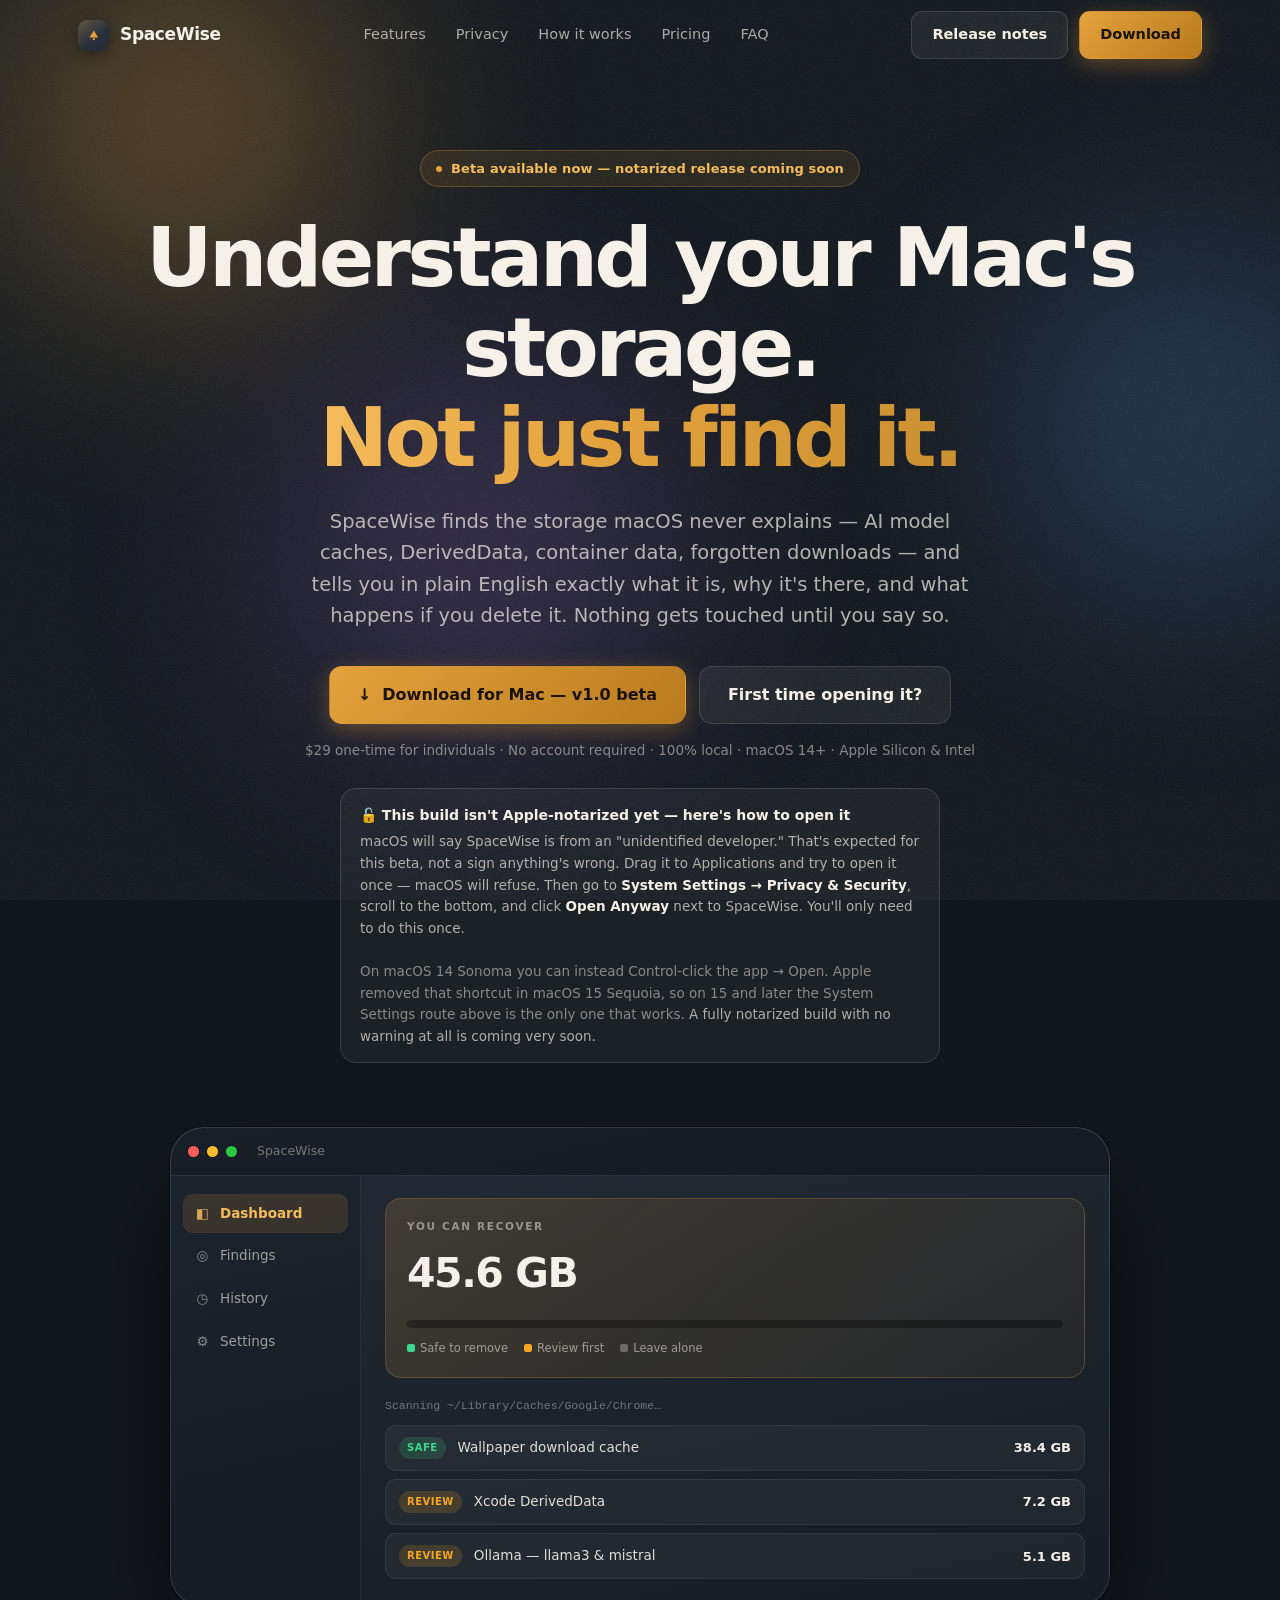
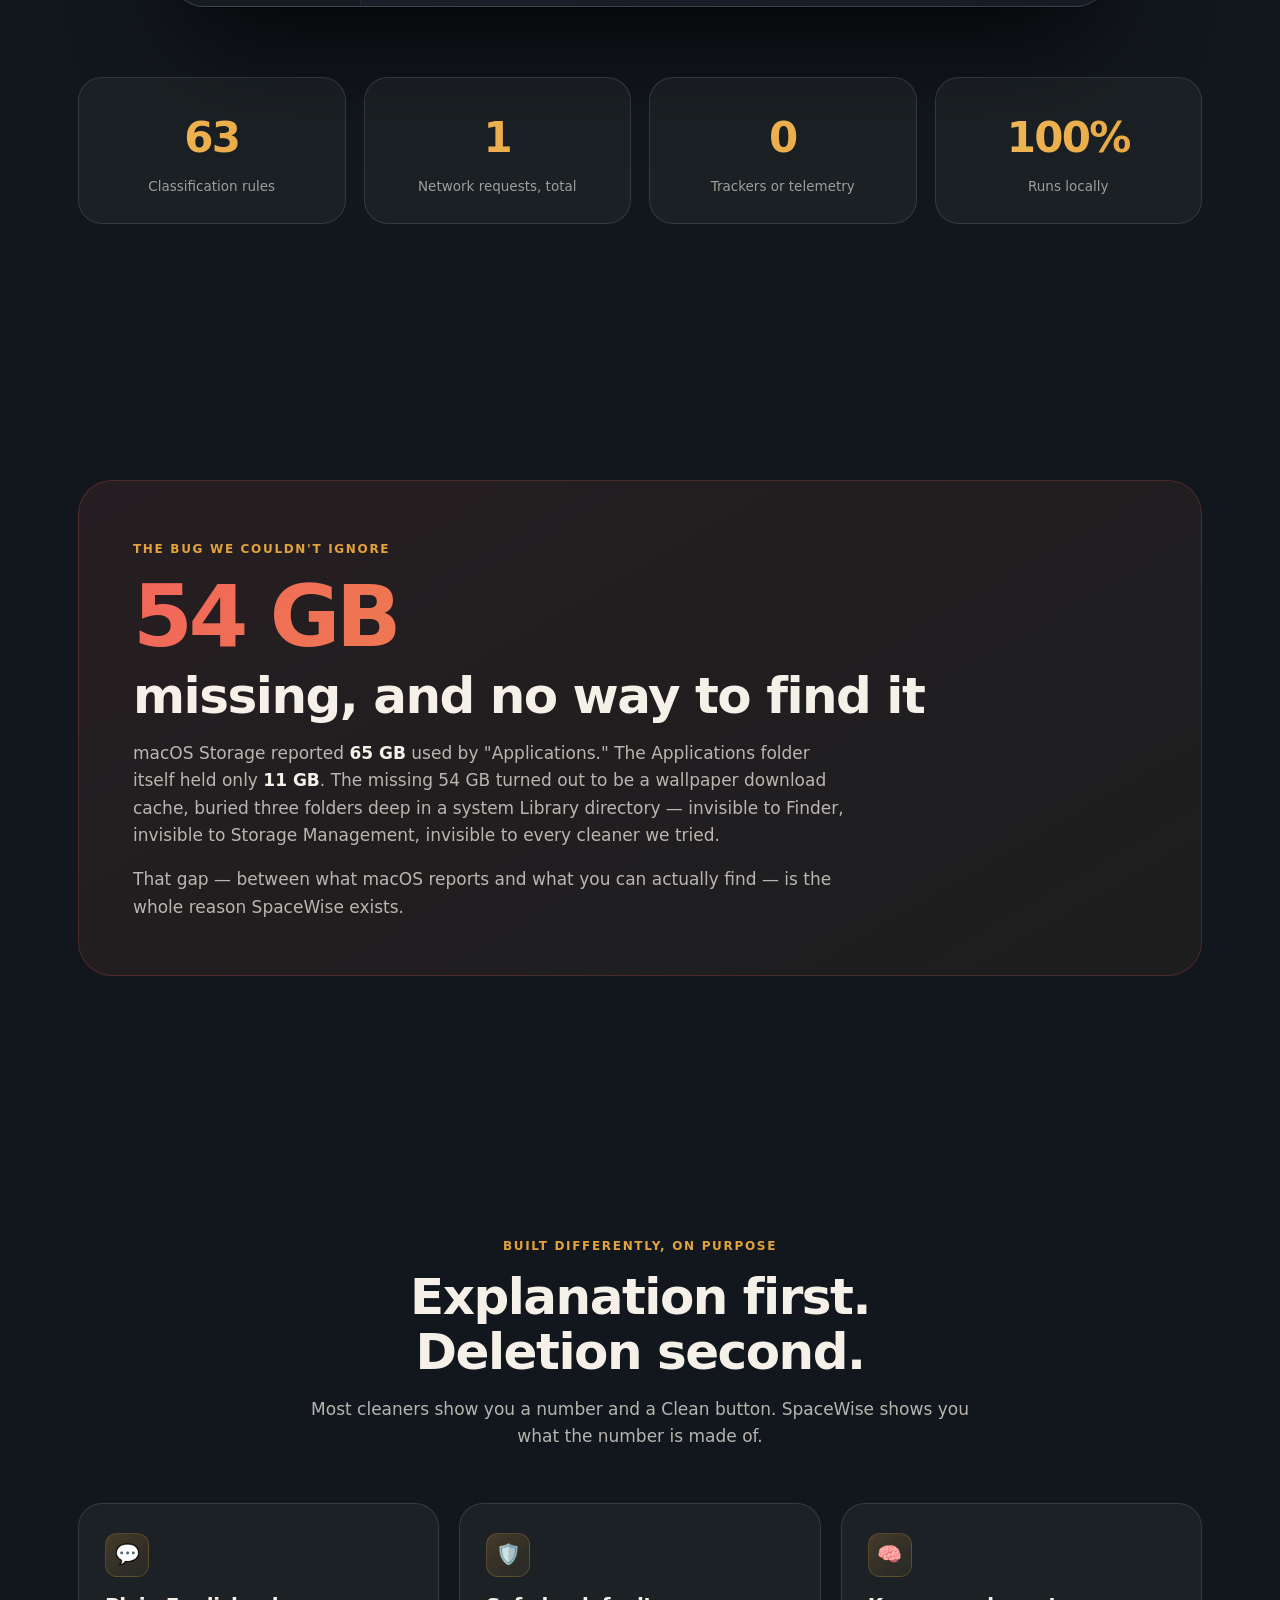
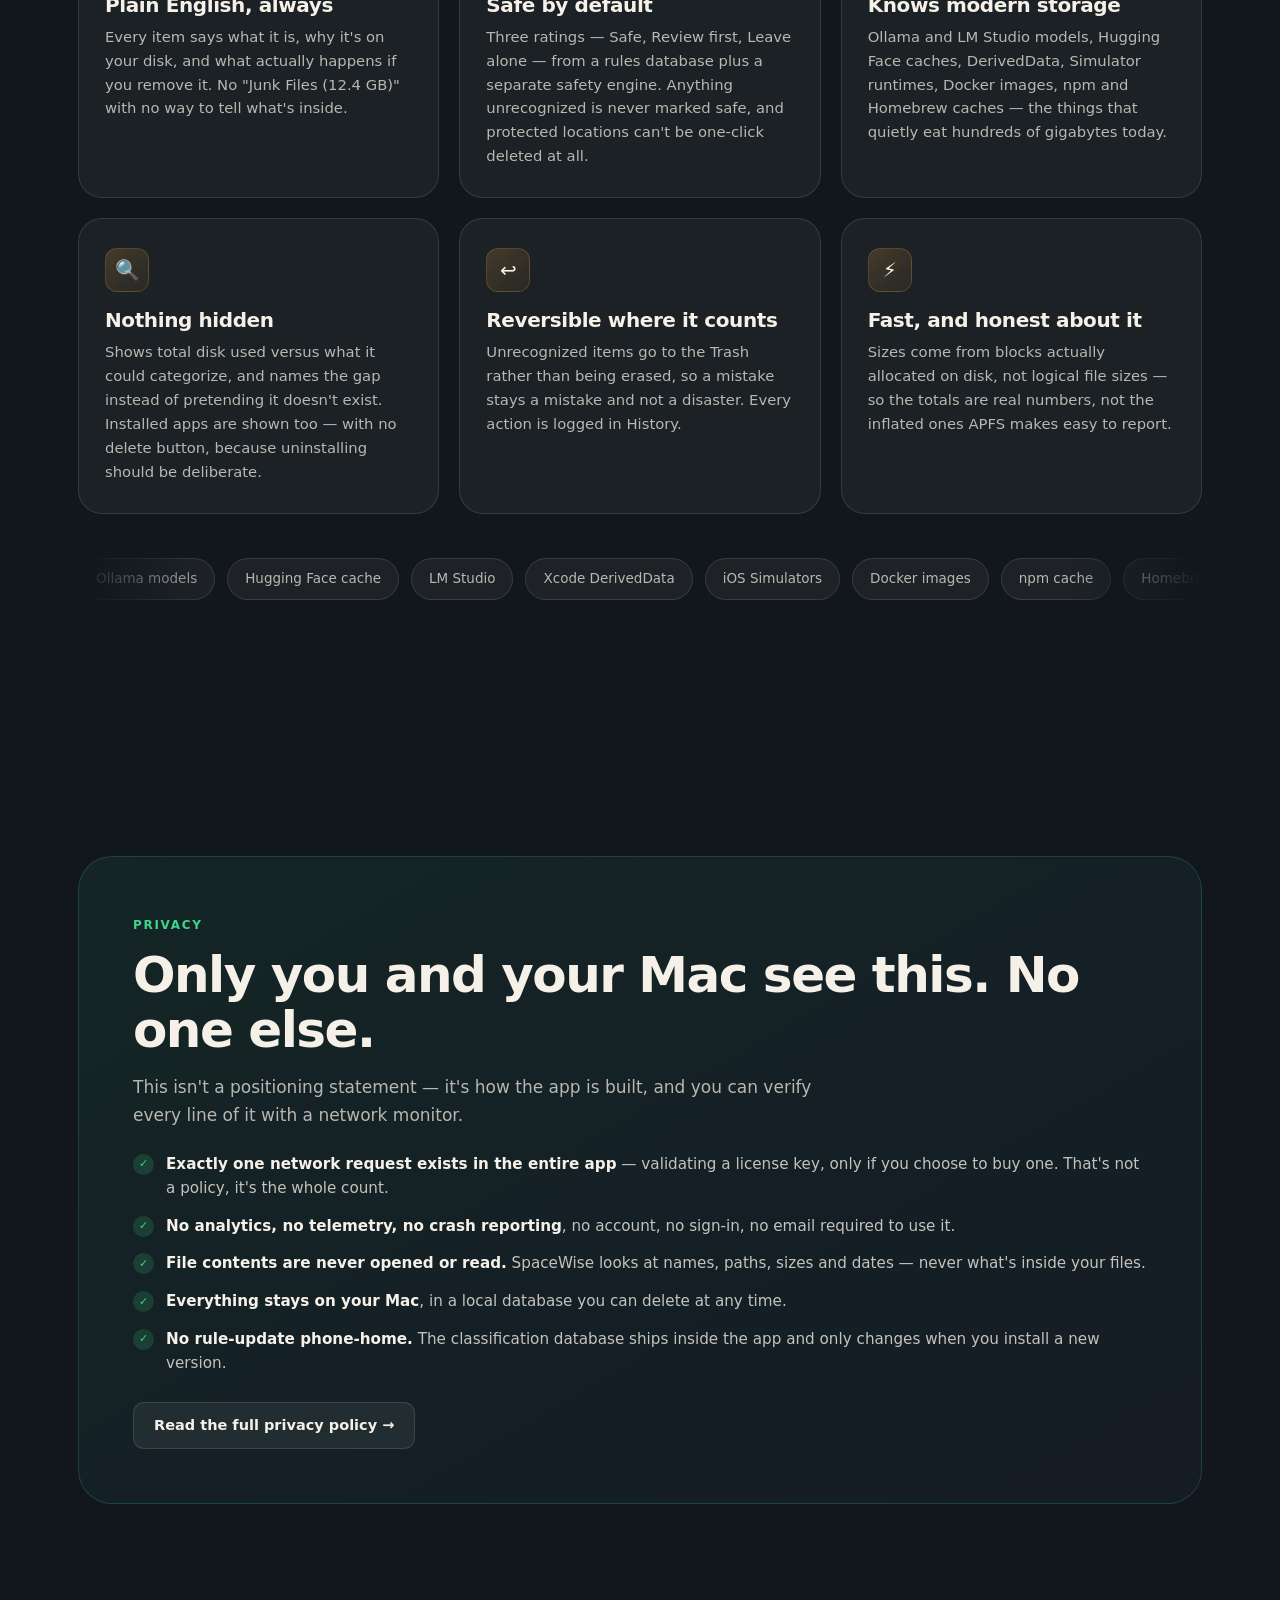
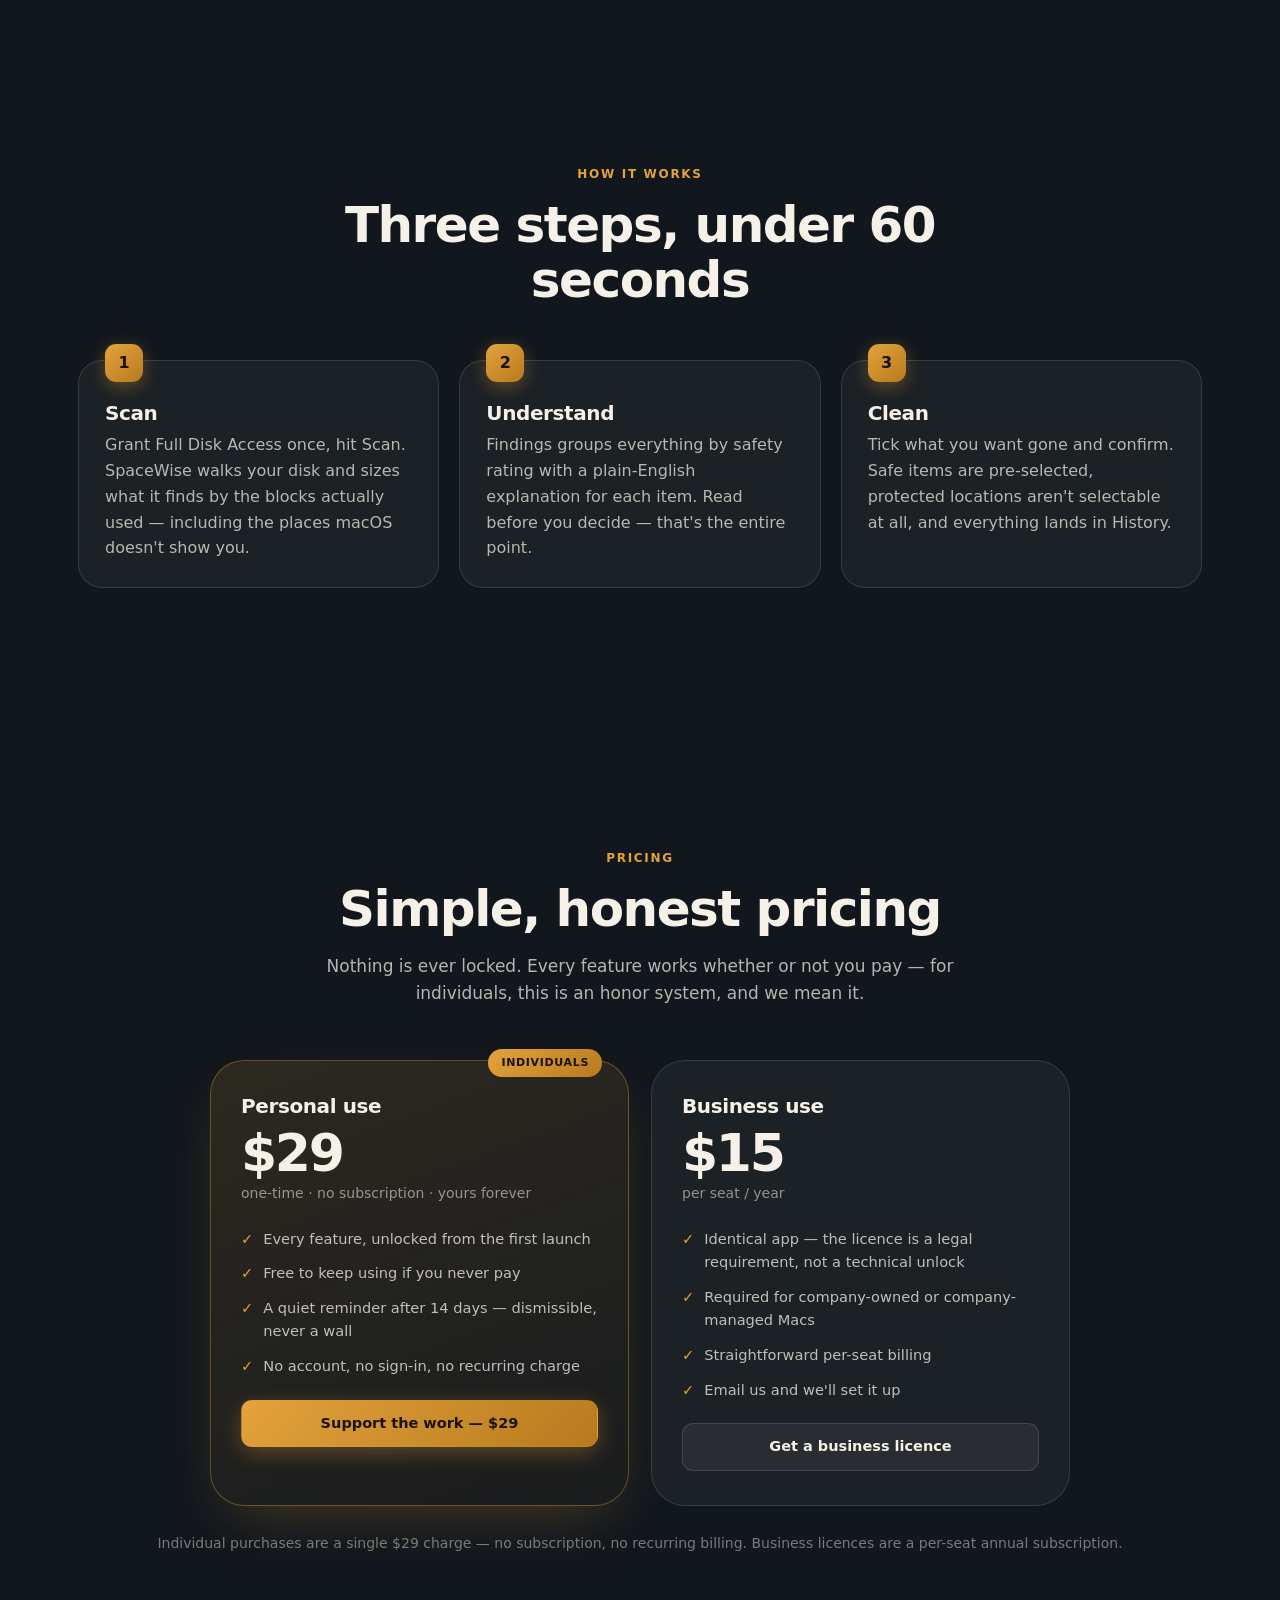
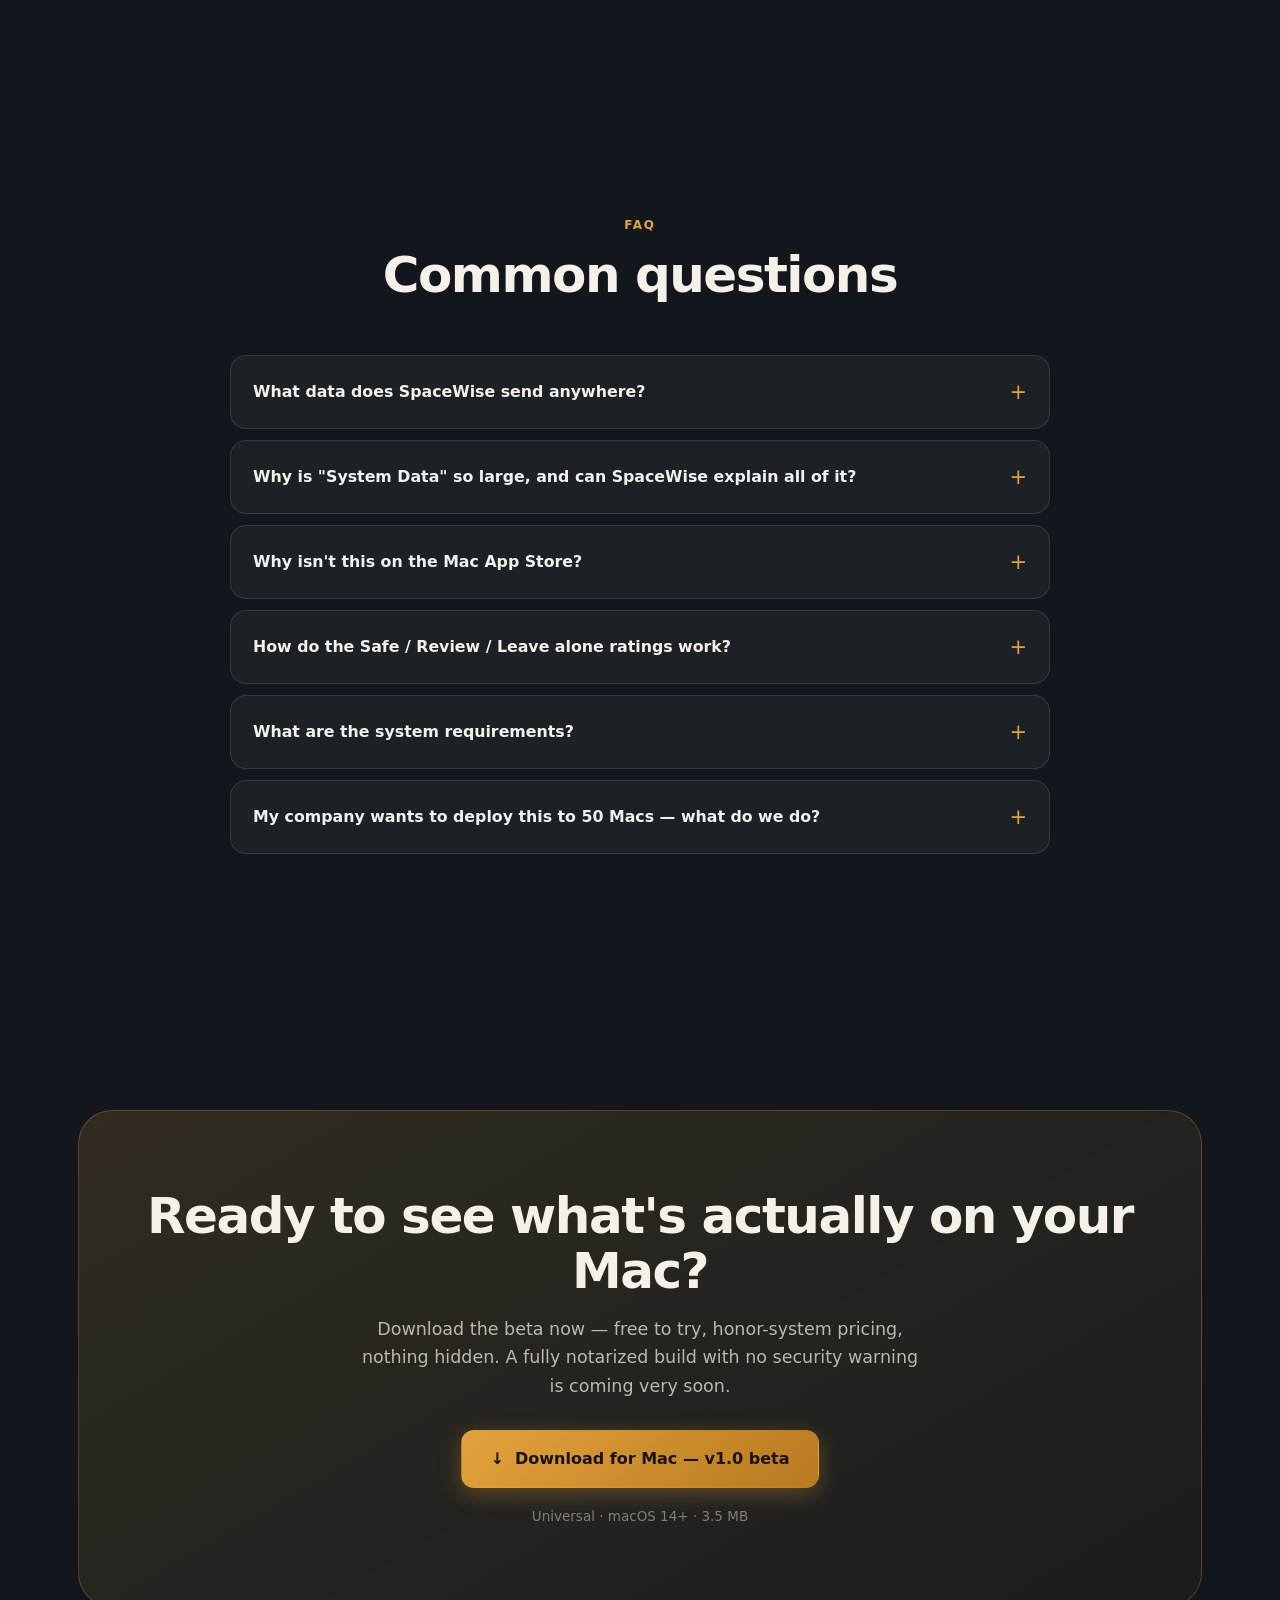
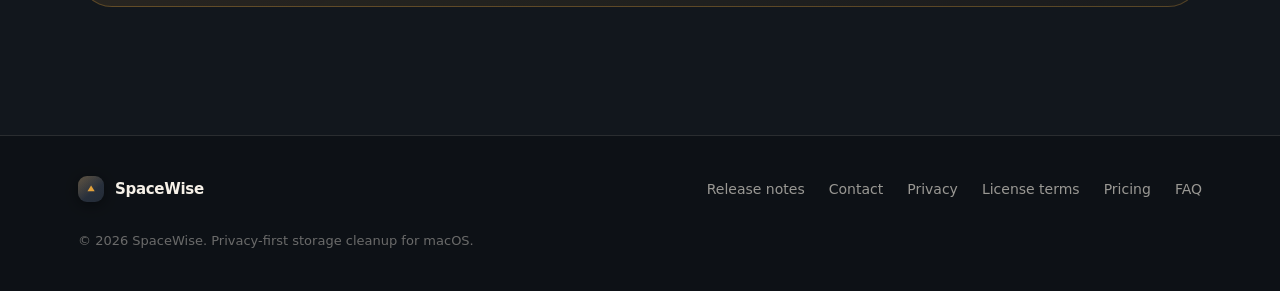
==== commit 4be161f1: "Fix install instructions for macOS 15+ Gatekeeper change" ====
--- a/index.html
+++ b/index.html
@@ -335,7 +335,7 @@
 
     <div class="gk rv rv-d4" id="gatekeeper">
       <div class="gk-t">🔓 This build isn't Apple-notarized yet — here's how to open it</div>
-      <p>macOS will say SpaceWise is from an "unidentified developer." That's expected for this beta, not a sign anything's wrong. <strong>Right-click (or Control-click) the app → Open → Open</strong> — you'll only need to do this once. Or go to <strong>System Settings → Privacy &amp; Security</strong> and click <strong>Open Anyway</strong>. A fully notarized build with no warning at all is coming very soon.</p>
+      <p>macOS will say SpaceWise is from an "unidentified developer." That's expected for this beta, not a sign anything's wrong. Drag it to Applications and try to open it once — macOS will refuse. Then go to <strong>System Settings → Privacy &amp; Security</strong>, scroll to the bottom, and click <strong>Open Anyway</strong> next to SpaceWise. You'll only need to do this once.<br><br><span style="color:rgba(246,241,232,.5)">On macOS 14 Sonoma you can instead Control-click the app → Open. Apple removed that shortcut in macOS 15 Sequoia, so on 15 and later the System Settings route above is the only one that works.</span> A fully notarized build with no warning at all is coming very soon.</p>
     </div>
 
     <!-- live scan simulation -->
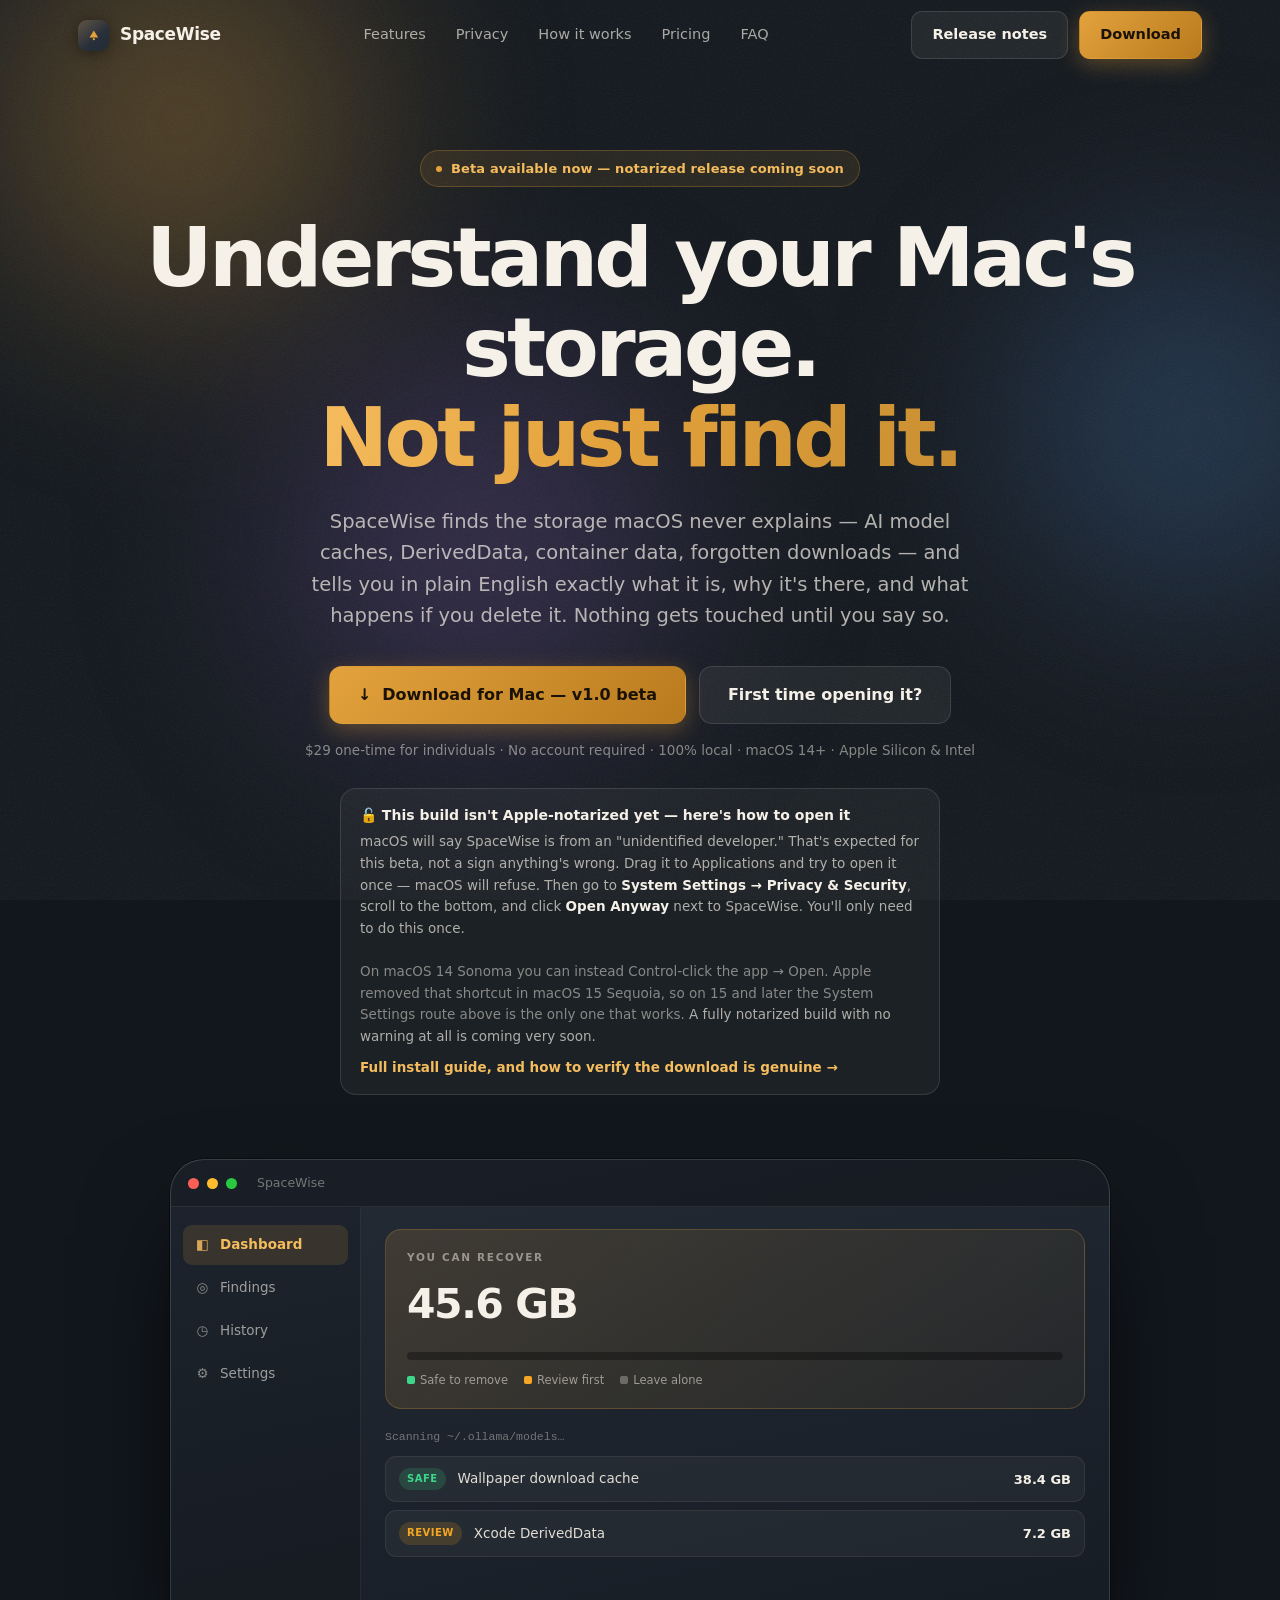
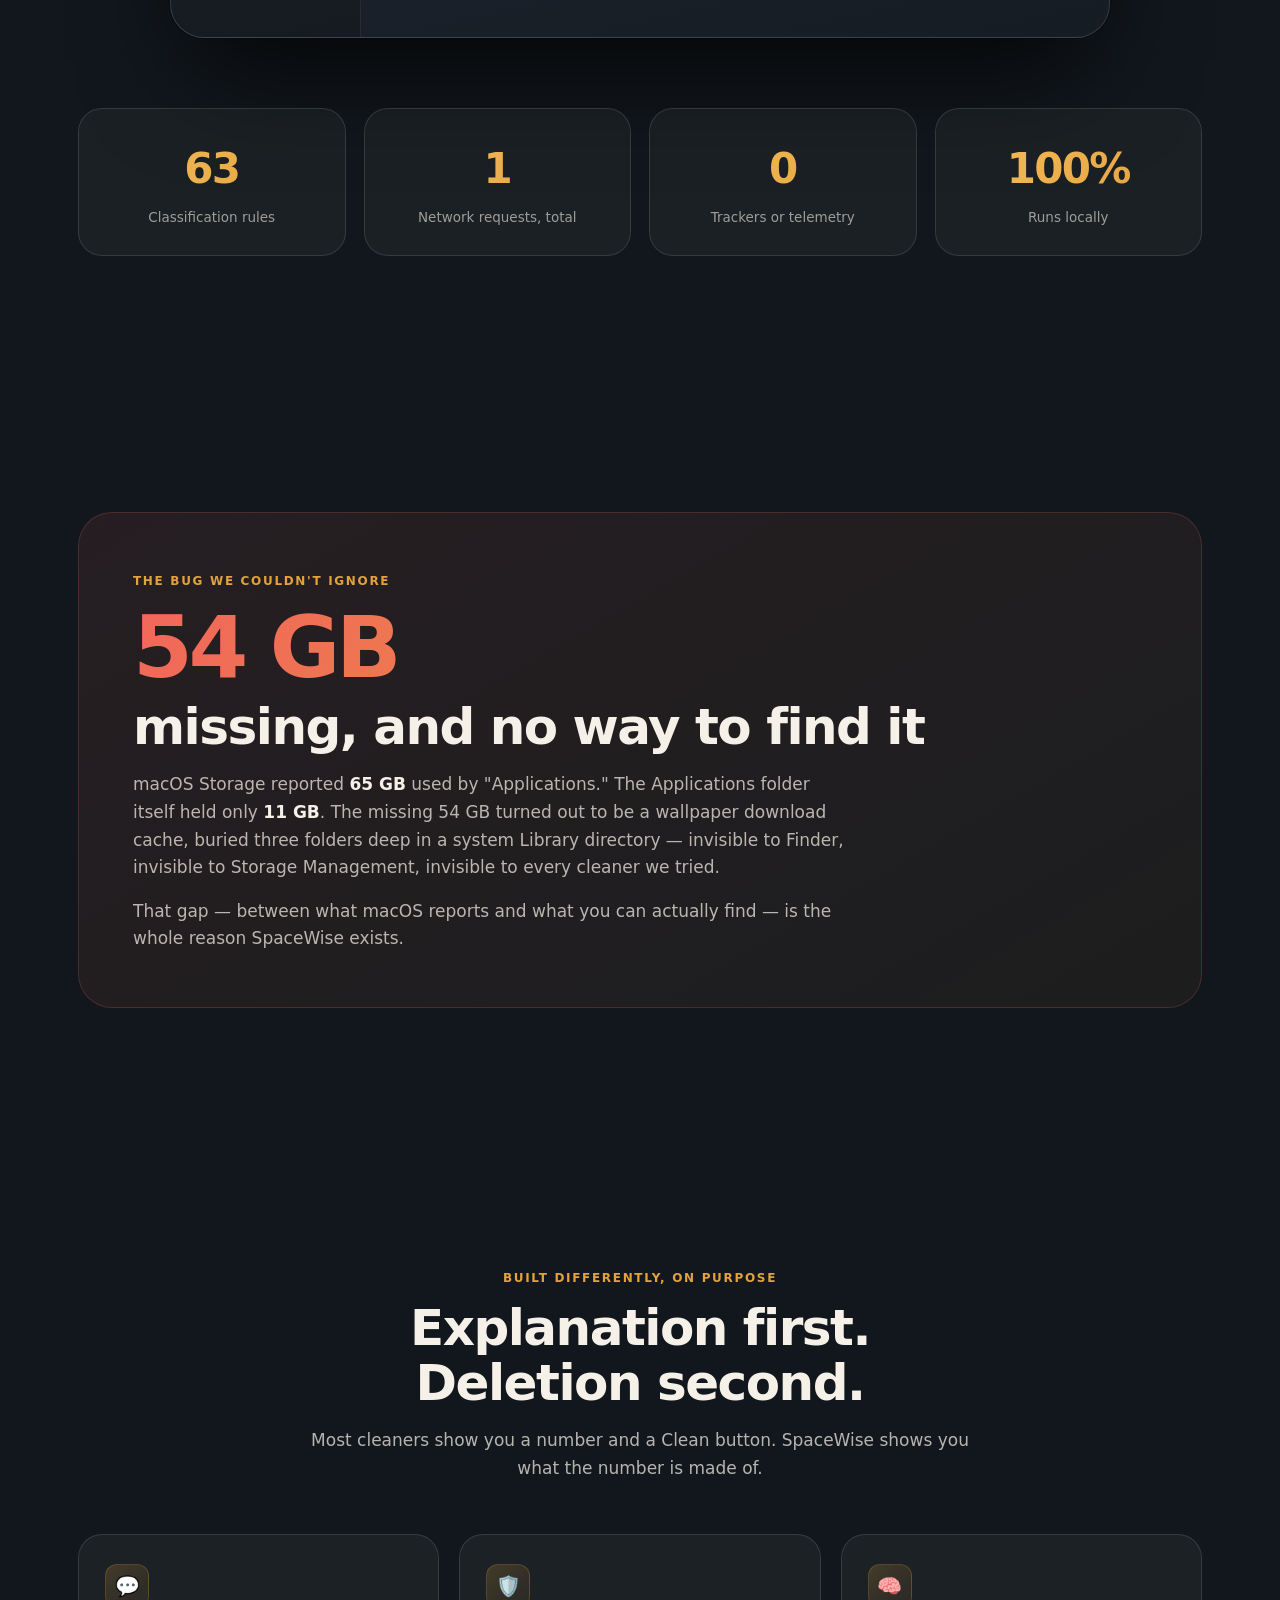
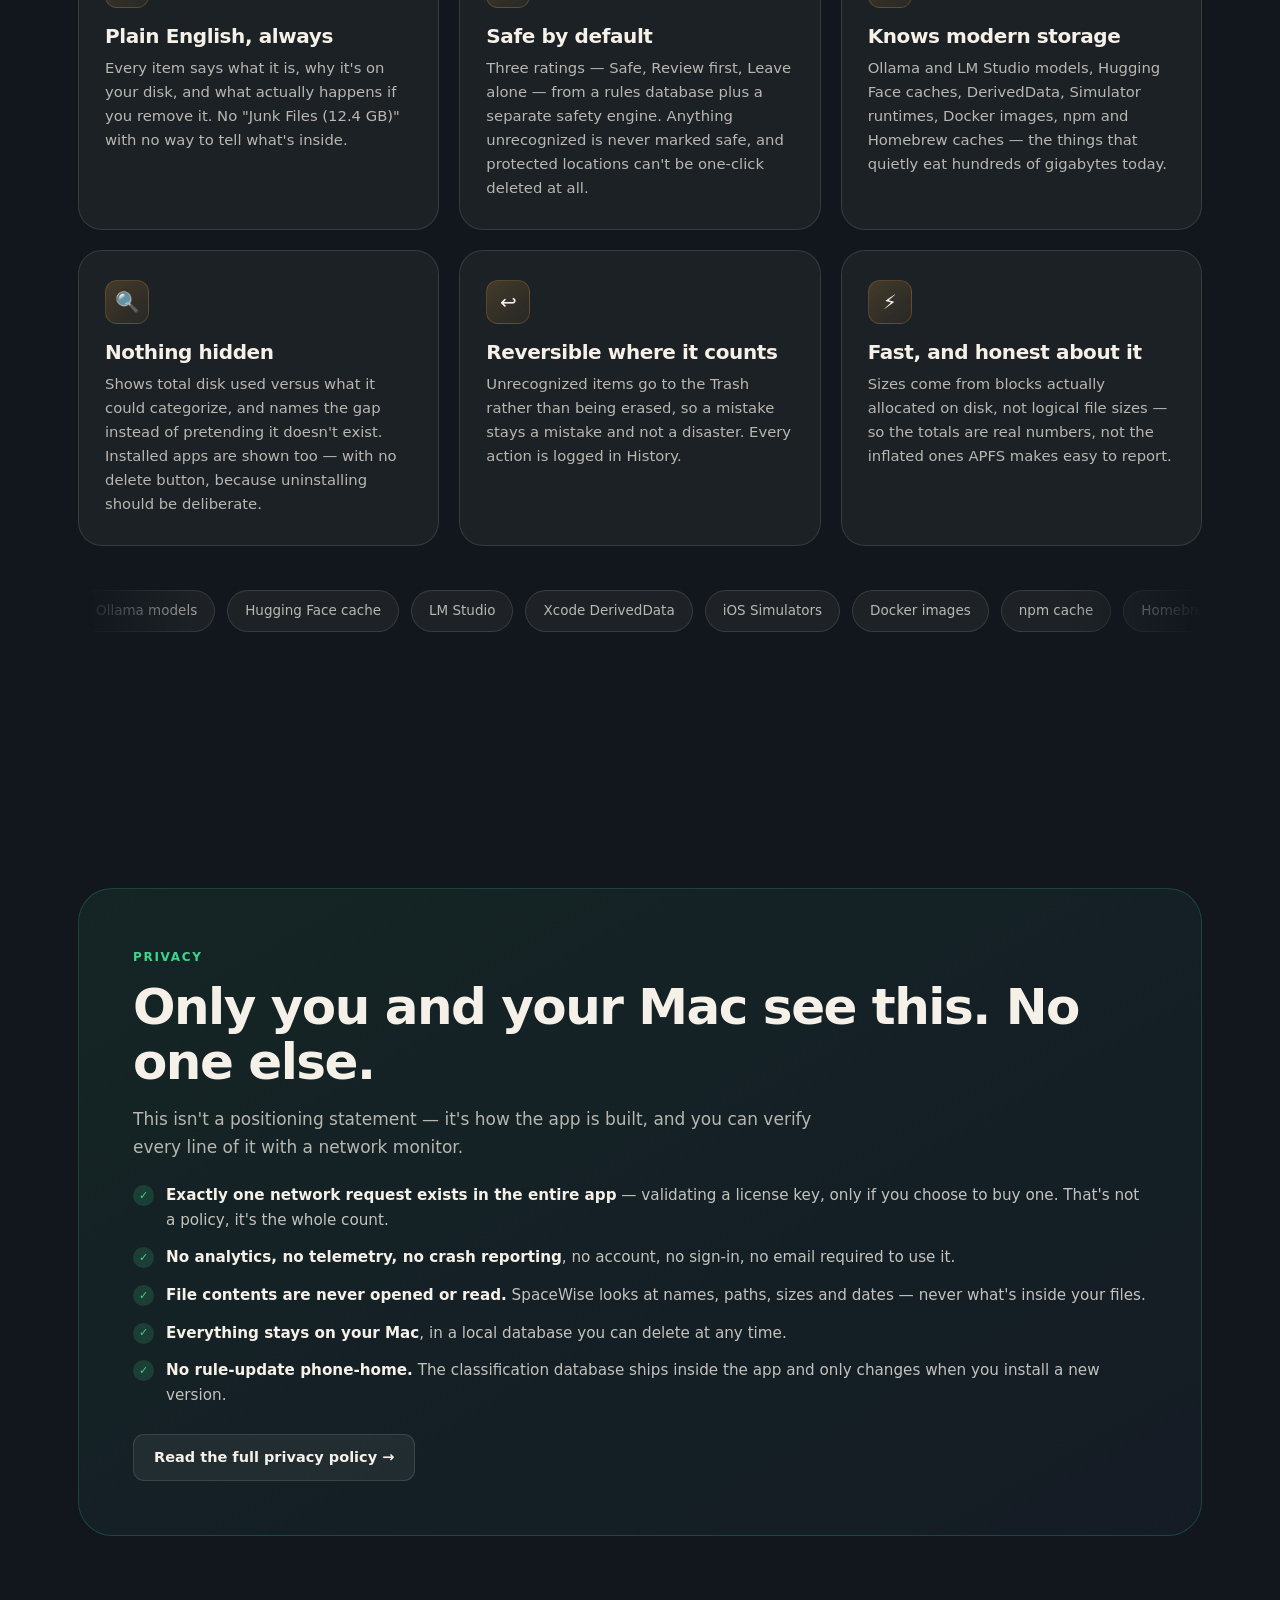
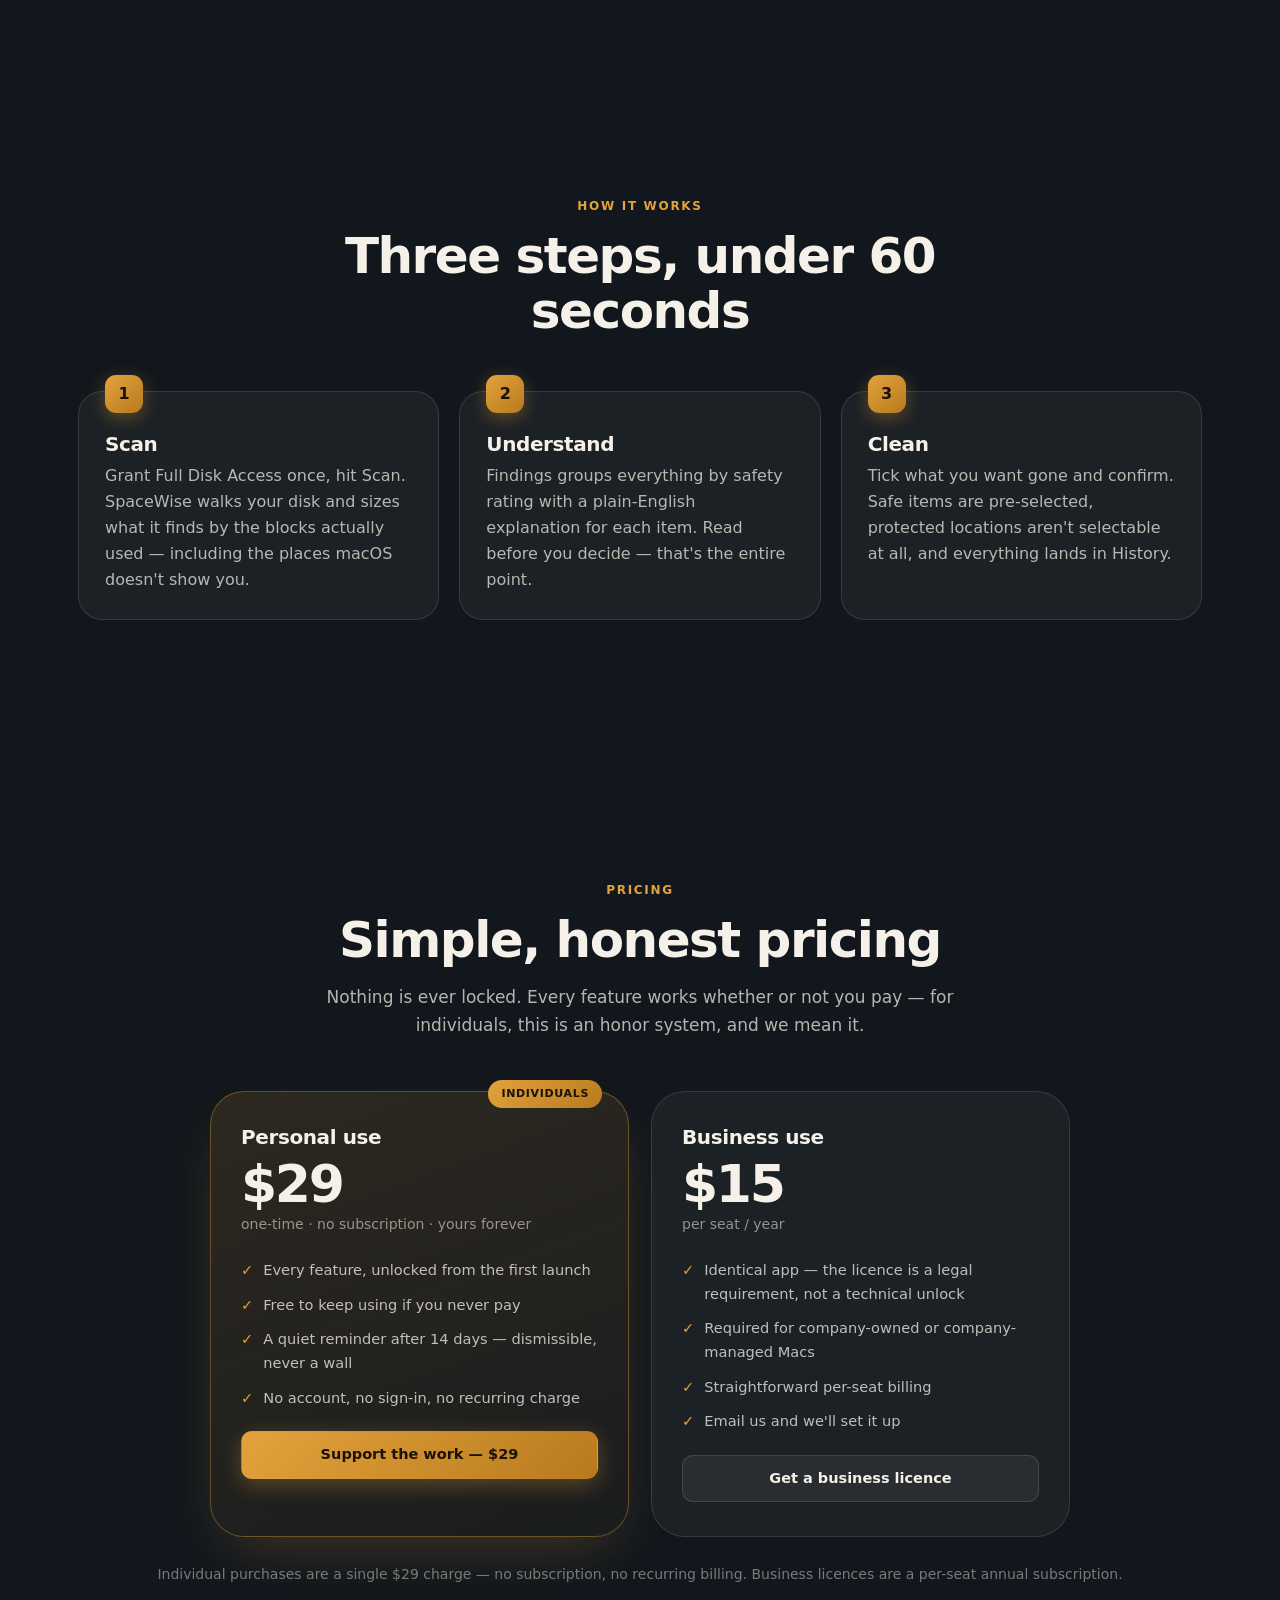
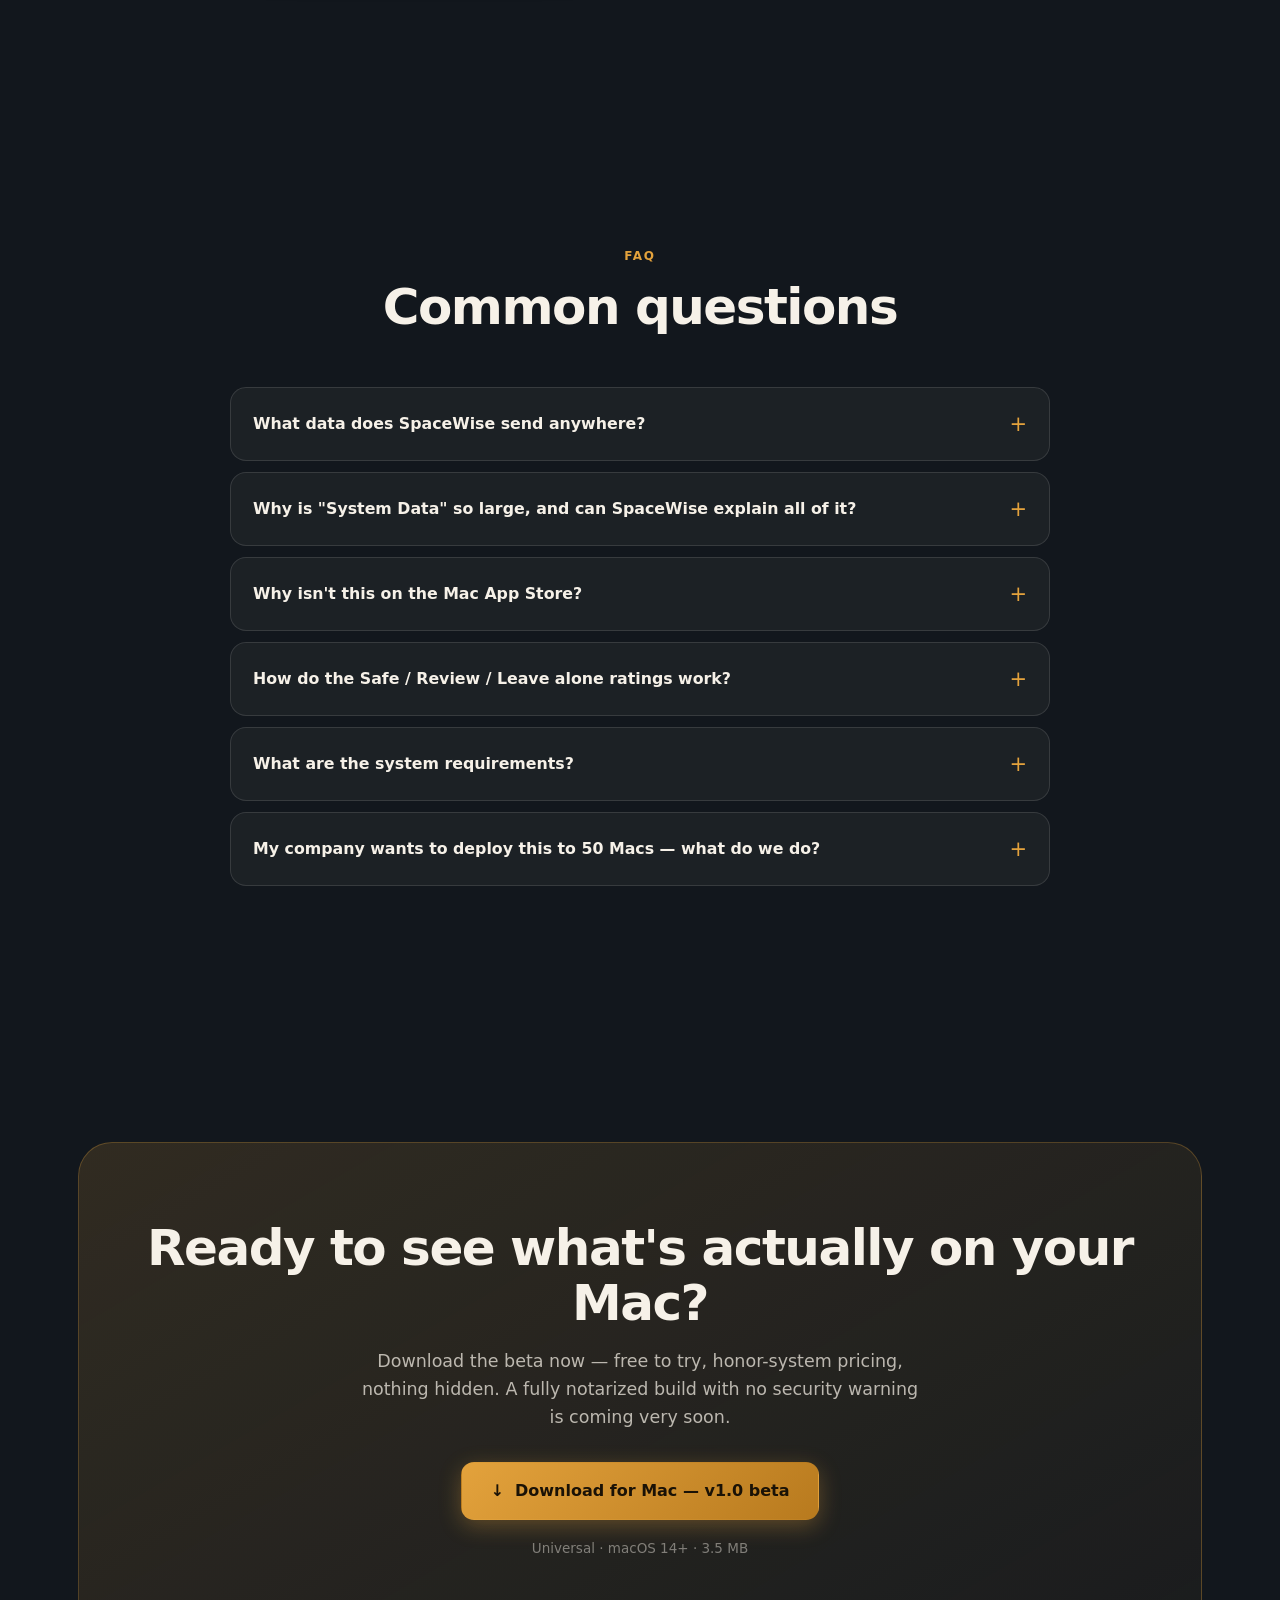
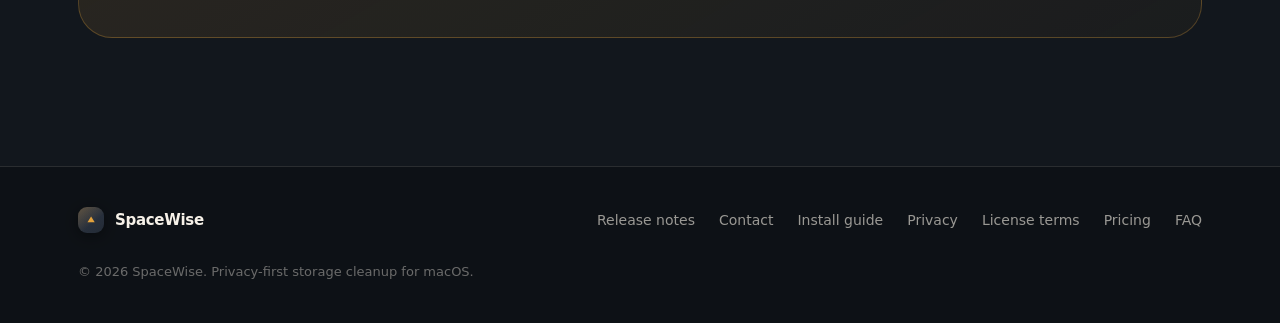
==== commit 318c2629: "Add install guide; rebrand legal pages; link install from landing page" ====
--- a/index.html
+++ b/index.html
@@ -329,13 +329,14 @@
     <p class="lede rv rv-d2">SpaceWise finds the storage macOS never explains — AI model caches, DerivedData, container data, forgotten downloads — and tells you in plain English exactly what it is, why it's there, and what happens if you delete it. Nothing gets touched until you say so.</p>
     <div class="hero-actions rv rv-d3">
       <a class="btn btn-primary btn-lg" href="https://github.com/crawler-ebic/spacewise-site/releases/download/v1.0-beta/SpaceWise-1.0-beta.dmg">↓&nbsp; Download for Mac — v1.0 beta</a>
-      <a class="btn btn-ghost btn-lg" href="#gatekeeper">First time opening it?</a>
+      <a class="btn btn-ghost btn-lg" href="install.html">First time opening it?</a>
     </div>
     <p class="hero-note rv rv-d3">$29 one-time for individuals · No account required · 100% local · macOS 14+ · Apple Silicon &amp; Intel</p>
 
     <div class="gk rv rv-d4" id="gatekeeper">
       <div class="gk-t">🔓 This build isn't Apple-notarized yet — here's how to open it</div>
       <p>macOS will say SpaceWise is from an "unidentified developer." That's expected for this beta, not a sign anything's wrong. Drag it to Applications and try to open it once — macOS will refuse. Then go to <strong>System Settings → Privacy &amp; Security</strong>, scroll to the bottom, and click <strong>Open Anyway</strong> next to SpaceWise. You'll only need to do this once.<br><br><span style="color:rgba(246,241,232,.5)">On macOS 14 Sonoma you can instead Control-click the app → Open. Apple removed that shortcut in macOS 15 Sequoia, so on 15 and later the System Settings route above is the only one that works.</span> A fully notarized build with no warning at all is coming very soon.</p>
+        <p style="margin:10px 0 0;font-size:13.5px"><a href="install.html" style="color:var(--coral-lit);text-decoration:none;font-weight:600">Full install guide, and how to verify the download is genuine →</a></p>
     </div>
 
     <!-- live scan simulation -->
@@ -536,6 +537,7 @@
     <div class="flinks">
       <a href="https://github.com/crawler-ebic/spacewise-site/releases/tag/v1.0-beta" target="_blank" rel="noopener">Release notes</a>
       <a href="mailto:asamy0754@gmail.com">Contact</a>
+      <a href="install.html">Install guide</a>
       <a href="privacy.html">Privacy</a>
       <a href="eula.html">License terms</a>
       <a href="#pricing">Pricing</a>
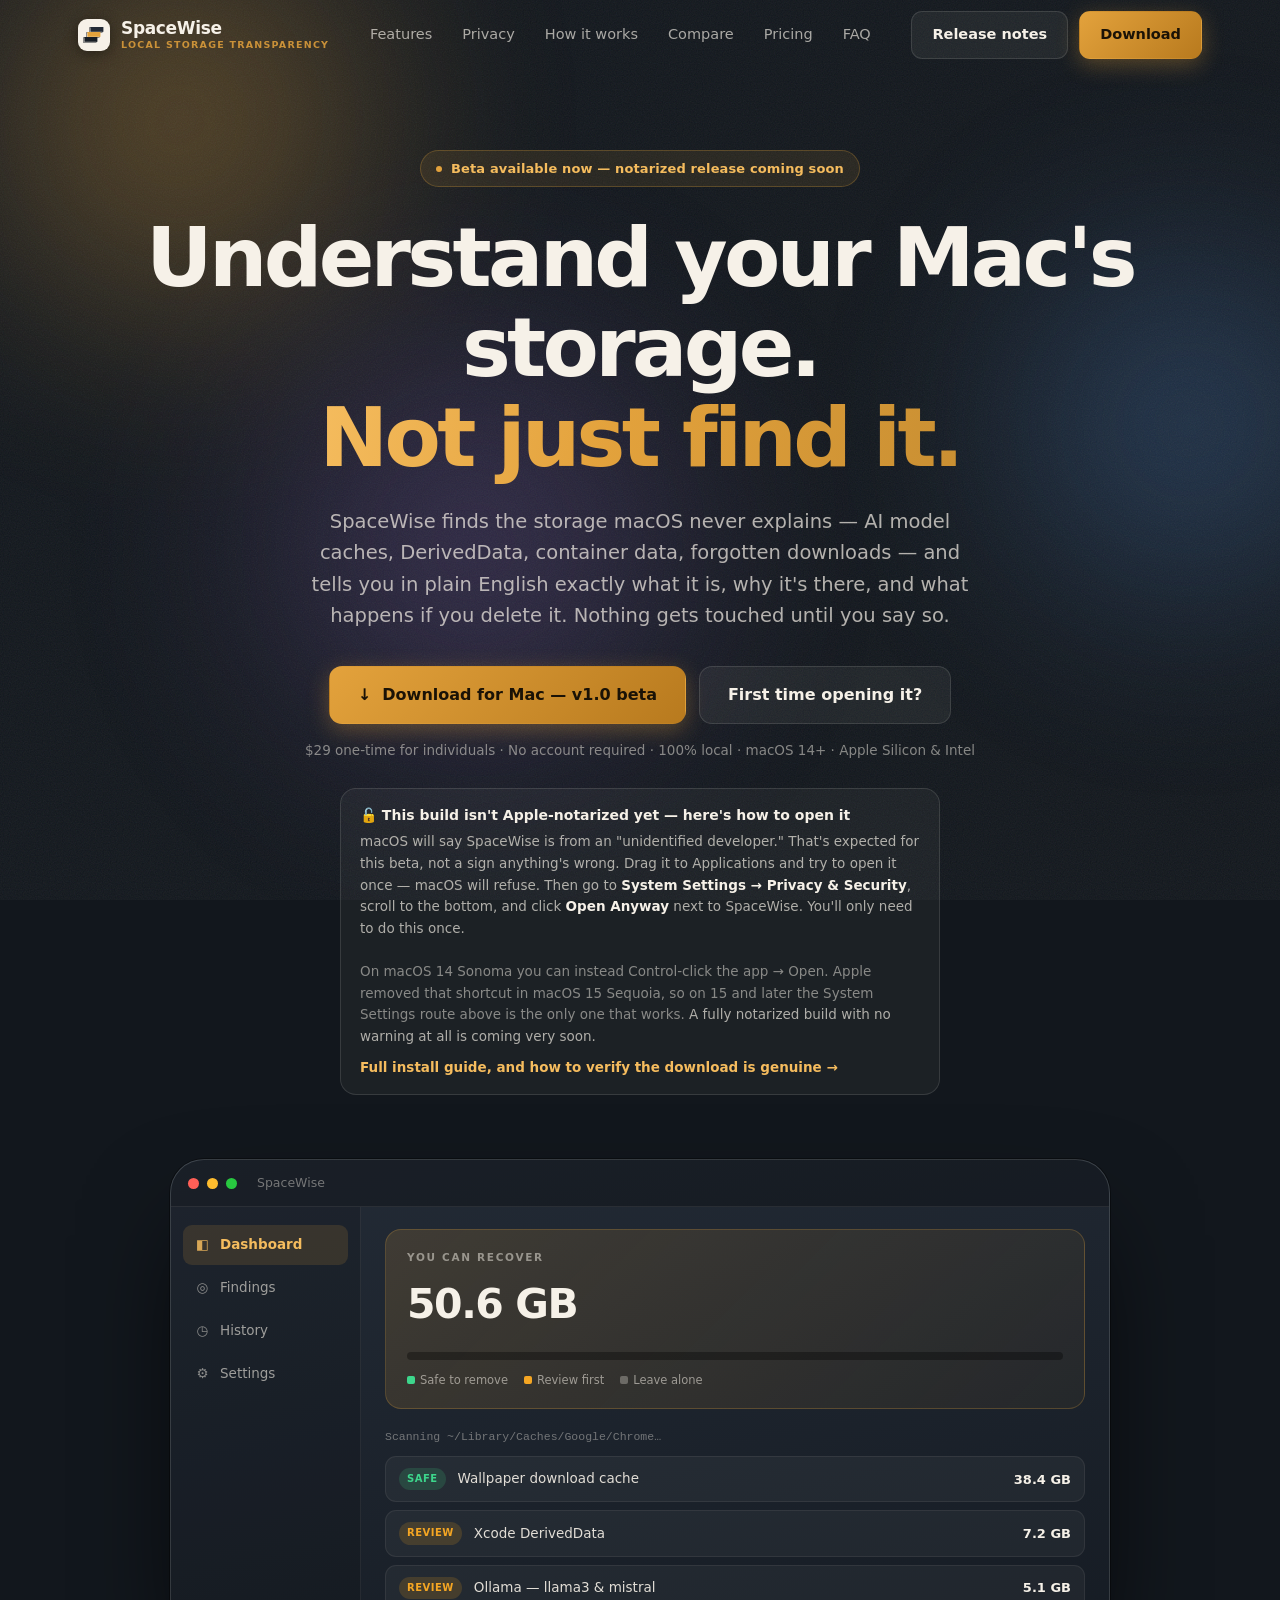
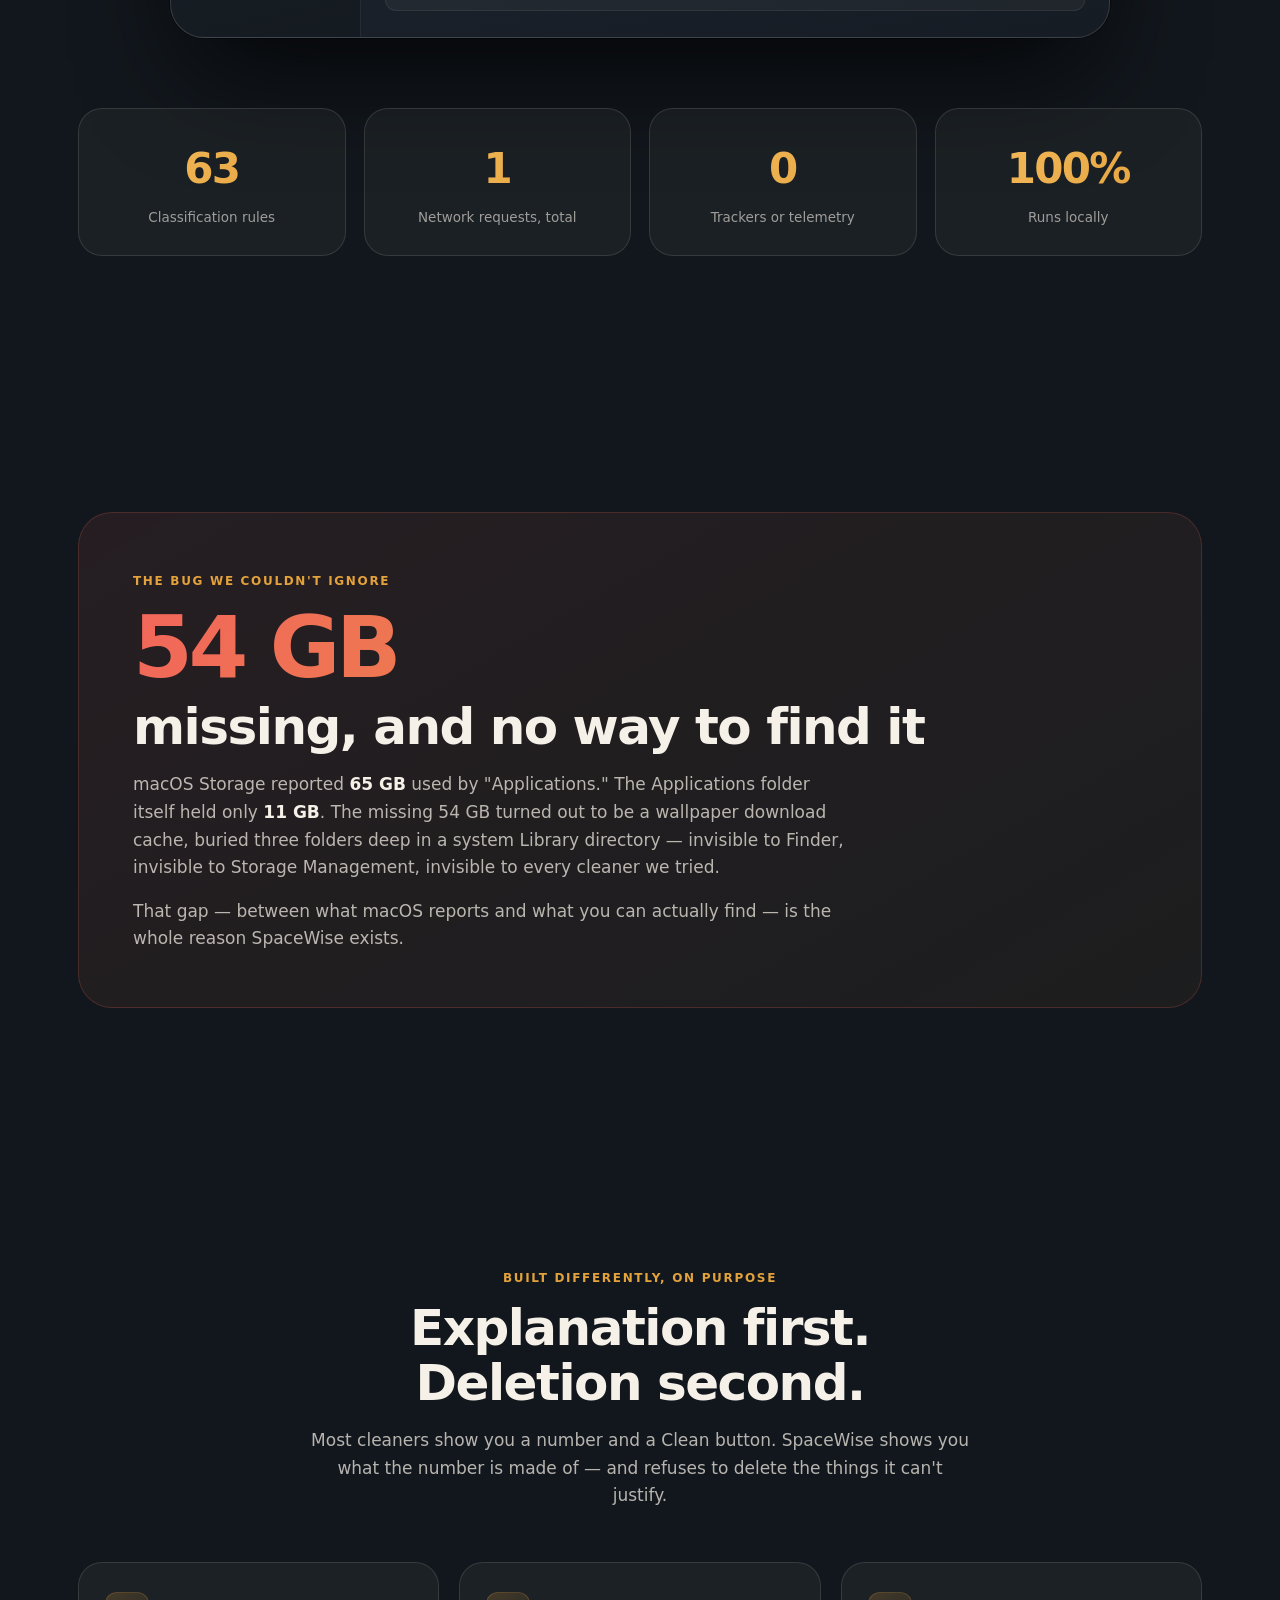
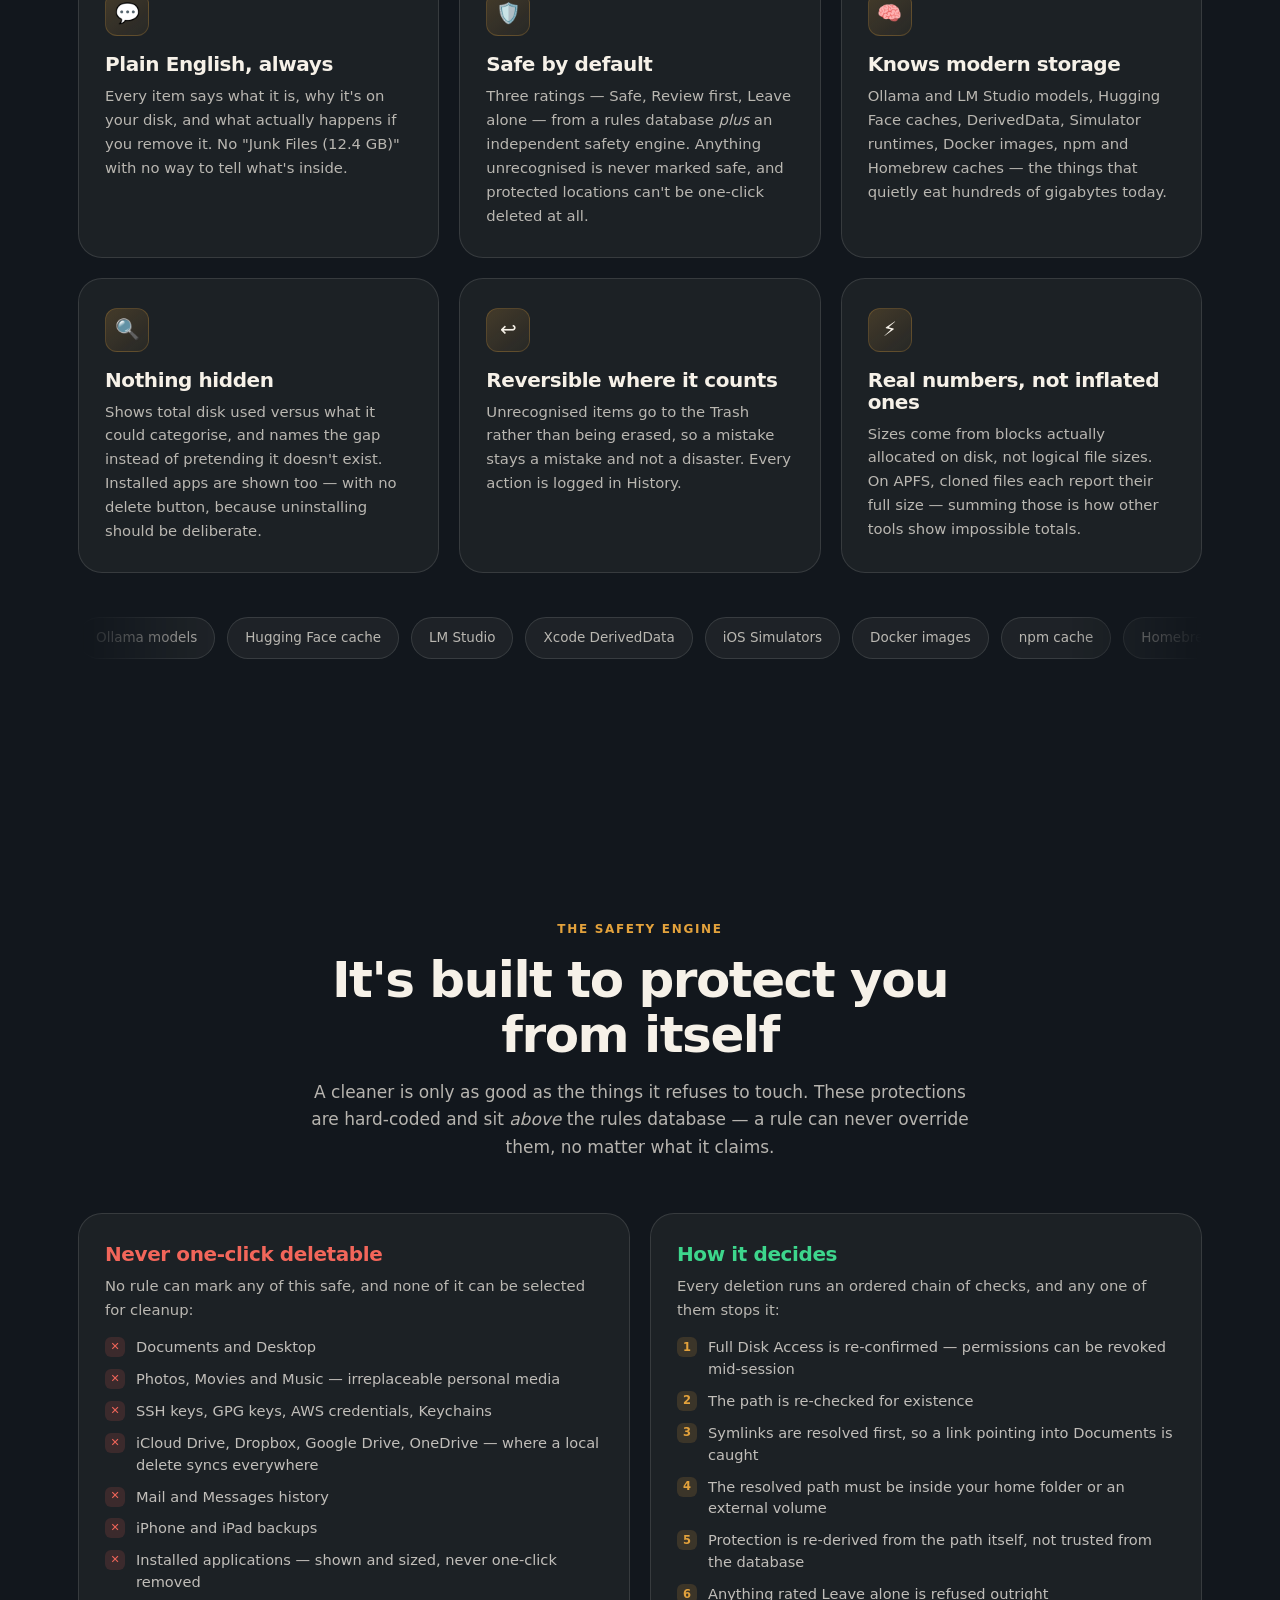
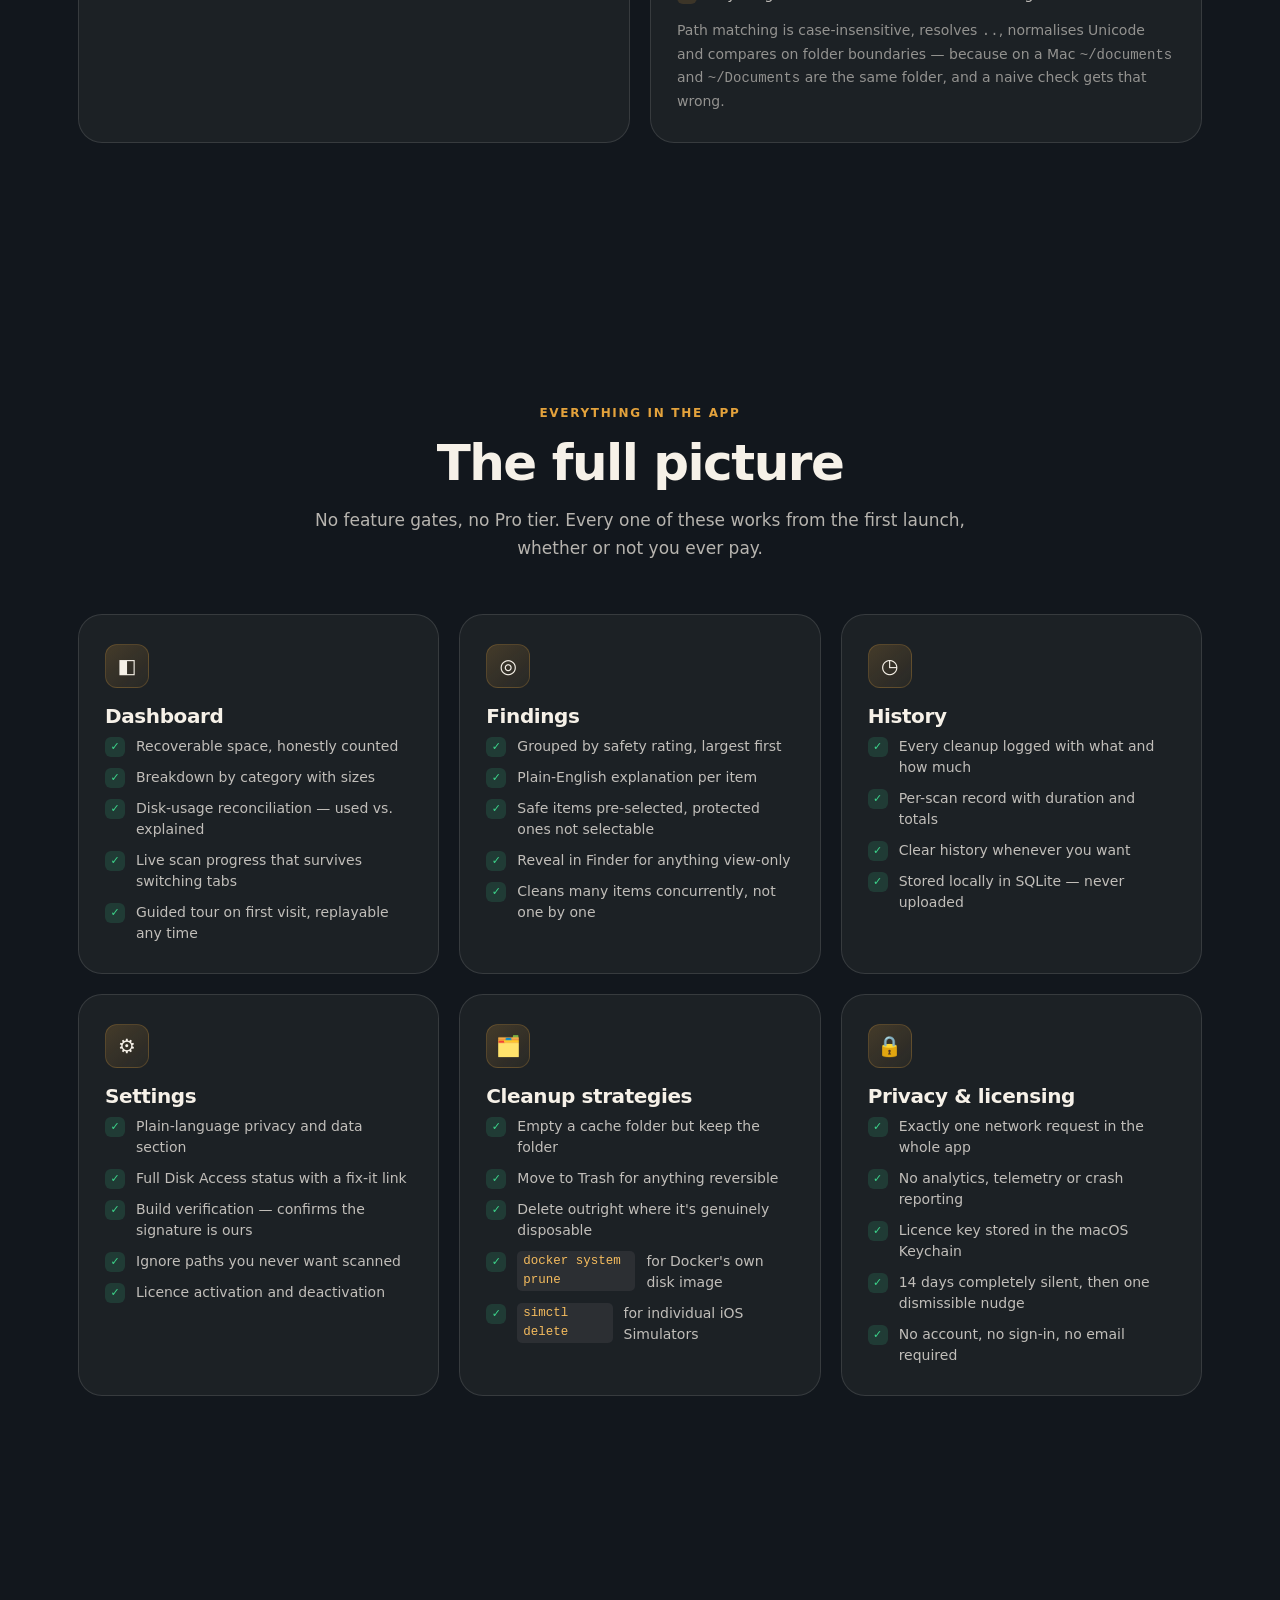
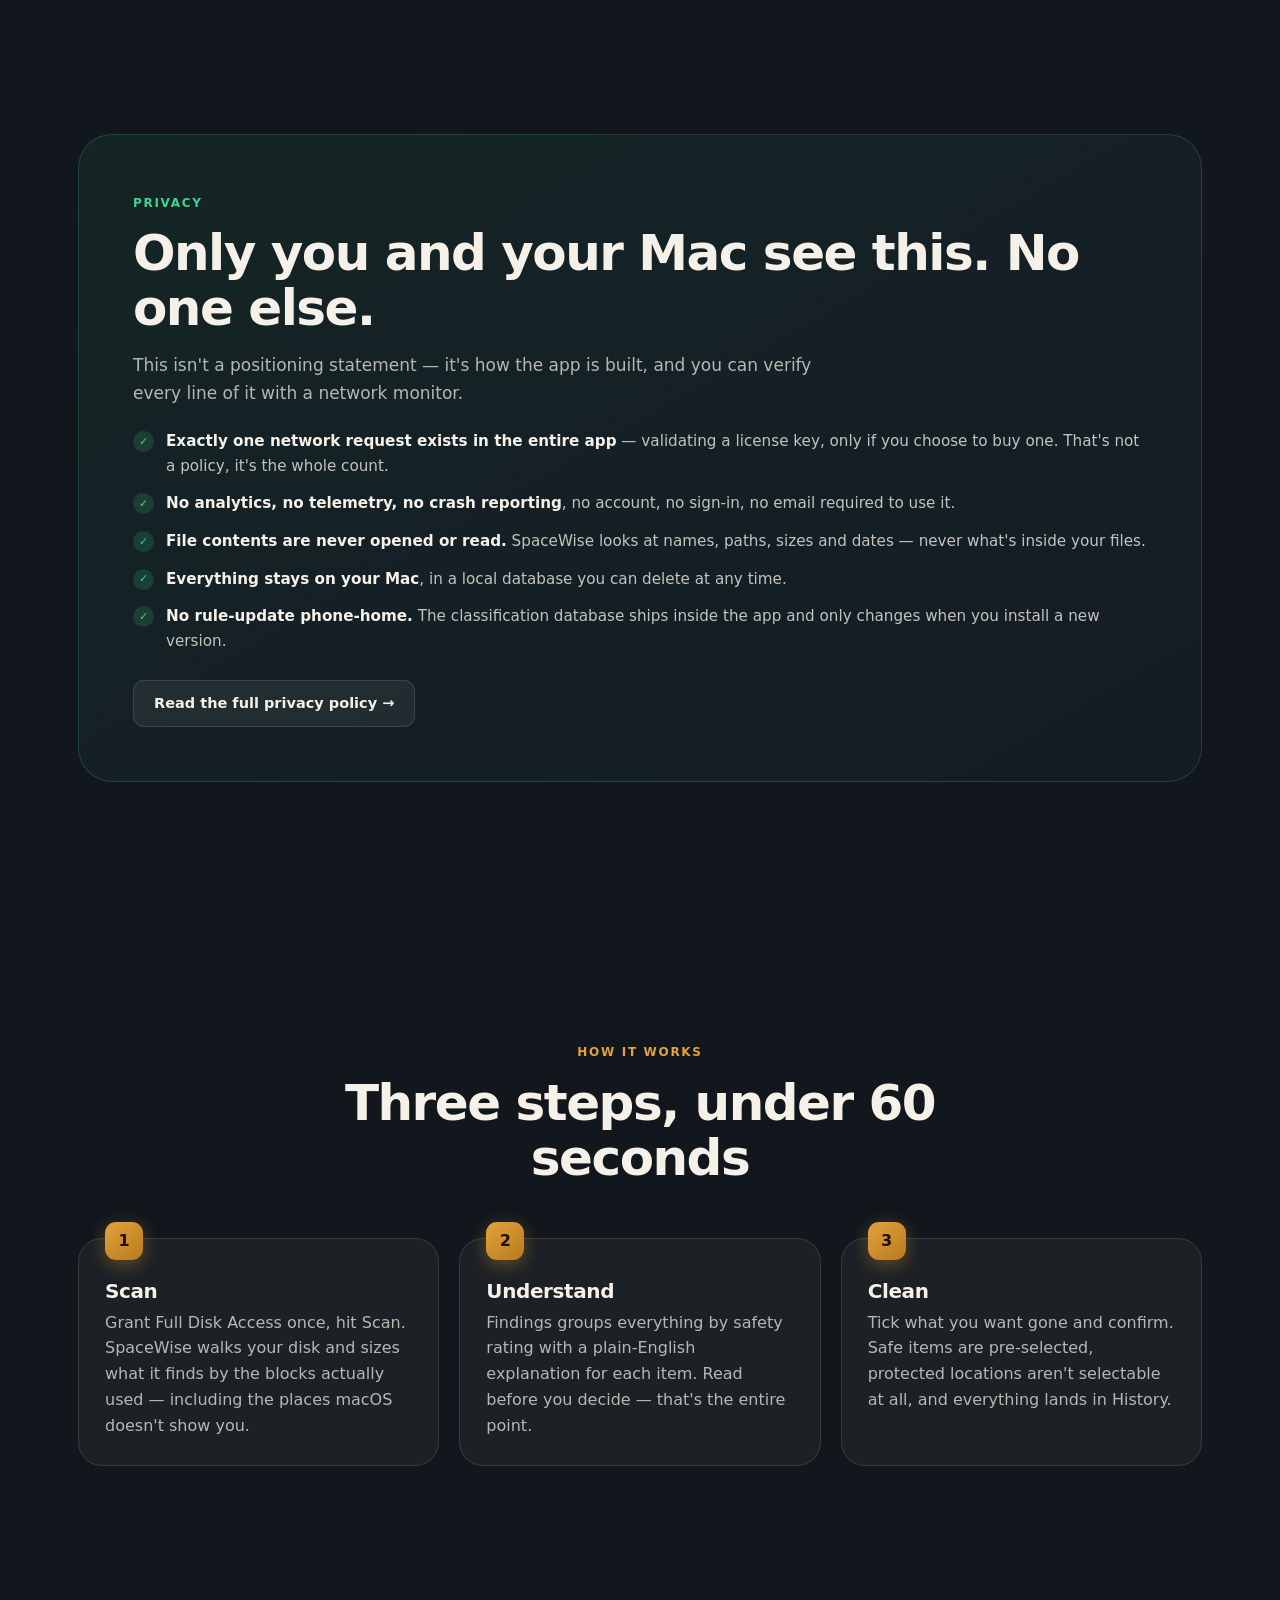
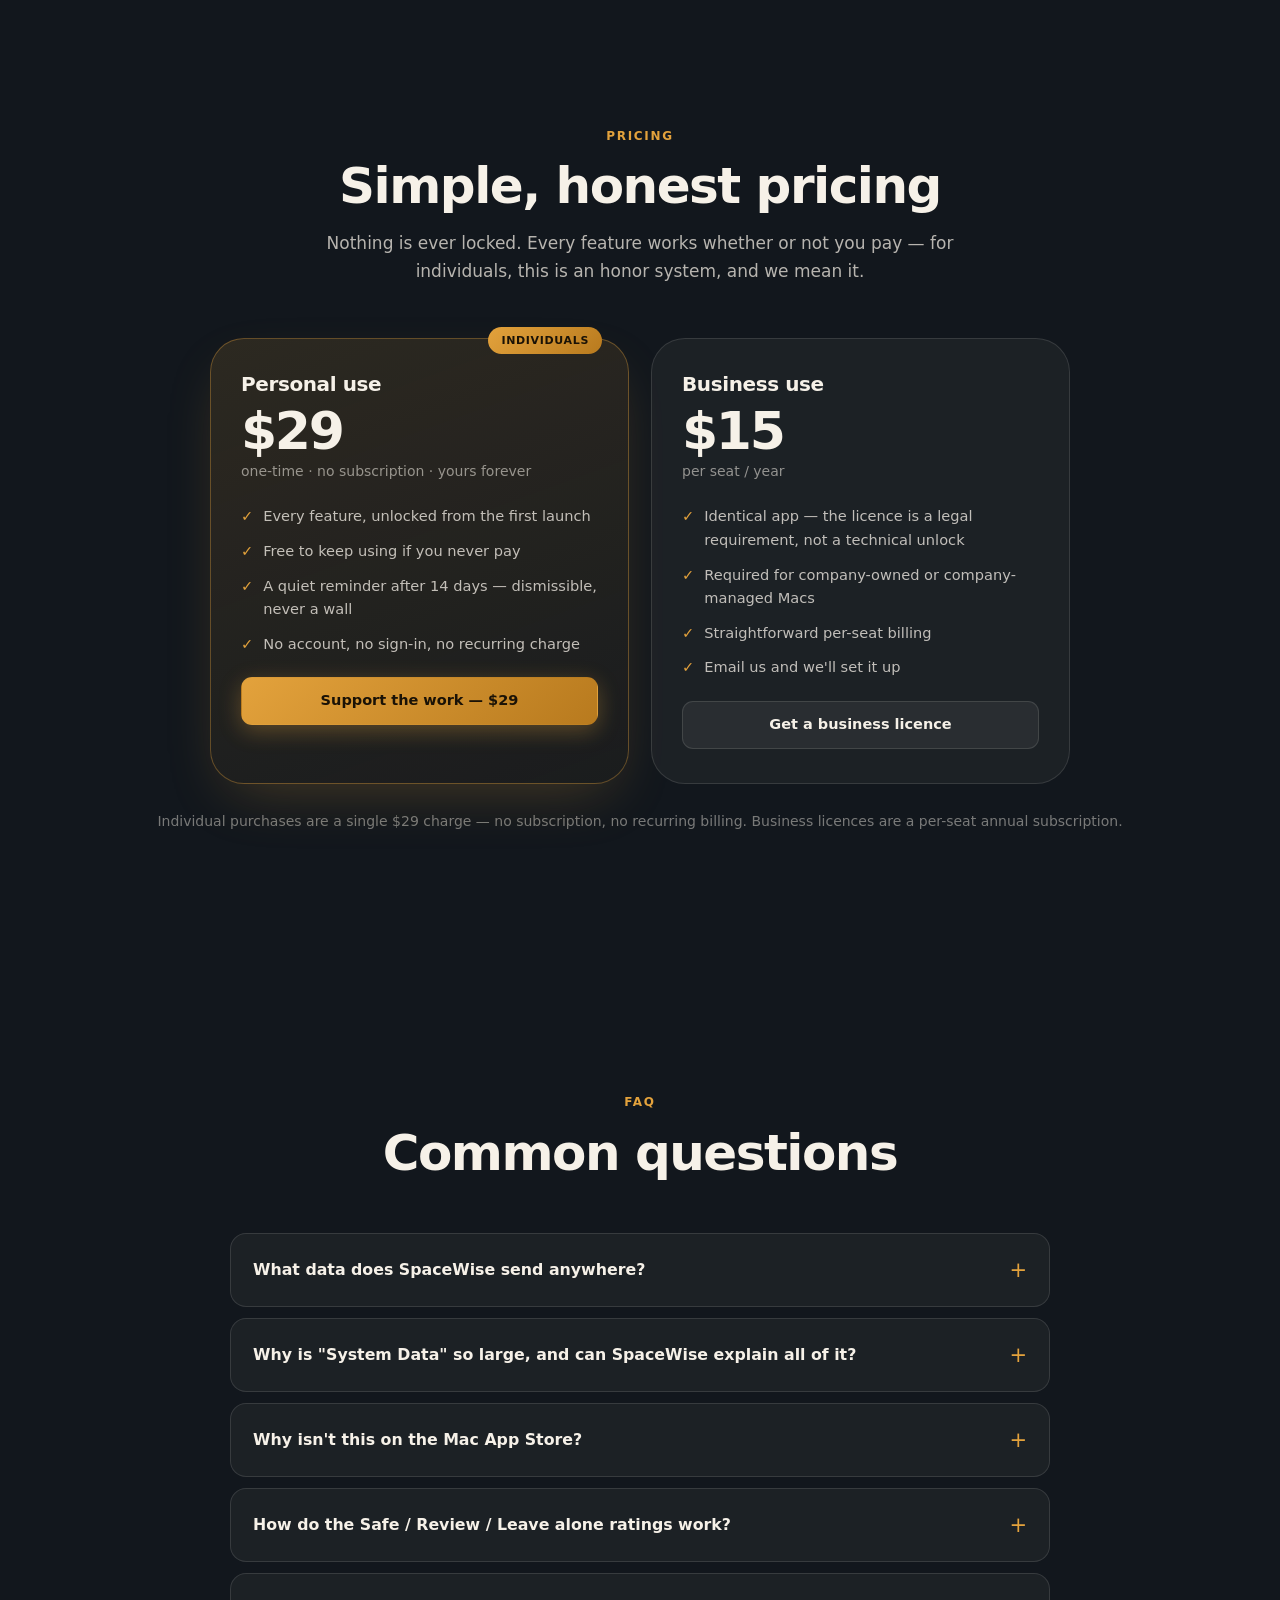
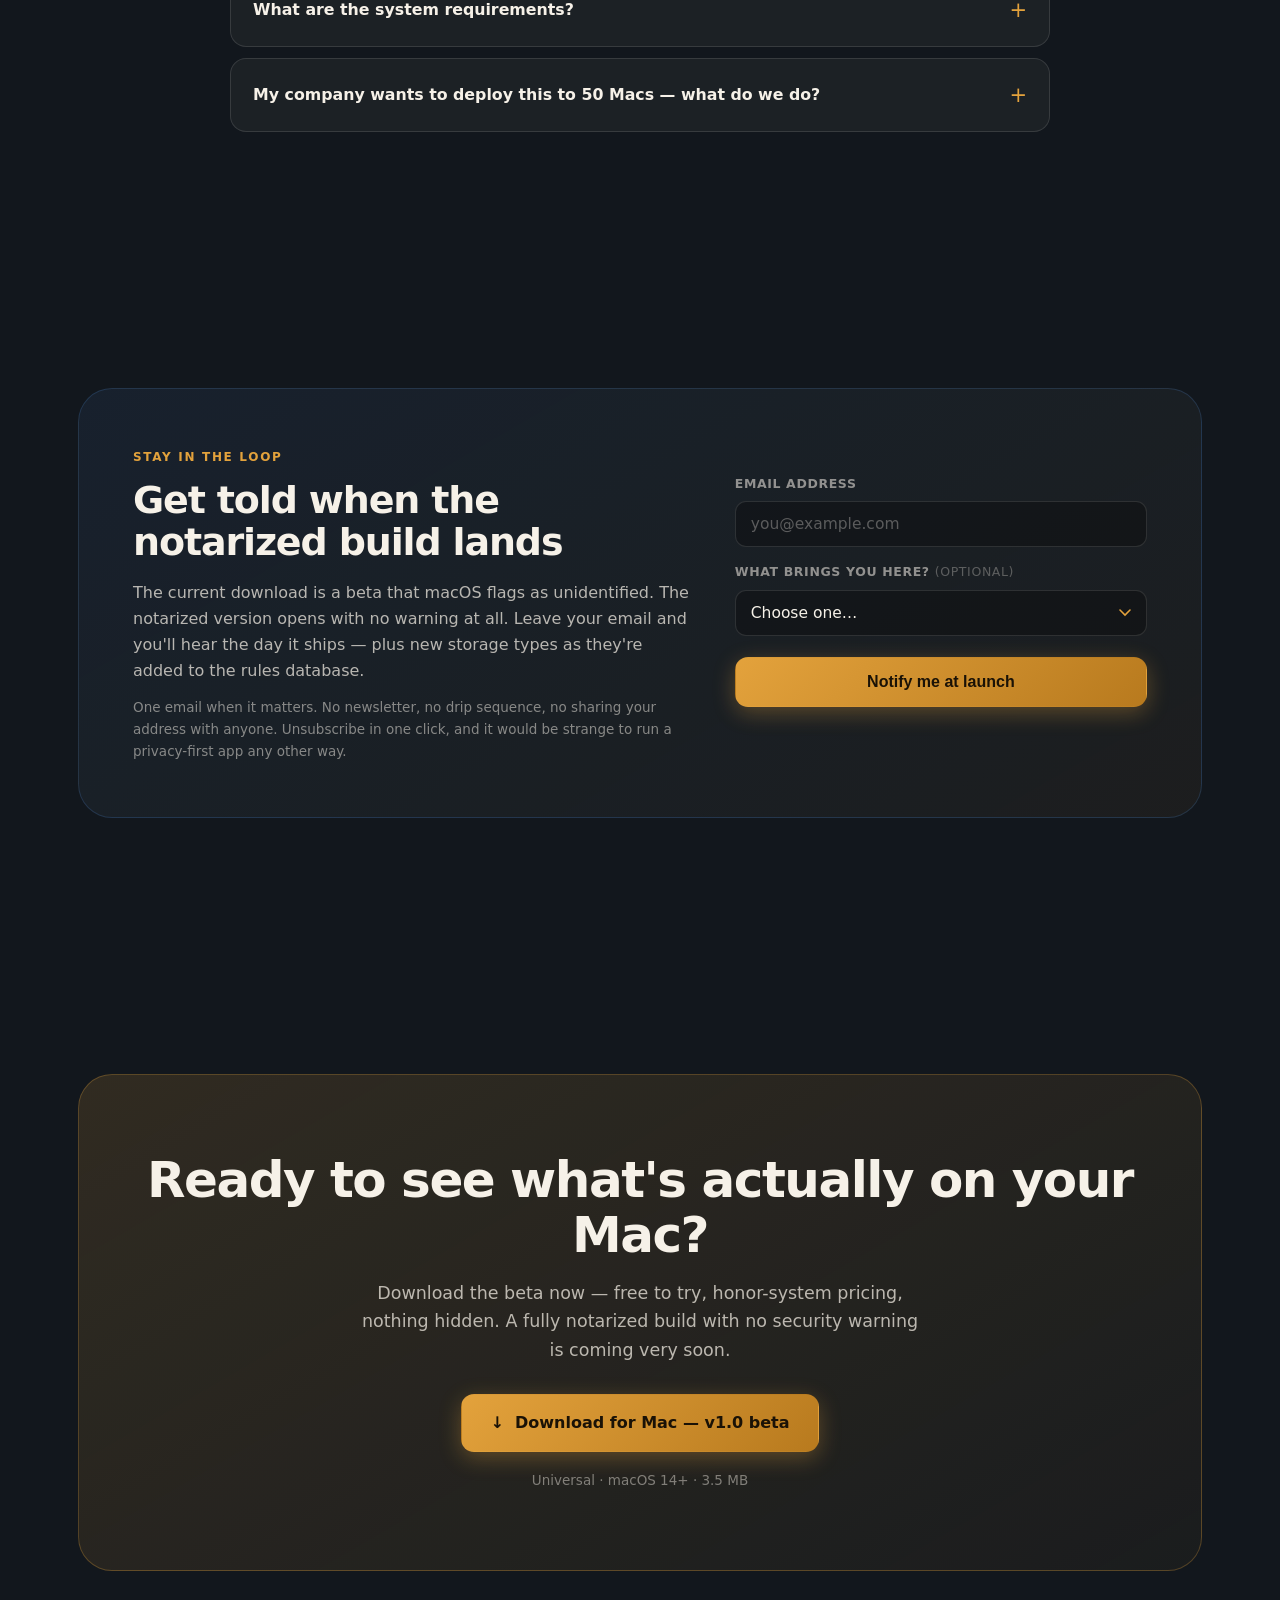
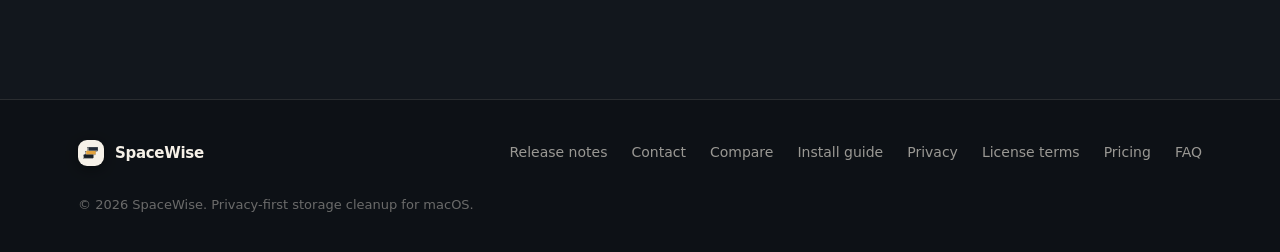
==== commit 1aca1366: "New logo, expanded features, lead capture, comparison page" ====
--- a/index.html
+++ b/index.html
@@ -21,7 +21,7 @@
 <meta name="twitter:description" content="Finds hidden storage on your Mac and explains it in plain English before it lets you clean it. 100% local, zero telemetry.">
 <meta name="twitter:image" content="https://crawler-ebic.github.io/spacewise-site/og-image.png">
 
-<link rel="icon" href="data:image/svg+xml,<svg xmlns=%22http://www.w3.org/2000/svg%22 viewBox=%220 0 100 100%22><rect width=%22100%22 height=%22100%22 rx=%2222%22 fill=%22%23232B36%22/><path d=%22M30 62 L50 30 L70 62 Z%22 fill=%22%23E3A23C%22/></svg>">
+<link rel="icon" href="data:image/svg+xml,<svg xmlns=%22http://www.w3.org/2000/svg%22 viewBox=%220 0 100 100%22><rect width=%22100%22 height=%22100%22 rx=%2222%22 fill=%22%23F6F1E8%22/><rect x=%2214%22 y=%2258%22 width=%2247%22 height=%2217%22 fill=%22%23171D24%22/><rect x=%2225%22 y=%2240%22 width=%2247%22 height=%2217%22 fill=%22%23E3A23C%22/><rect x=%2236%22 y=%2222%22 width=%2247%22 height=%2217%22 fill=%22%23232B36%22/></svg>">
 
 <script type="application/ld+json">
 {
@@ -88,9 +88,9 @@
 header.solid{background:rgba(18,23,29,.76);backdrop-filter:blur(18px) saturate(160%);border-bottom:1px solid var(--line)}
 .nav{display:flex;align-items:center;justify-content:space-between;height:70px}
 .brand{display:flex;align-items:center;gap:11px;font-weight:700;font-size:17px;letter-spacing:-.02em;text-decoration:none}
-.brand-mark{width:31px;height:31px;border-radius:9px;background:linear-gradient(140deg,var(--navy-bright),var(--navy));display:grid;place-items:center;box-shadow:0 3px 14px rgba(0,0,0,.4);overflow:hidden;position:relative}
-.brand-mark svg{width:70%;height:70%;position:relative;z-index:1}
-.brand-mark::after{content:"";position:absolute;inset:0;background:linear-gradient(140deg,rgba(227,162,60,.28),transparent 60%)}
+.brand-mark{width:32px;height:32px;border-radius:9px;background:var(--cream);display:grid;place-items:center;box-shadow:0 3px 14px rgba(0,0,0,.4);overflow:hidden;position:relative;padding:5px}
+.brand-mark svg{width:100%;height:100%;position:relative;z-index:1}
+
 .nav-links{display:flex;gap:30px;font-size:14.5px}
 .nav-links a{color:rgba(246,241,232,.66);text-decoration:none;transition:color .25s;position:relative}
 .nav-links a::after{content:"";position:absolute;left:0;bottom:-5px;width:0;height:1.5px;background:var(--coral);transition:width .3s var(--ease)}
@@ -168,6 +168,50 @@
 .row .nm{flex:1;font-size:13.5px;color:rgba(246,241,232,.9);white-space:nowrap;overflow:hidden;text-overflow:ellipsis}
 .row .sz{font-size:13px;font-weight:640;color:var(--cream);font-variant-numeric:tabular-nums}
 
+
+/* ---------- brand stack (wordmark + tagline) ---------- */
+.bstack{display:flex;flex-direction:column;line-height:1.05}
+.bstack em{font-style:normal;font-size:9.5px;font-weight:600;letter-spacing:.13em;
+  text-transform:uppercase;color:var(--coral);opacity:.85;margin-top:2px}
+
+/* ---------- tick / cross lists ---------- */
+.ticks{list-style:none;display:grid;gap:10px;margin:0}
+.ticks li{display:flex;gap:11px;align-items:flex-start;font-size:14.6px;color:rgba(246,241,232,.76);line-height:1.5}
+.ticks.sm li{font-size:14px}
+.ticks span{flex-shrink:0;width:20px;height:20px;border-radius:6px;display:grid;place-items:center;
+  font-size:11px;font-weight:800;margin-top:1px}
+.ticks .t{background:rgba(61,214,140,.15);color:var(--safe)}
+.ticks .x{background:rgba(242,102,90,.15);color:var(--danger)}
+.ticks .c{background:rgba(227,162,60,.16);color:var(--coral);font-size:11.5px}
+.ticks code{font-family:var(--mono);font-size:12.5px;background:rgba(246,241,232,.07);
+  border-radius:5px;padding:1px 6px;color:var(--coral-lit)}
+
+/* ---------- lead capture ---------- */
+.leadbox{display:grid;grid-template-columns:1.15fr .85fr;gap:44px;align-items:center;
+  border-radius:var(--r-xl);padding:clamp(30px,4.4vw,54px);
+  background:linear-gradient(150deg,rgba(74,125,190,.1),rgba(227,162,60,.05));
+  border:1px solid rgba(74,125,190,.24)}
+.leadcopy h2{font-size:clamp(26px,3.4vw,38px)}
+.leadcopy p{font-size:16px}
+.fineprint{font-size:13.5px!important;color:rgba(246,241,232,.5)!important;margin-top:14px}
+.leadform{display:flex;flex-direction:column;gap:7px}
+.fl{font-size:12.5px;font-weight:640;letter-spacing:.05em;text-transform:uppercase;
+  color:rgba(246,241,232,.55);margin-top:8px}
+.fi{width:100%;padding:13px 15px;border-radius:11px;font-size:15.5px;font-family:inherit;
+  background:rgba(0,0,0,.28);border:1px solid var(--line);color:var(--cream);transition:border-color .25s,background .25s}
+.fi:focus{outline:none;border-color:var(--coral);background:rgba(0,0,0,.4)}
+.fi::placeholder{color:rgba(246,241,232,.32)}
+select.fi{appearance:none;cursor:pointer;
+  background-image:url("data:image/svg+xml,%3Csvg xmlns='http://www.w3.org/2000/svg' viewBox='0 0 12 8'%3E%3Cpath d='M1 1l5 5 5-5' stroke='%23E3A23C' stroke-width='1.6' fill='none' stroke-linecap='round'/%3E%3C/svg%3E");
+  background-repeat:no-repeat;background-position:right 15px center;background-size:12px;padding-right:40px}
+select.fi option{background:var(--navy);color:var(--cream)}
+.hp{position:absolute;left:-9999px;width:1px;height:1px;opacity:0}
+.leadform .btn{margin-top:14px;justify-content:center}
+.formmsg{font-size:14px;margin-top:6px;min-height:20px}
+.formmsg.ok{color:var(--safe)}
+.formmsg.err{color:var(--danger)}
+@media(max-width:860px){.leadbox{grid-template-columns:1fr;gap:28px}}
+
 /* ---------- reveal ---------- */
 .rv{opacity:0;transform:translateY(26px);transition:opacity .85s var(--ease),transform .85s var(--ease)}
 .rv.on{opacity:1;transform:none}
@@ -303,13 +347,14 @@
 <header id="hdr">
   <div class="wrap nav">
     <a href="#top" class="brand">
-      <span class="brand-mark"><svg viewBox="0 0 100 100"><path d="M30 62 L50 30 L70 62 Z" fill="#E3A23C"/><circle cx="50" cy="70" r="5" fill="#E3A23C"/></svg></span>
-      SpaceWise
+      <span class="brand-mark"><svg viewBox="-7 -5 110 90"><rect x="-4" y="54" width="65" height="24" fill="none" stroke="#20242B" stroke-width="2.5"/><rect x="11" y="29" width="65" height="24" fill="none" stroke="#20242B" stroke-width="2.5"/><rect x="26" y="4" width="65" height="24" fill="none" stroke="#20242B" stroke-width="2.5"/><rect x="0" y="50" width="65" height="24" fill="#171D24"/><rect x="15" y="25" width="65" height="24" fill="#E3A23C"/><rect x="30" y="0" width="65" height="24" fill="#232B36"/></svg></span>
+      <span class="bstack">SpaceWise<em>Local storage transparency</em></span>
     </a>
     <nav class="nav-links">
       <a href="#features">Features</a>
       <a href="#privacy">Privacy</a>
       <a href="#how">How it works</a>
+      <a href="compare.html">Compare</a>
       <a href="#pricing">Pricing</a>
       <a href="#faq">FAQ</a>
     </nav>
@@ -410,20 +455,137 @@
     <div class="shead mid rv">
       <span class="tag">Built differently, on purpose</span>
       <h2>Explanation first. Deletion second.</h2>
-      <p>Most cleaners show you a number and a Clean button. SpaceWise shows you what the number is made of.</p>
+      <p>Most cleaners show you a number and a Clean button. SpaceWise shows you what the number is made of — and refuses to delete the things it can't justify.</p>
     </div>
     <div class="grid g3">
       <div class="card rv"><div class="ic">💬</div><h3>Plain English, always</h3><p>Every item says what it is, why it's on your disk, and what actually happens if you remove it. No "Junk Files (12.4 GB)" with no way to tell what's inside.</p></div>
-      <div class="card rv rv-d1"><div class="ic">🛡️</div><h3>Safe by default</h3><p>Three ratings — Safe, Review first, Leave alone — from a rules database plus a separate safety engine. Anything unrecognized is never marked safe, and protected locations can't be one-click deleted at all.</p></div>
+      <div class="card rv rv-d1"><div class="ic">🛡️</div><h3>Safe by default</h3><p>Three ratings — Safe, Review first, Leave alone — from a rules database <em>plus</em> an independent safety engine. Anything unrecognised is never marked safe, and protected locations can't be one-click deleted at all.</p></div>
       <div class="card rv rv-d2"><div class="ic">🧠</div><h3>Knows modern storage</h3><p>Ollama and LM Studio models, Hugging Face caches, DerivedData, Simulator runtimes, Docker images, npm and Homebrew caches — the things that quietly eat hundreds of gigabytes today.</p></div>
-      <div class="card rv"><div class="ic">🔍</div><h3>Nothing hidden</h3><p>Shows total disk used versus what it could categorize, and names the gap instead of pretending it doesn't exist. Installed apps are shown too — with no delete button, because uninstalling should be deliberate.</p></div>
-      <div class="card rv rv-d1"><div class="ic">↩️</div><h3>Reversible where it counts</h3><p>Unrecognized items go to the Trash rather than being erased, so a mistake stays a mistake and not a disaster. Every action is logged in History.</p></div>
-      <div class="card rv rv-d2"><div class="ic">⚡</div><h3>Fast, and honest about it</h3><p>Sizes come from blocks actually allocated on disk, not logical file sizes — so the totals are real numbers, not the inflated ones APFS makes easy to report.</p></div>
+      <div class="card rv"><div class="ic">🔍</div><h3>Nothing hidden</h3><p>Shows total disk used versus what it could categorise, and names the gap instead of pretending it doesn't exist. Installed apps are shown too — with no delete button, because uninstalling should be deliberate.</p></div>
+      <div class="card rv rv-d1"><div class="ic">↩️</div><h3>Reversible where it counts</h3><p>Unrecognised items go to the Trash rather than being erased, so a mistake stays a mistake and not a disaster. Every action is logged in History.</p></div>
+      <div class="card rv rv-d2"><div class="ic">⚡</div><h3>Real numbers, not inflated ones</h3><p>Sizes come from blocks actually allocated on disk, not logical file sizes. On APFS, cloned files each report their full size — summing those is how other tools show impossible totals.</p></div>
     </div>
 
     <div class="marquee rv" style="margin-top:44px">
       <div class="mrow" id="mrow"></div>
     </div>
+  </div>
+</section>
+
+<!-- ================= WHAT IT PROTECTS ================= -->
+<section id="safety">
+  <div class="wrap">
+    <div class="shead mid rv">
+      <span class="tag">The safety engine</span>
+      <h2>It's built to protect you from itself</h2>
+      <p>A cleaner is only as good as the things it refuses to touch. These protections are hard-coded and sit <em>above</em> the rules database — a rule can never override them, no matter what it claims.</p>
+    </div>
+
+    <div class="grid g2">
+      <div class="card rv">
+        <h3 style="color:var(--danger)">Never one-click deletable</h3>
+        <p style="margin-bottom:14px">No rule can mark any of this safe, and none of it can be selected for cleanup:</p>
+        <ul class="ticks">
+          <li><span class="x">✕</span>Documents and Desktop</li>
+          <li><span class="x">✕</span>Photos, Movies and Music — irreplaceable personal media</li>
+          <li><span class="x">✕</span>SSH keys, GPG keys, AWS credentials, Keychains</li>
+          <li><span class="x">✕</span>iCloud Drive, Dropbox, Google Drive, OneDrive — where a local delete syncs everywhere</li>
+          <li><span class="x">✕</span>Mail and Messages history</li>
+          <li><span class="x">✕</span>iPhone and iPad backups</li>
+          <li><span class="x">✕</span>Installed applications — shown and sized, never one-click removed</li>
+        </ul>
+      </div>
+      <div class="card rv rv-d1">
+        <h3 style="color:var(--safe)">How it decides</h3>
+        <p style="margin-bottom:14px">Every deletion runs an ordered chain of checks, and any one of them stops it:</p>
+        <ul class="ticks">
+          <li><span class="c">1</span>Full Disk Access is re-confirmed — permissions can be revoked mid-session</li>
+          <li><span class="c">2</span>The path is re-checked for existence</li>
+          <li><span class="c">3</span>Symlinks are resolved first, so a link pointing into Documents is caught</li>
+          <li><span class="c">4</span>The resolved path must be inside your home folder or an external volume</li>
+          <li><span class="c">5</span>Protection is re-derived from the path itself, not trusted from the database</li>
+          <li><span class="c">6</span>Anything rated Leave alone is refused outright</li>
+        </ul>
+        <p style="margin-top:14px;font-size:14px;color:rgba(246,241,232,.55)">Path matching is case-insensitive, resolves <code>..</code>, normalises Unicode and compares on folder boundaries — because on a Mac <code>~/documents</code> and <code>~/Documents</code> are the same folder, and a naive check gets that wrong.</p>
+      </div>
+    </div>
+  </div>
+</section>
+
+<!-- ================= EVERYTHING IN THE APP ================= -->
+<section id="everything">
+  <div class="wrap">
+    <div class="shead mid rv">
+      <span class="tag">Everything in the app</span>
+      <h2>The full picture</h2>
+      <p>No feature gates, no Pro tier. Every one of these works from the first launch, whether or not you ever pay.</p>
+    </div>
+
+    <div class="grid g3">
+      <div class="card rv">
+        <div class="ic">◧</div><h3>Dashboard</h3>
+        <ul class="ticks sm">
+          <li><span class="t">✓</span>Recoverable space, honestly counted</li>
+          <li><span class="t">✓</span>Breakdown by category with sizes</li>
+          <li><span class="t">✓</span>Disk-usage reconciliation — used vs. explained</li>
+          <li><span class="t">✓</span>Live scan progress that survives switching tabs</li>
+          <li><span class="t">✓</span>Guided tour on first visit, replayable any time</li>
+        </ul>
+      </div>
+      <div class="card rv rv-d1">
+        <div class="ic">◎</div><h3>Findings</h3>
+        <ul class="ticks sm">
+          <li><span class="t">✓</span>Grouped by safety rating, largest first</li>
+          <li><span class="t">✓</span>Plain-English explanation per item</li>
+          <li><span class="t">✓</span>Safe items pre-selected, protected ones not selectable</li>
+          <li><span class="t">✓</span>Reveal in Finder for anything view-only</li>
+          <li><span class="t">✓</span>Cleans many items concurrently, not one by one</li>
+        </ul>
+      </div>
+      <div class="card rv rv-d2">
+        <div class="ic">◷</div><h3>History</h3>
+        <ul class="ticks sm">
+          <li><span class="t">✓</span>Every cleanup logged with what and how much</li>
+          <li><span class="t">✓</span>Per-scan record with duration and totals</li>
+          <li><span class="t">✓</span>Clear history whenever you want</li>
+          <li><span class="t">✓</span>Stored locally in SQLite — never uploaded</li>
+        </ul>
+      </div>
+      <div class="card rv">
+        <div class="ic">⚙</div><h3>Settings</h3>
+        <ul class="ticks sm">
+          <li><span class="t">✓</span>Plain-language privacy and data section</li>
+          <li><span class="t">✓</span>Full Disk Access status with a fix-it link</li>
+          <li><span class="t">✓</span>Build verification — confirms the signature is ours</li>
+          <li><span class="t">✓</span>Ignore paths you never want scanned</li>
+          <li><span class="t">✓</span>Licence activation and deactivation</li>
+        </ul>
+      </div>
+      <div class="card rv rv-d1">
+        <div class="ic">🗂️</div><h3>Cleanup strategies</h3>
+        <ul class="ticks sm">
+          <li><span class="t">✓</span>Empty a cache folder but keep the folder</li>
+          <li><span class="t">✓</span>Move to Trash for anything reversible</li>
+          <li><span class="t">✓</span>Delete outright where it's genuinely disposable</li>
+          <li><span class="t">✓</span><code>docker system prune</code> for Docker's own disk image</li>
+          <li><span class="t">✓</span><code>simctl delete</code> for individual iOS Simulators</li>
+        </ul>
+      </div>
+      <div class="card rv rv-d2">
+        <div class="ic">🔒</div><h3>Privacy &amp; licensing</h3>
+        <ul class="ticks sm">
+          <li><span class="t">✓</span>Exactly one network request in the whole app</li>
+          <li><span class="t">✓</span>No analytics, telemetry or crash reporting</li>
+          <li><span class="t">✓</span>Licence key stored in the macOS Keychain</li>
+          <li><span class="t">✓</span>14 days completely silent, then one dismissible nudge</li>
+          <li><span class="t">✓</span>No account, no sign-in, no email required</li>
+        </ul>
+      </div>
+    </div>
+
+    <p style="text-align:center;margin-top:34px" class="rv">
+      <a class="btn btn-ghost" href="compare.html">See how it compares to other Mac cleaners →</a>
+    </p>
   </div>
 </section>
 
@@ -515,6 +677,42 @@
   </div>
 </section>
 
+<!-- ================= LEAD CAPTURE ================= -->
+<section id="updates">
+  <div class="wrap">
+    <div class="leadbox rv">
+      <div class="leadcopy">
+        <span class="tag">Stay in the loop</span>
+        <h2>Get told when the notarized build lands</h2>
+        <p>The current download is a beta that macOS flags as unidentified. The notarized version opens with no warning at all. Leave your email and you'll hear the day it ships — plus new storage types as they're added to the rules database.</p>
+        <p class="fineprint">One email when it matters. No newsletter, no drip sequence, no sharing your address with anyone. Unsubscribe in one click, and it would be strange to run a privacy-first app any other way.</p>
+      </div>
+
+      <form class="leadform" id="leadform" novalidate>
+        <label class="fl" for="lead-email">Email address</label>
+        <input class="fi" type="email" id="lead-email" name="email" placeholder="you@example.com" autocomplete="email" required>
+
+        <label class="fl" for="lead-role">What brings you here? <span style="opacity:.55;font-weight:400">(optional)</span></label>
+        <select class="fi" id="lead-role" name="role">
+          <option value="">Choose one…</option>
+          <option>My Mac keeps running out of space</option>
+          <option>I'm a developer — caches and build folders</option>
+          <option>I work with AI models locally</option>
+          <option>Creative work — video, photo, design</option>
+          <option>I manage Macs for a company</option>
+          <option>Just curious</option>
+        </select>
+
+        <!-- Bots fill hidden fields; humans never see this one. -->
+        <input type="text" name="_gotcha" tabindex="-1" autocomplete="off" aria-hidden="true" class="hp">
+
+        <button class="btn btn-primary btn-lg" type="submit" id="leadbtn">Notify me at launch</button>
+        <p class="formmsg" id="formmsg" role="status" aria-live="polite"></p>
+      </form>
+    </div>
+  </div>
+</section>
+
 <!-- ================= CTA ================= -->
 <section>
   <div class="wrap">
@@ -531,12 +729,13 @@
 <footer>
   <div class="wrap fin">
     <a href="#top" class="brand" style="font-size:15px">
-      <span class="brand-mark" style="width:26px;height:26px"><svg viewBox="0 0 100 100"><path d="M30 62 L50 30 L70 62 Z" fill="#E3A23C"/></svg></span>
+      <span class="brand-mark" style="width:26px;height:26px"><svg viewBox="-7 -5 110 90"><rect x="-4" y="54" width="65" height="24" fill="none" stroke="#20242B" stroke-width="2.5"/><rect x="11" y="29" width="65" height="24" fill="none" stroke="#20242B" stroke-width="2.5"/><rect x="26" y="4" width="65" height="24" fill="none" stroke="#20242B" stroke-width="2.5"/><rect x="0" y="50" width="65" height="24" fill="#171D24"/><rect x="15" y="25" width="65" height="24" fill="#E3A23C"/><rect x="30" y="0" width="65" height="24" fill="#232B36"/></svg></span>
       SpaceWise
     </a>
     <div class="flinks">
       <a href="https://github.com/crawler-ebic/spacewise-site/releases/tag/v1.0-beta" target="_blank" rel="noopener">Release notes</a>
       <a href="mailto:asamy0754@gmail.com">Contact</a>
+      <a href="compare.html">Compare</a>
       <a href="install.html">Install guide</a>
       <a href="privacy.html">Privacy</a>
       <a href="eula.html">License terms</a>
@@ -621,6 +820,58 @@
   if(mrow){
     var html = apps.map(function(a){ return '<span class="chip">'+a+'</span>'; }).join("");
     mrow.innerHTML = html + html; // duplicated so the -50% loop is seamless
+  }
+
+
+  /* ---- lead capture ----
+     Posts to Formspree. Replace FORM_ID below with the id from your own
+     form at formspree.io (free tier is fine to start). Until that's set,
+     the form says so plainly rather than silently swallowing addresses --
+     a signup form that looks like it worked but didn't is worse than one
+     that admits it isn't wired up. ---- */
+  var FORM_ID = 'FORMSPREE_ID_HERE';
+  var form = document.getElementById('leadform');
+  if (form) {
+    var msg = document.getElementById('formmsg');
+    var btn = document.getElementById('leadbtn');
+    form.addEventListener('submit', function (ev) {
+      ev.preventDefault();
+      var email = document.getElementById('lead-email').value.trim();
+      if (!email || !/^[^@\s]+@[^@\s]+\.[^@\s]+$/.test(email)) {
+        msg.className = 'formmsg err';
+        msg.textContent = 'That email address doesn\u2019t look right.';
+        return;
+      }
+      if (FORM_ID === 'FORMSPREE_ID_HERE') {
+        msg.className = 'formmsg err';
+        msg.innerHTML = 'The signup form isn\u2019t connected yet \u2014 email ' +
+          '<a href="mailto:asamy0754@gmail.com?subject=Notify%20me%20when%20SpaceWise%20launches" style="color:var(--coral-lit)">asamy0754@gmail.com</a>' +
+          ' and you\u2019ll be added by hand.';
+        return;
+      }
+      btn.disabled = true;
+      btn.textContent = 'Sending\u2026';
+      msg.className = 'formmsg';
+      msg.textContent = '';
+      fetch('https://formspree.io/f/' + FORM_ID, {
+        method: 'POST',
+        headers: { 'Accept': 'application/json' },
+        body: new FormData(form)
+      }).then(function (r) {
+        if (!r.ok) throw new Error('HTTP ' + r.status);
+        form.reset();
+        msg.className = 'formmsg ok';
+        msg.textContent = 'Done \u2014 you\u2019ll hear from us the day the notarized build ships.';
+        btn.textContent = 'Notify me at launch';
+        btn.disabled = false;
+      }).catch(function () {
+        msg.className = 'formmsg err';
+        msg.innerHTML = 'That didn\u2019t go through. Email ' +
+          '<a href="mailto:asamy0754@gmail.com" style="color:var(--coral-lit)">asamy0754@gmail.com</a> instead and we\u2019ll add you.';
+        btn.textContent = 'Notify me at launch';
+        btn.disabled = false;
+      });
+    });
   }
 
   /* ---- hero scan simulation ----
